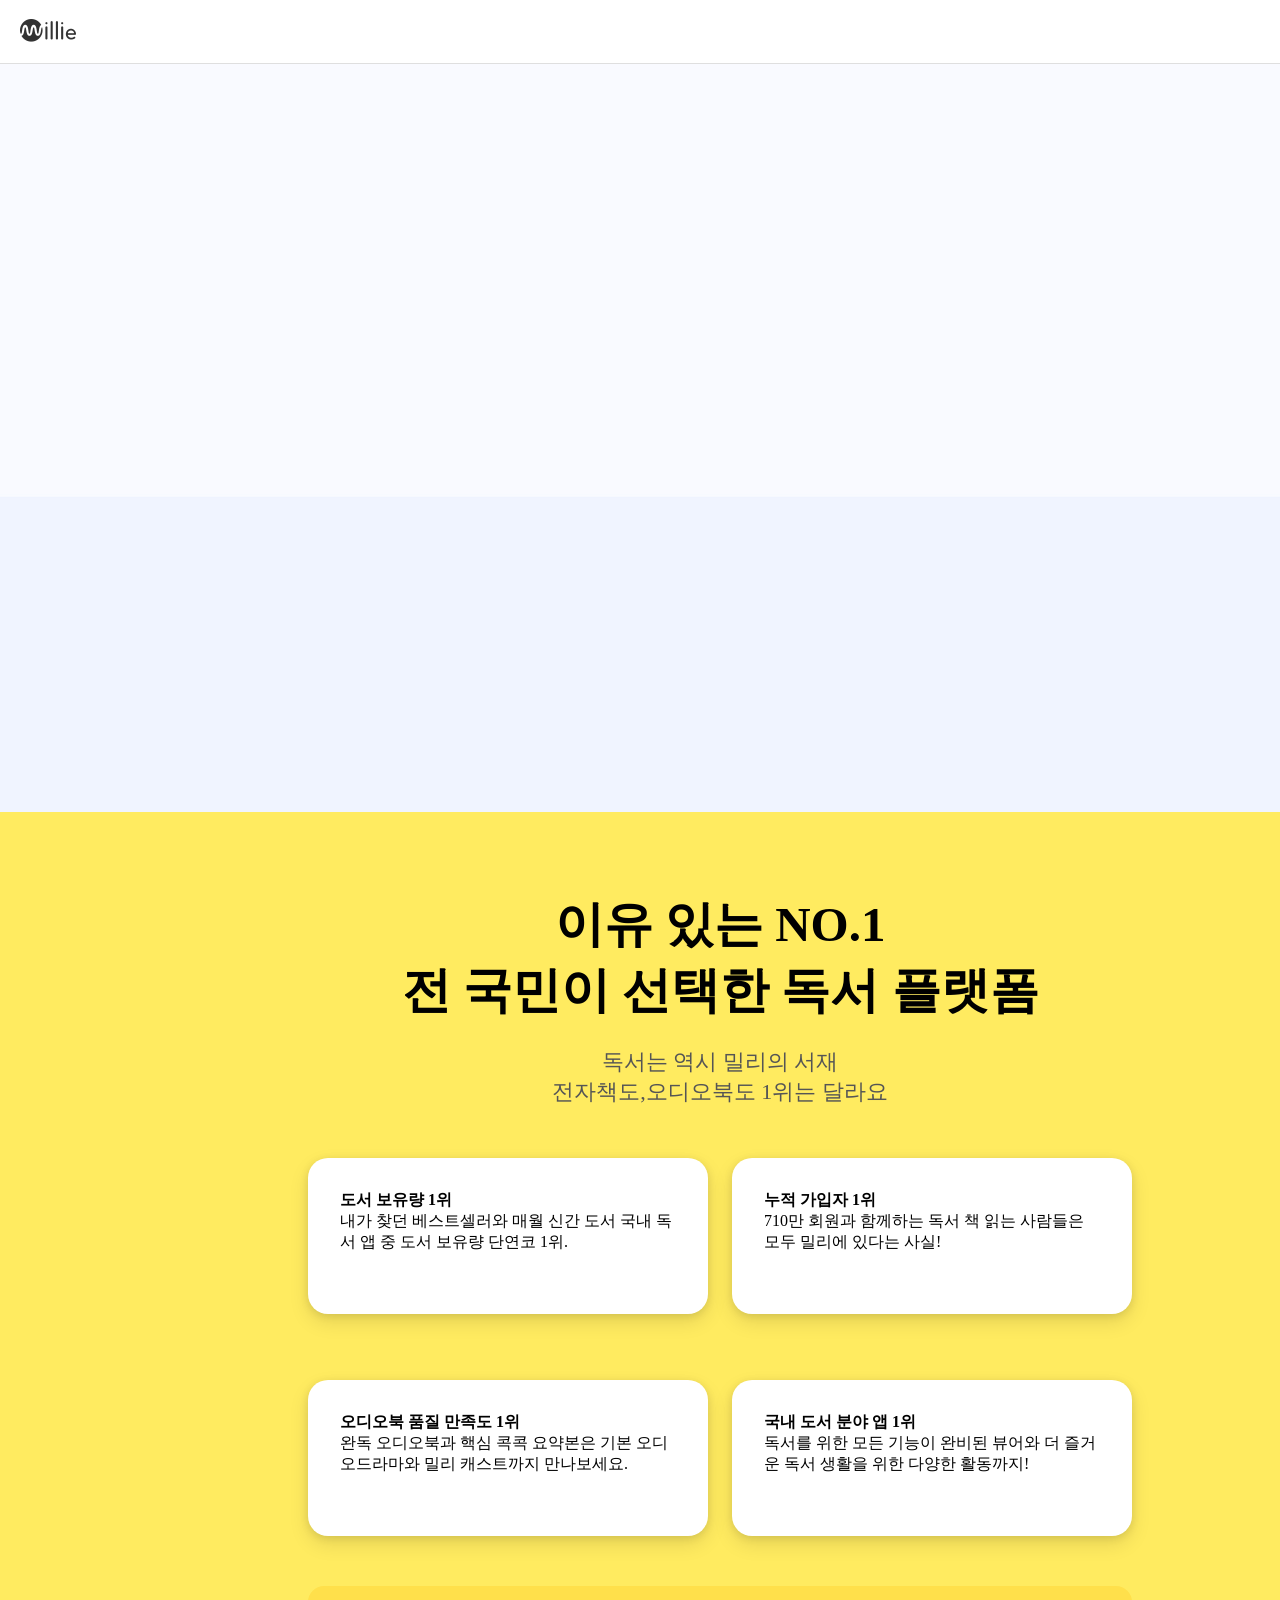
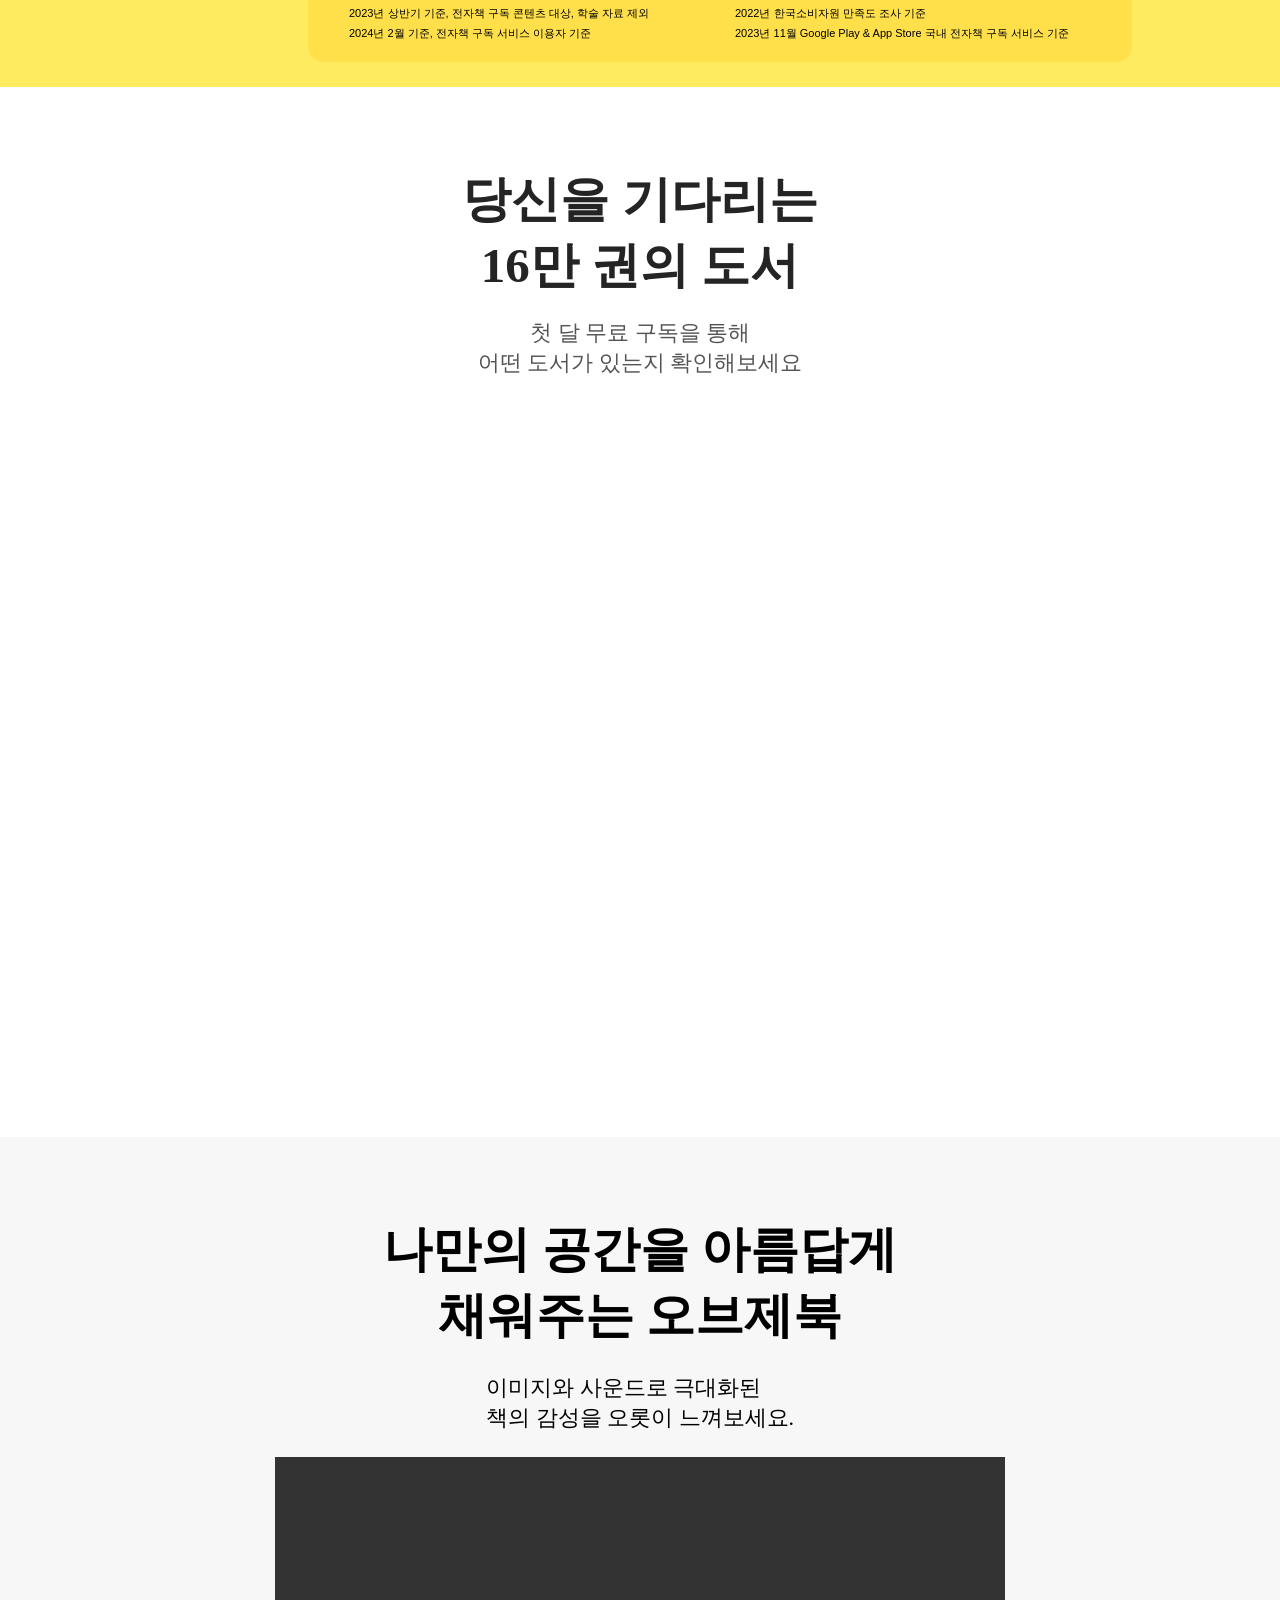
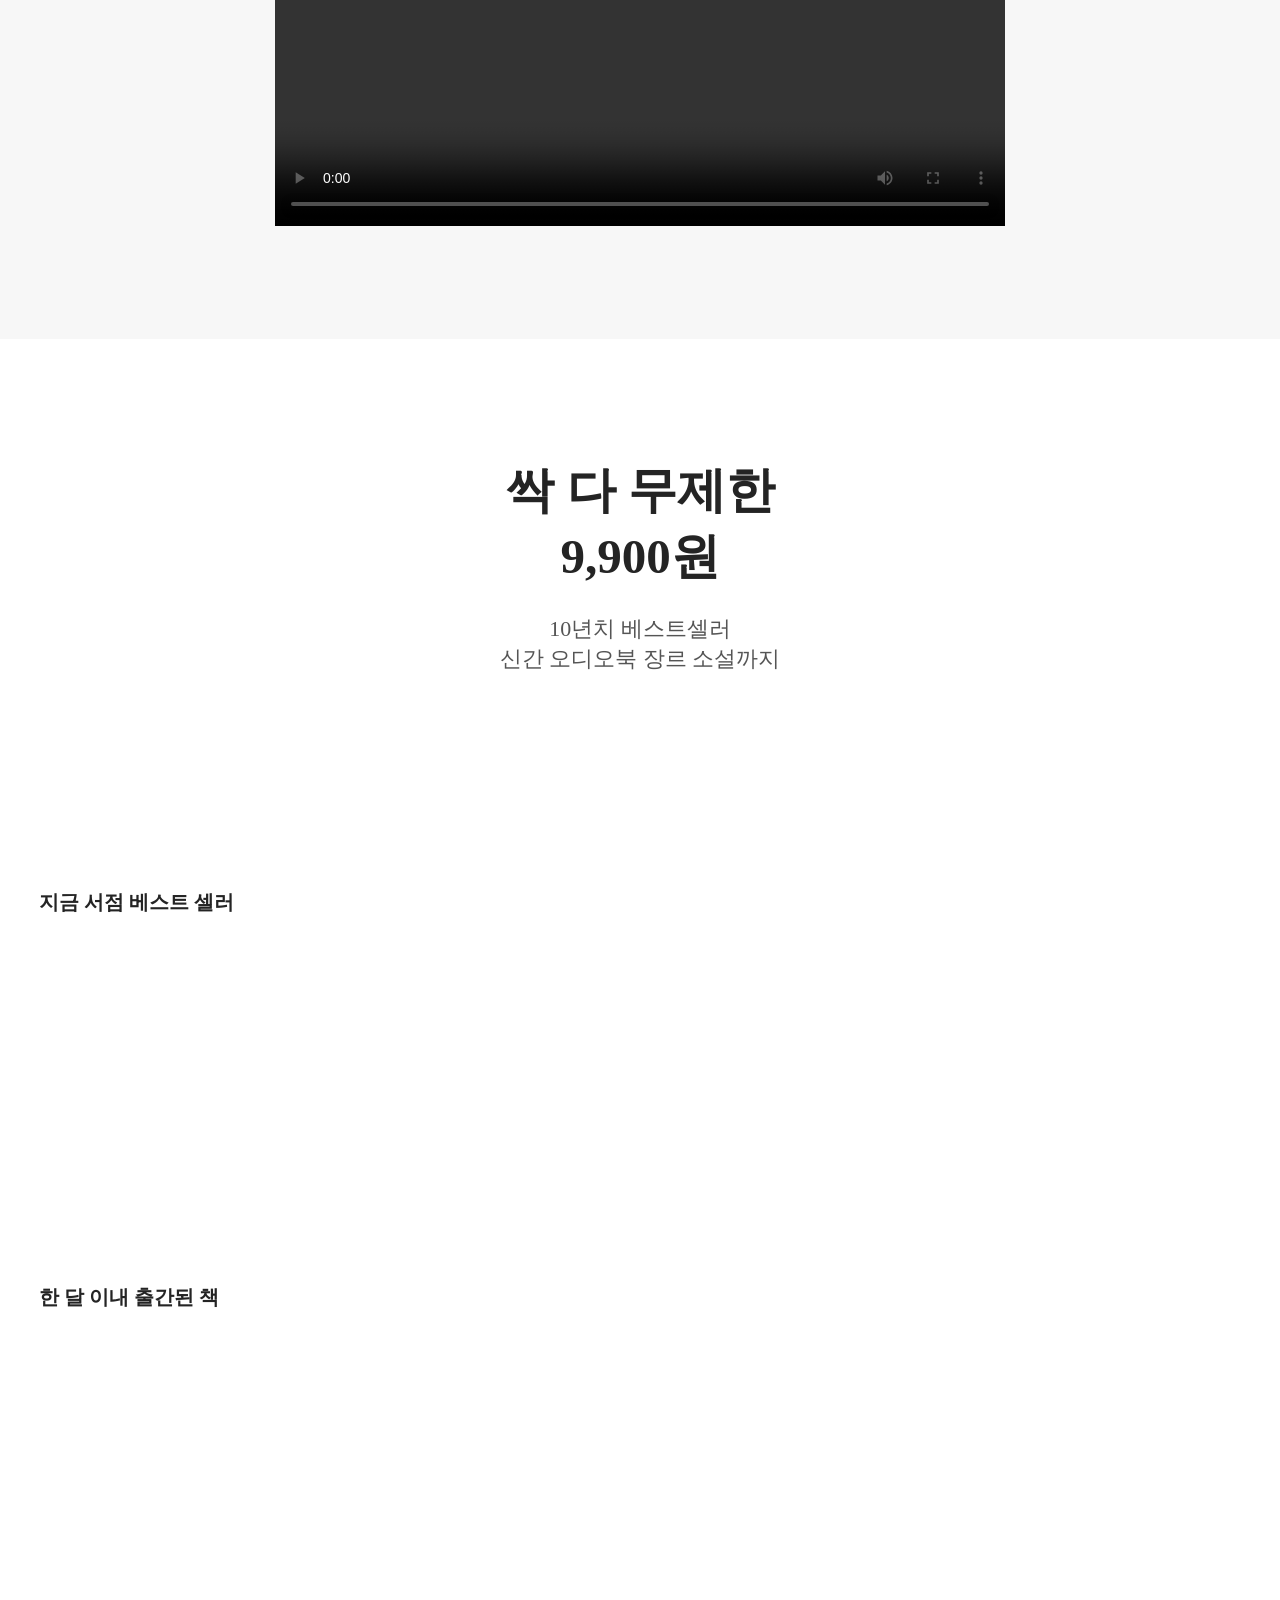
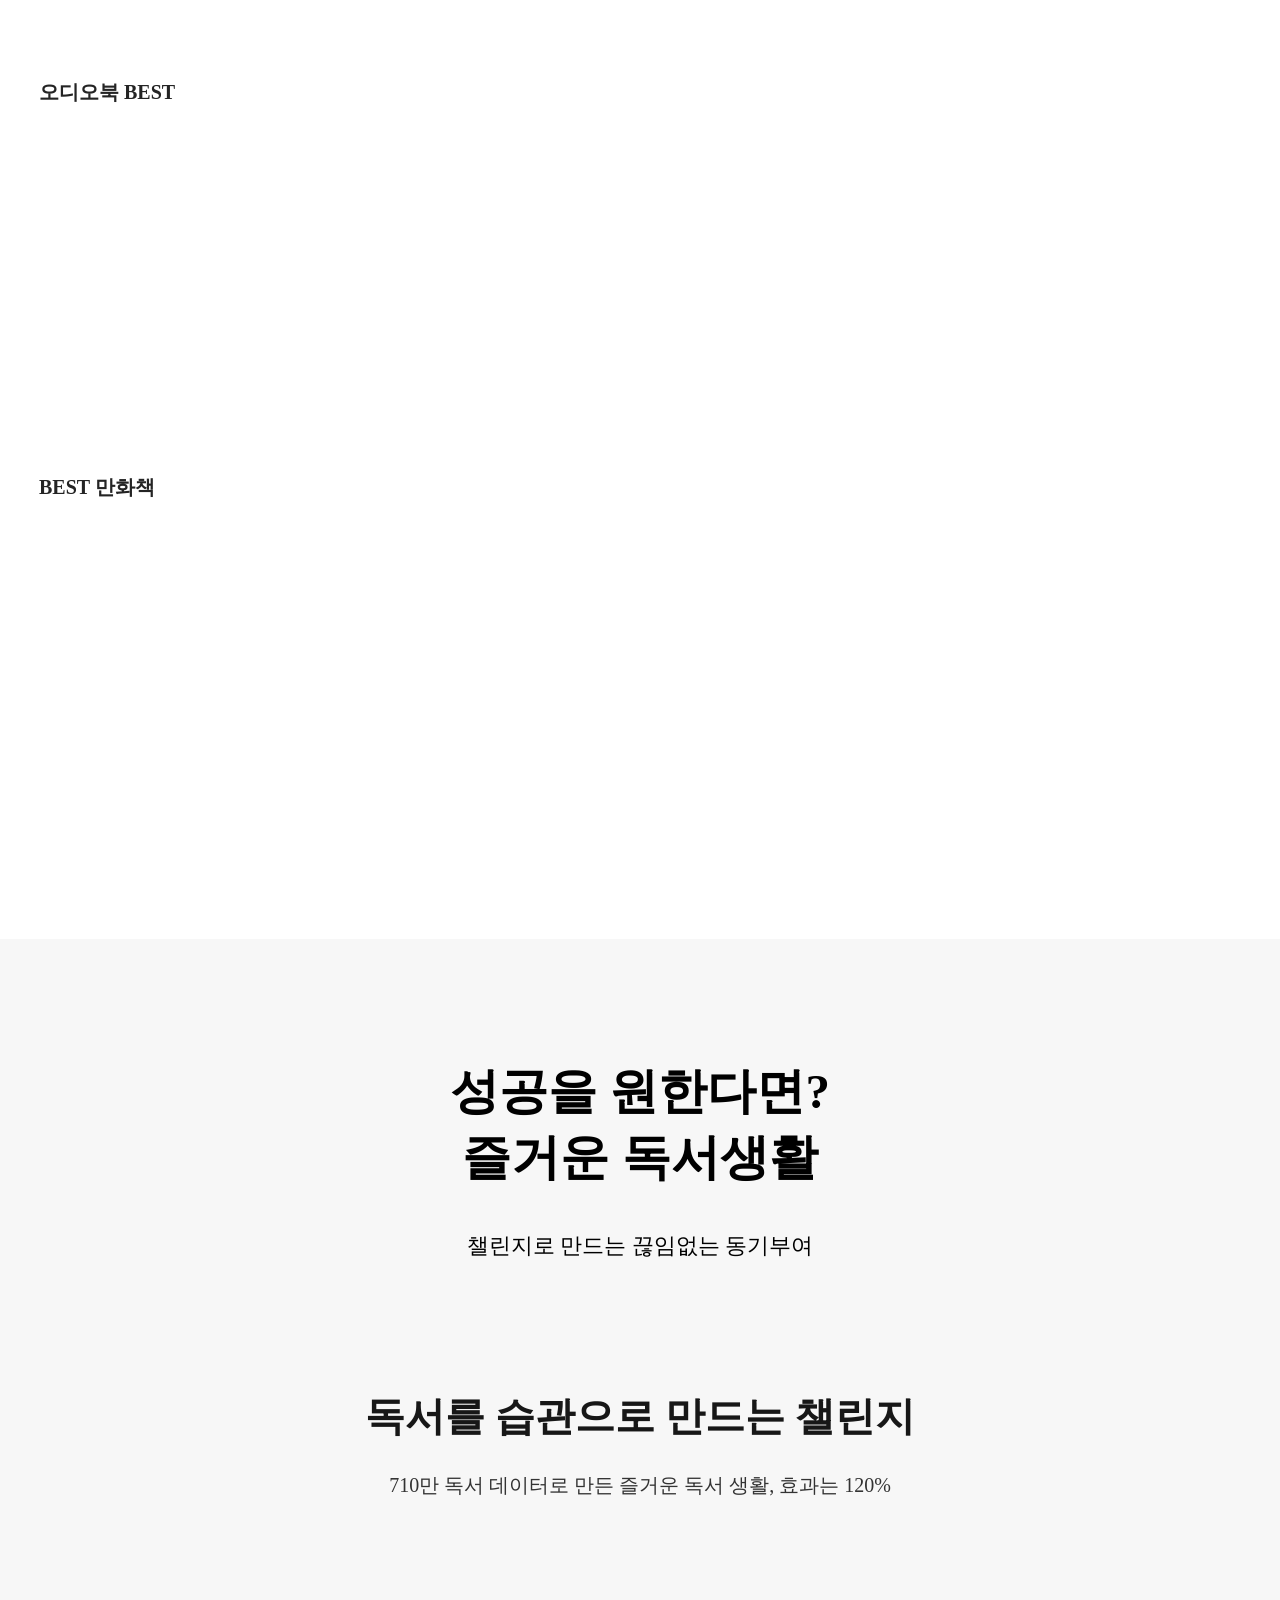
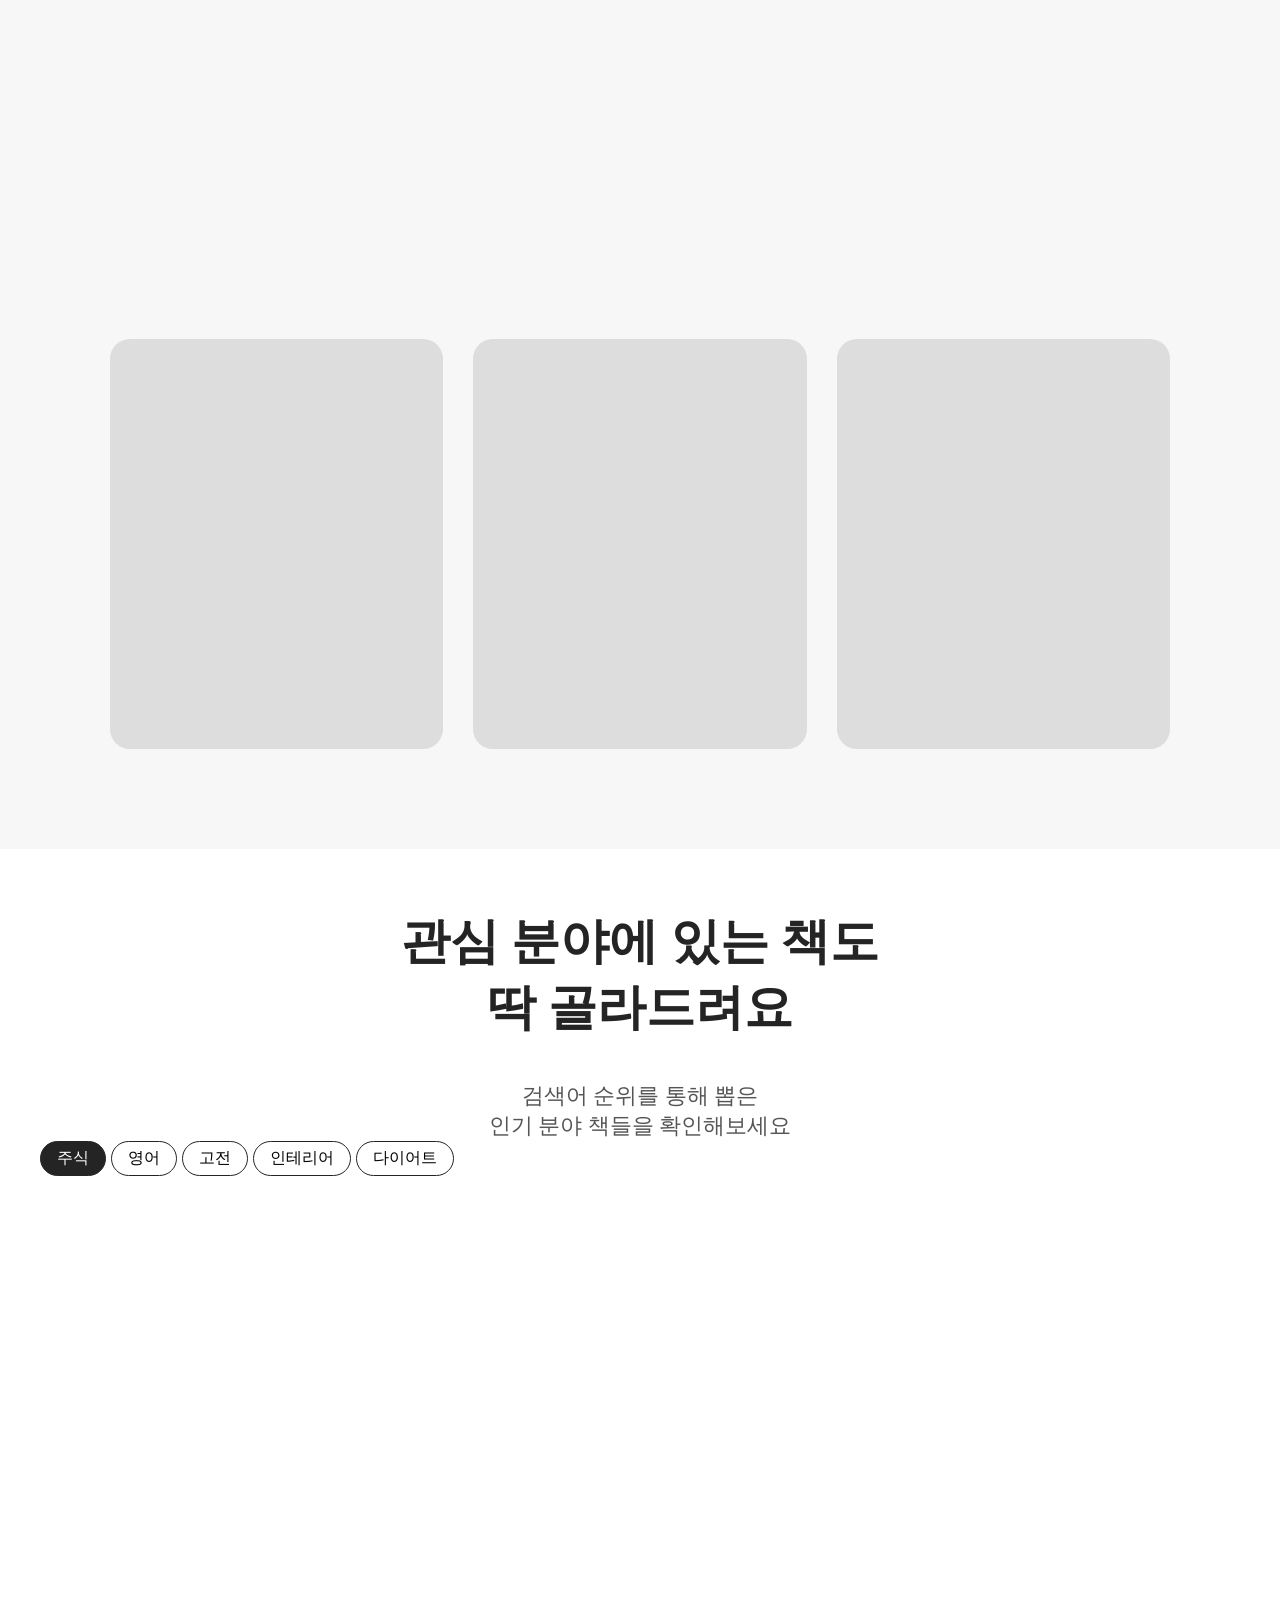
==== millie.html @ f3742460 "0322" ====
<!DOCTYPE html>
<html lang="ko">

<head>
    <meta charset="UTF-8">
    <meta name="viewport" content="width=device-width, initial-scale=1.0">
    <title>Milliebook</title>
</head>
<script src="https://ajax.googleapis.com/ajax/libs/jquery/3.7.1/jquery.min.js"> </script>
<script src="js/slide.js"></script>
<script src="js/api.js"></script>
<script src="js/click.js"></script>
<link rel="stylesheet" href="css/millie.css">

<body>
    <div class="wrap">
        <header>
            <div class="logo"><a href="millie.html"><img src="image/millie-logo.png" alt="밀리의서재로고"></a></div>
            <nav>
                <ul>
                    <li>기업문의</li>
                    <li>회사소개</li>
                    <li>계정관리</li>
                </ul>
            </nav>
            <button class="login">로그인</button>
        </header>
        <section class="section1"
            style="background-image:url(image/main-wrapcolor.jpg);background-position: left bottom;">

            <div class="section1-wrap">
                <div class="text-wrap">
                    <div class="image-wrap"></div>
                </div>
            </div>
        </section>
        <section class="section2">
            <div class="section2-wrap">
                <div class="text-wrap">
                    <h2>이유 있는 NO.1<br>
                        전 국민이 선택한
                        독서 플랫폼</h2>
                    <p class="section2-p">
                        독서는 역시 밀리의 서재<br>
                        전자책도,오디오북도 1위는 달라요
                    </p>
                </div>
                <div class="list-wrap">
                    <ul class="card-list">
                        <li><strong>도서 보유량 1위</strong>
                            <p>내가 찾던 베스트셀러와 매월 신간 도서
                                국내 독서 앱 중 <span>도서 보유량 단연코 1위.</span></p>
                        </li>

                        <li><strong>누적 가입자 1위</strong>
                            <p><span>710만 회원</span>과 함께하는 독서
                                책 읽는 사람들은 모두 밀리에 있다는 사실!</p>
                        </li>

                        <li><strong>오디오북 품질 만족도 1위</strong>
                            <p>완독 오디오북과 핵심 콕콕 요약본은 기본
                                <span>오디오드라마와 밀리 캐스트까지 만나보세요.</span>
                            </p>
                        </li>

                        <li><strong>국내 도서 분야 앱 1위</strong>
                            <p><span>독서를 위한 모든 기능이 완비된 뷰어</span>와
                                더 즐거운 독서 생활을 위한 다양한 활동까지!</p>
                        </li>
                    </ul>
                </div>
                <ul class="quote-list">
                    <li>2023년 상반기 기준, 전자책 구독 콘텐츠 대상, 학술 자료 제외</li>
                    <li>2022년 한국소비자원 만족도 조사 기준</li>
                    <li>2024년 2월 기준, 전자책 구독 서비스 이용자 기준</li>
                    <li>2023년 11월 Google Play & App Store 국내 전자책 구독 서비스 기준</li>
                </ul>
            </div>
        </section>

        <section id="section3">
            <div id="title-box">
                <h2>당신을 기다리는<br>
                    16만 권의 도서</h2>
                <p>첫 달 무료 구독을 통해<br>
                    어떤 도서가 있는지 확인해보세요</p>
            </div>
            <div id="bookimages">
                <div class="book1"></div>
                <div class="book2"></div>
                <div class="book3"></div>
            </div>

        </section>

        <!--책 영상-->
        <div id="bookmovie">
            <h2>나만의 공간을 아름답게<br>
                채워주는 오브제북</h2>
            <p>이미지와 사운드로 극대화된<br>
                책의 감성을 오롯이 느껴보세요.</p>
            <div id="video-box">
                <video src="video/objectbook.mp4" controls></video>
            </div>
        </div>

        <!--베스트 책 페이지-->

        <section id="best_seller">

            <div id="text_box">
                <h2>싹 다 무제한<br>9,900원</h2>
                <p>10년치 베스트셀러<br>신간 오디오북 장르 소설까지</p>
            </div>
            <div id="sellerlist">
                <p class="bestbooks_texts">
                    <strong>지금 서점 베스트 셀러</strong>
                </p>
                <div class="bestbooks_box">
                    <ul>
                        <li></li>
                        <li></li>
                        <li></li>
                        <li></li>
                        <li></li>
                        <li></li>
                        <li></li>
                    </ul>
                </div>
                <p class="bestbooks_texts">
                    <strong>한 달 이내 출간된 책</strong>
                </p>
                <div class="bestbooks_box">
                    <ul>
                        <li></li>
                        <li></li>
                        <li></li>
                        <li></li>
                        <li></li>
                        <li></li>
                        <li></li>
                    </ul>
                </div>
                <p class="bestbooks_texts">
                    <strong>오디오북 BEST</strong>
                </p>
                <div class="bestbooks_box">
                    <ul>
                        <li></li>
                        <li></li>
                        <li></li>
                        <li></li>
                        <li></li>
                        <li></li>
                        <li></li>
                    </ul>
                </div>
                <p class="bestbooks_texts">
                    <strong>BEST 만화책</strong>
                </p>
                <div class="bestbooks_box">
                    <ul>
                        <li></li>
                        <li></li>
                        <li></li>
                        <li></li>
                        <li></li>
                        <li></li>
                        <li></li>
                    </ul>
                </div>
            </div>
        </section>
        <section id="challenge_page">
            <div id="text_box">
                <h2>성공을 원한다면?<br>즐거운 독서생활</h2>
                <p>챌린지로 만드는 끊임없는 동기부여</p>
            </div>
            <div id="img_box">
                <h2>독서를 습관으로 만드는 챌린지</h2>
                <p>710만 독서 데이터로 만든 즐거운 독서 생활, 효과는 120%</p>
            </div>
            <div id="lifestory">
                <ul>
                    <li class="life"></li>
                    <li class="life"></li>
                    <li class="life"></li>
                </ul>
            </div>
        </section>
        <section id="book_check_list">
            <h2>관심 분야에 있는 책도<br>
                딱 골라드려요</h2>
            <p>검색어 순위를 통해 뽑은<br>
                인기 분야 책들을 확인해보세요</p>
            <div class="bestSellerList-wrap">
                <ul class="book-wrapper">
                    <li class="book-item active">주식</li>
                    <li class="book-item">영어</li>
                    <li class="book-item">고전</li>
                    <li class="book-item">인테리어</li>
                    <li class="book-item">다이어트</li>
                </ul>
                <!--주식-->
                <div class="booklist">
                    <ul>
                        <li></li>
                        <li></li>
                        <li></li>
                        <li></li>
                        <li></li>
                        <li></li>
                        <li></li>
                    </ul>
                    <ul>
                        <li></li>
                        <li></li>
                        <li></li>
                        <li></li>
                        <li></li>
                        <li></li>
                        <li></li>
                    </ul>
                    <ul>
                        <li></li>
                        <li></li>
                        <li></li>
                        <li></li>
                        <li></li>
                        <li></li>
                        <li></li>
                    </ul>
                    <ul>
                        <li></li>
                        <li></li>
                        <li></li>
                        <li></li>
                        <li></li>
                        <li></li>
                        <li></li>
                    </ul>
                    <ul>
                        <li></li>
                        <li></li>
                        <li></li>
                        <li></li>
                        <li></li>
                        <li></li>
                        <li></li>
                    </ul>
                </div>

           

            </div>
        </section>

    </div>

</body>

</html>
---- css/millie.css ----
@charset "UTF-8";
/*font*/
/*margin*/
/*padding*/
/*w,h값 */
* {
  margin: 0;
  padding: 0;
  box-sizing: border-box;
}

a {
  color: #333;
  text-decoration: none;
}

ul, ol, li {
  list-style: none;
}

#section3 {
  width: 100%;
  height: 1050px;
  background-color: #fff;
  padding: 80px 0px;
  display: flex;
  flex-direction: column;
  align-items: center;
}
#section3 h2 {
  font-size: 49px;
  color: #242424;
  text-align: center;
}
#section3 p {
  font-size: 22px;
  color: #555;
  text-align: center;
}
#section3 #title-box {
  width: 100%;
  height: 240px;
  display: flex;
  flex-direction: column;
  justify-content: space-between;
  margin-bottom: 60px;
}
#section3 #bookimages {
  width: 100%;
  overflow: hidden;
  height: 700px;
  padding: 40px 0 0 0;
}
#section3 #bookimages .book1 {
  background-image: url(https://d3udu241ivsax2.cloudfront.net/v3/images/brand/slide01.a7cc998bd9e966d0d94956bef997e0c8.png);
  background-size: 3000px;
  width: 100%;
  height: 200px;
  background-repeat: repeat-x;
}
#section3 #bookimages .book2 {
  background-image: url(https://d3udu241ivsax2.cloudfront.net/v3/images/brand/slide02.49dff390b1caebf4be084582e573d26f.png);
  background-size: 3000px;
  width: 100%;
  height: 200px;
  background-repeat: repeat-x;
}
#section3 #bookimages .book3 {
  background-image: url(https://d3udu241ivsax2.cloudfront.net/v3/images/brand/slide03.2246c95c20916dc665da8a84af1cd2ad.png);
  background-size: 3000px;
  width: 100%;
  height: 200px;
  background-repeat: repeat-x;
}

#bookmovie {
  width: 100%;
  height: 802px;
  padding: 80px 0px 120px 0px;
  background-color: #f7f7f7;
  display: flex;
  flex-direction: column;
  justify-content: space-between;
  align-items: center;
}
#bookmovie h2 {
  font-size: 49px;
  margin: 0 0 24px 0;
  text-align: center;
}
#bookmovie p {
  font-size: 22px;
  margin: 0 0 24px 0;
}

#video-box {
  width: 730px;
  height: 410px;
}
#video-box video {
  width: 100%;
  height: 100%;
}

#best_seller {
  width: 100%;
  height: 2200px;
  background-color: #fff;
  display: flex;
  flex-direction: column;
  align-items: center;
  justify-content: space-around;
  text-align: center;
}
#best_seller #text_box h2 {
  font-size: 49px;
  color: #242424;
  margin: 24px;
}
#best_seller #text_box p {
  font-size: 22px;
  color: #555555;
}
#best_seller #sellerlist {
  width: 100%;
  margin: 0 auto;
}
#best_seller .bestbooks_texts {
  margin: 16px 0 0 0;
  padding: 24px 0 0 0;
}
#best_seller .bestbooks_box {
  width: 1250px;
  margin: 0 auto;
}
#best_seller .bestbooks_box ul {
  width: 100%;
  height: 327px;
  display: flex;
  justify-content: space-between;
}
#best_seller .bestbooks_box ul li {
  width: 13.2%;
  padding: 16px 10px 0px 7px;
}
#best_seller .bestbooks_box ul li h6 {
  font-size: 14px;
  color: #6f6f6f;
  margin-top: 3px;
}
#best_seller .bestbooks_box ul li h3 {
  font-size: 16px;
  color: #000000;
  margin-top: 3px;
}
#best_seller .bestbooks_texts {
  width: 1250px;
  margin: 0 auto;
}
#best_seller .bestbooks_texts strong {
  text-align: left;
  display: block;
  font-weight: 700;
  font-size: 20px;
  line-height: 28px;
  color: #242424;
  margin-bottom: 16px;
  padding: 0 24px;
}

#challenge_page {
  width: 100%;
  height: 1510px;
  background-color: #f7f7f7;
  padding: 80px 0 0 0;
}
#challenge_page #text_box {
  text-align: center;
}
#challenge_page #text_box h2 {
  font-size: 49px;
  margin: 40px 0 0 0;
}
#challenge_page #text_box p {
  font-size: 22px;
  margin: 40px 0 0 0;
}
#challenge_page #img_box {
  width: 1060px;
  height: 568px;
  margin: 80px auto 0;
  position: relative;
  background-image: url(https://d3udu241ivsax2.cloudfront.net/v3/images/brand/happy-challenge-pc.34738f2944d2b2cd84858fce215266a8.png);
  background-size: cover;
  background-position: center;
}
#challenge_page #img_box h2 {
  font-size: 40px;
  color: #171717;
  text-align: center;
  padding: 48px 0 0;
}
#challenge_page #img_box p {
  font-size: 20px;
  color: #333;
  text-align: center;
  padding: 28px 0 0;
}
#challenge_page #lifestory {
  width: 1090px;
  height: 450px;
  margin: 30px auto;
}
#challenge_page #lifestory ul {
  display: flex;
}
#challenge_page #lifestory li:nth-of-type(1) {
  background-image: url(https://d3udu241ivsax2.cloudfront.net/v3/images/brand/happy-card-01.75ec0e4644c3c35f9af57652e06b9880.png);
}
#challenge_page #lifestory li:nth-of-type(2) {
  background-image: url(https://d3udu241ivsax2.cloudfront.net/v3/images/brand/happy-card-02.d47788bc6872d17192cb2314ec4a8bc7.png);
}
#challenge_page #lifestory li:nth-of-type(3) {
  background-image: url(https://d3udu241ivsax2.cloudfront.net/v3/images/brand/happy-card-03.112f8e5fa530d0cb59373fac76020a8d.png);
}
#challenge_page #lifestory li {
  width: 33%;
  height: 410px;
  border-radius: 20px;
  margin: 0 15px;
  background-color: #ddd;
  background-position: center;
  background-size: cover;
}

#book_check_list {
  width: 100%;
  height: 710px;
  background-color: #fff;
}
#book_check_list h2 {
  font-size: 49px;
  color: #242424;
  text-align: center;
  margin: 60px 0 0 0;
}
#book_check_list p {
  font-size: 22px;
  color: #555555;
  text-align: center;
  margin: 40px 0 0 0;
}
#book_check_list .bestSellerList-wrap {
  width: 1200px;
  height: 327px;
  margin: 0 auto;
  position: relative;
}
#book_check_list .bestSellerList-wrap .book-wrapper {
  display: inline-flex;
  flex-wrap: nowrap;
  padding-right: 24px;
  margin-bottom: 4px;
  justify-content: space-between;
}
#book_check_list .bestSellerList-wrap .book-wrapper li {
  cursor: pointer;
  padding: 6px 16px;
  display: block;
  border: 1px solid #242424;
  border-radius: 100px;
  margin-right: 5px;
}
#book_check_list .bestSellerList-wrap .book-wrapper li.active {
  background-color: #242424;
  color: white;
}
#book_check_list .booklist {
  width: 1200px;
  margin: 0 auto;
  position: relative;
  height: calc(100% - 50px);
}
#book_check_list .booklist ul {
  width: 100%;
  height: 100%;
  display: flex;
  justify-content: space-between;
  position: absolute;
  left: 0;
  bottom: 0;
}
#book_check_list .booklist ul li {
  width: 13.2%;
  padding: 16px 10px 0px 7px;
}
#book_check_list .booklist ul li h6 {
  font-size: 14px;
  color: #6f6f6f;
  margin-top: 3px;
}
#book_check_list .booklist ul li h3 {
  font-size: 16px;
  color: #000000;
  margin-top: 3px;
}
#book_check_list .booklist ul:not(:first-of-type) {
  display: none;
}

header {
  width: 1903px;
  height: 64px;
  display: flex;
  justify-content: space-between;
  align-items: center;
  border-bottom: 0.5px solid #dfdfdf;
  padding: 0 20px 0 0;
}
header nav {
  display: flex;
  width: 100%;
  justify-content: flex-end;
  margin: 0 50px 0 0;
}
header ul {
  display: flex;
  justify-items: space-evenly;
  width: 338px;
  height: 25px;
  justify-content: space-evenly;
  padding: 0px 24px;
}
header ul li {
  font-style: normal;
  font-weight: normal;
  font-size: 18px;
  font-family: sans-serif;
  color: #333;
}
header button {
  cursor: pointer;
  background: #333;
  border-radius: 100px;
  padding: 5px 15px;
  font-size: 12px;
  line-height: 18px;
  letter-spacing: -0.6px;
  color: #fff;
  text-align: center;
  width: 93px;
  height: 31px;
  font-style: normal;
  font-weight: normal;
  font-size: 12px;
  font-family: sans-serif;
}

.section1 {
  width: 1903px;
  height: 748px;
  padding: 64px 0 0 0;
}
.section1 .section1-wrap {
  z-index: 100;
  margin: 0 auto;
  width: 1200px;
  height: 750px;
  background: transparent;
  background-size: 765px;
  background-repeat: no-repeat;
  background-position: 96% -30%;
  position: relative;
  background-image: url(https://d3udu241ivsax2.cloudfront.net/v3/images/brand/main-bg.0c2e95bfd550759a46367d3abb3d05df.png);
  display: block;
}
.section1 .section1-wrap .text-wrap {
  margin: 80px 0 0 0;
  background: transparent;
  background-size: 346px;
  background-repeat: no-repeat;
  width: 1104px;
  height: 223px;
  background-image: url(https://d3udu241ivsax2.cloudfront.net/v3/images/brand/slogan.4c47e7658eb4f468e43253b57f8466b5.png);
}
.section1 .section1-wrap .image-wrap {
  position: absolute;
  bottom: 215px;
  background: transparent;
  background-size: 178px;
  background-repeat: no-repeat;
  width: 1104px;
  height: 47px;
  background-image: url(https://d3udu241ivsax2.cloudfront.net/v3/images/brand/millielibrary.e908db2a7501cfb173f997fcc3314c2a.png);
}

.logo {
  padding: 0 0 0 20px;
}
.logo img {
  width: 56px;
  height: 24px;
}

.section2 {
  width: 100%;
  height: 875px;
  background-color: #FFEB60;
}
.section2 .section2-wrap {
  margin: 0 auto;
  width: 1440px;
  height: 920px;
  display: flex;
  flex-direction: column;
  justify-content: space-between;
  align-items: center;
  padding: 80px 0 70px;
}
.section2 .text-wrap {
  width: 1440px;
  height: auto;
}
.section2 .text-wrap h2 {
  text-align: center;
  font-size: 49px;
}
.section2 .text-wrap .section2-p {
  padding-top: 23px;
  width: 100%;
  height: auto;
  color: #242424;
  text-align: center;
  font-size: 22px;
  color: #555555;
}
.section2 .list-wrap {
  width: 824px;
  height: 444px;
  display: flex;
}
.section2 .list-wrap .card-list {
  display: flex;
  flex-wrap: wrap;
  justify-content: space-between;
  align-items: center;
}
.section2 .list-wrap .card-list li {
  width: 400px;
  height: 156px;
  border-radius: 20px;
  background-color: white;
  padding: 32px;
  box-shadow: 0 2px 8px 0 rgba(0, 0, 0, 0.1), 0 8px 20px 0 rgba(0, 0, 0, 0.1);
}
.section2 .quote-list {
  display: flex;
  font-style: normal;
  font-weight: normal;
  font-size: 11px;
  font-family: sans-serif;
  flex-wrap: wrap;
  padding: 20px 26px 16px;
  width: 824px;
  height: 76px;
  border-radius: 16px;
  background-color: #ffe04b;
}
.section2 .quote-list li {
  padding-left: 15px;
  width: 50%;
}
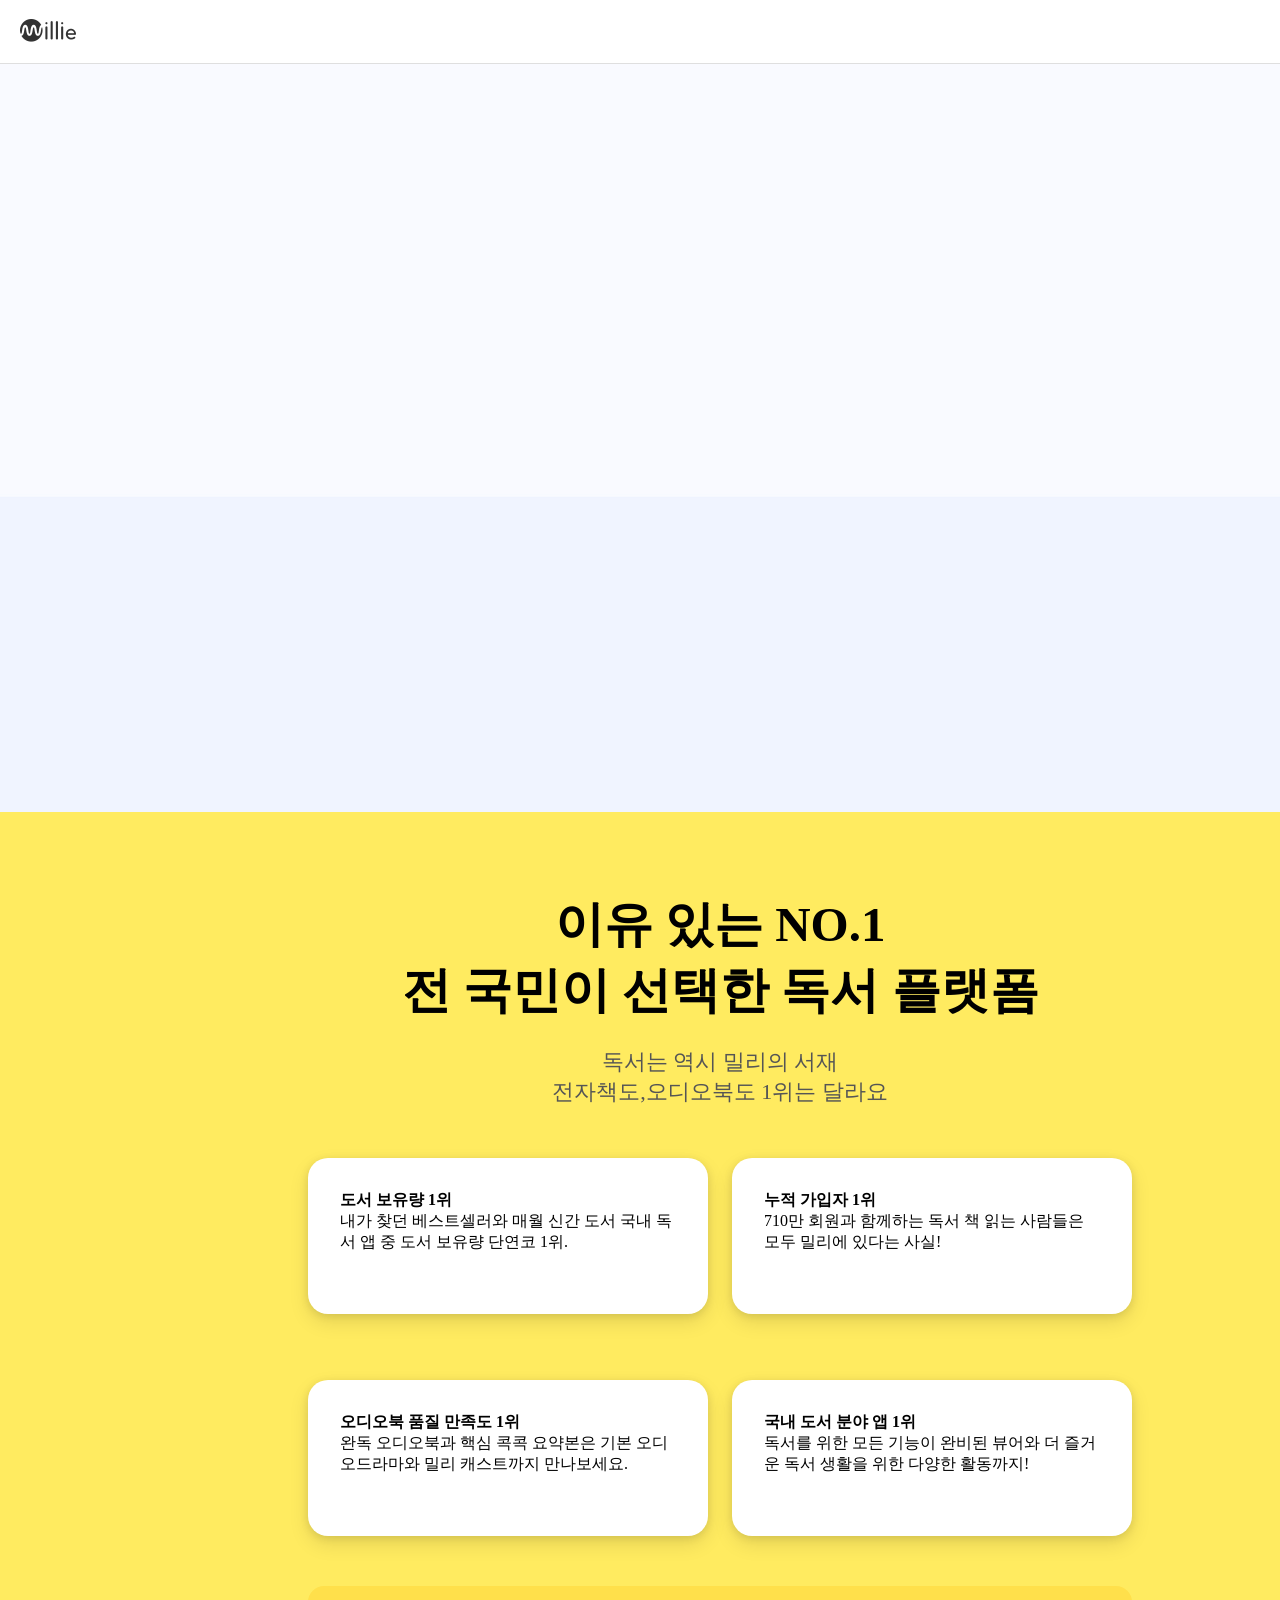
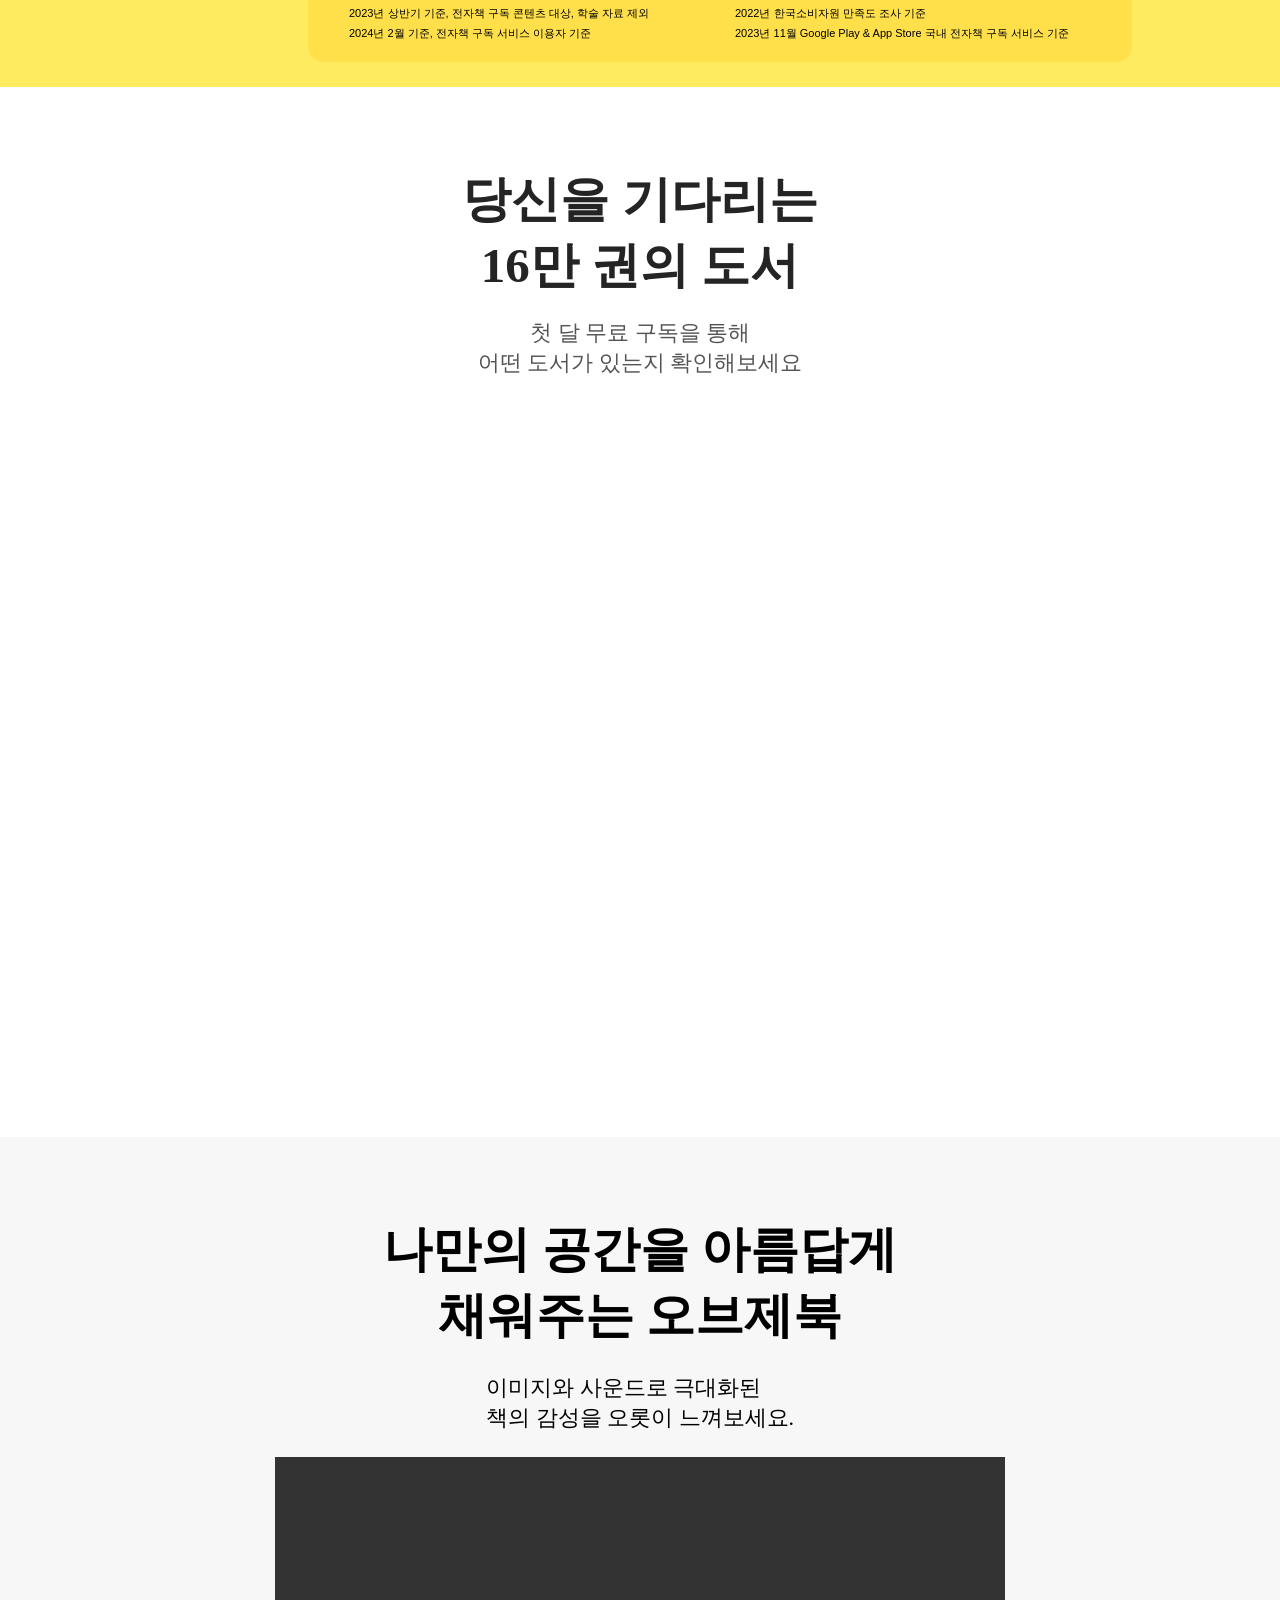
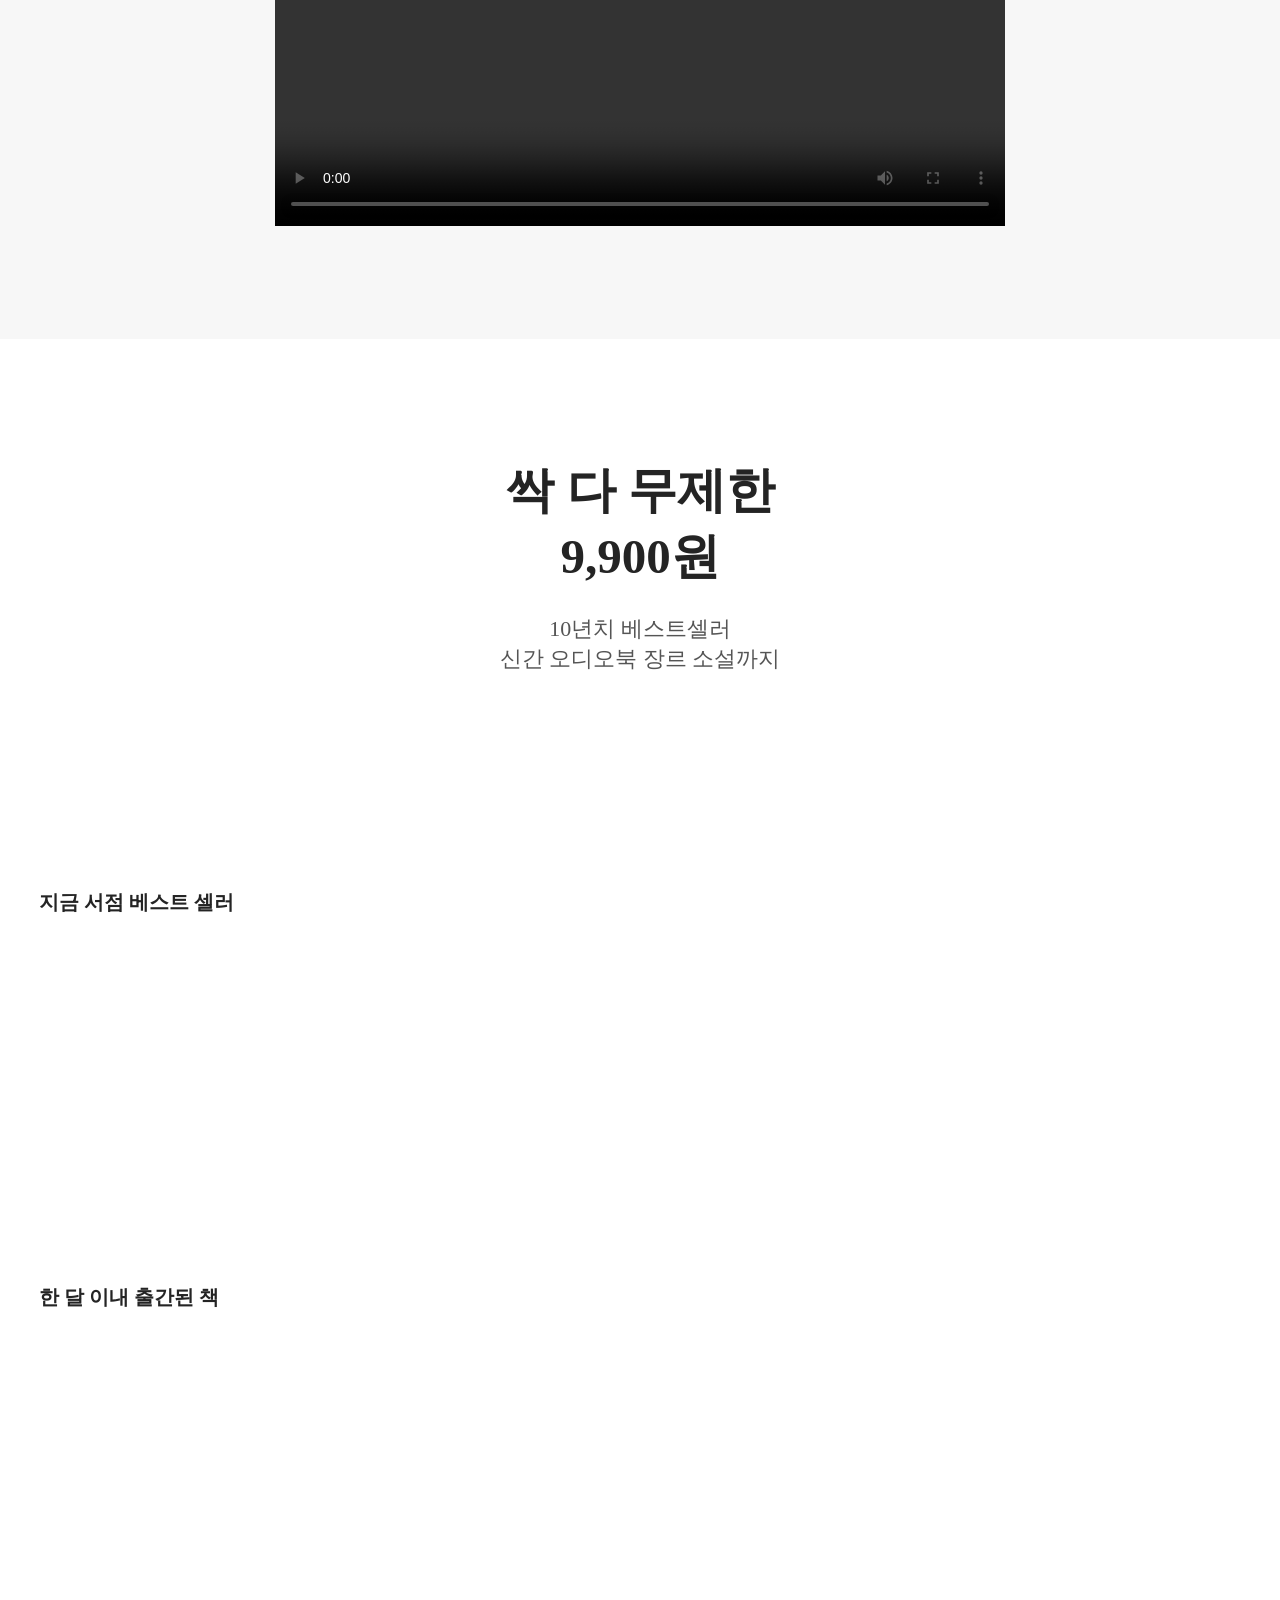
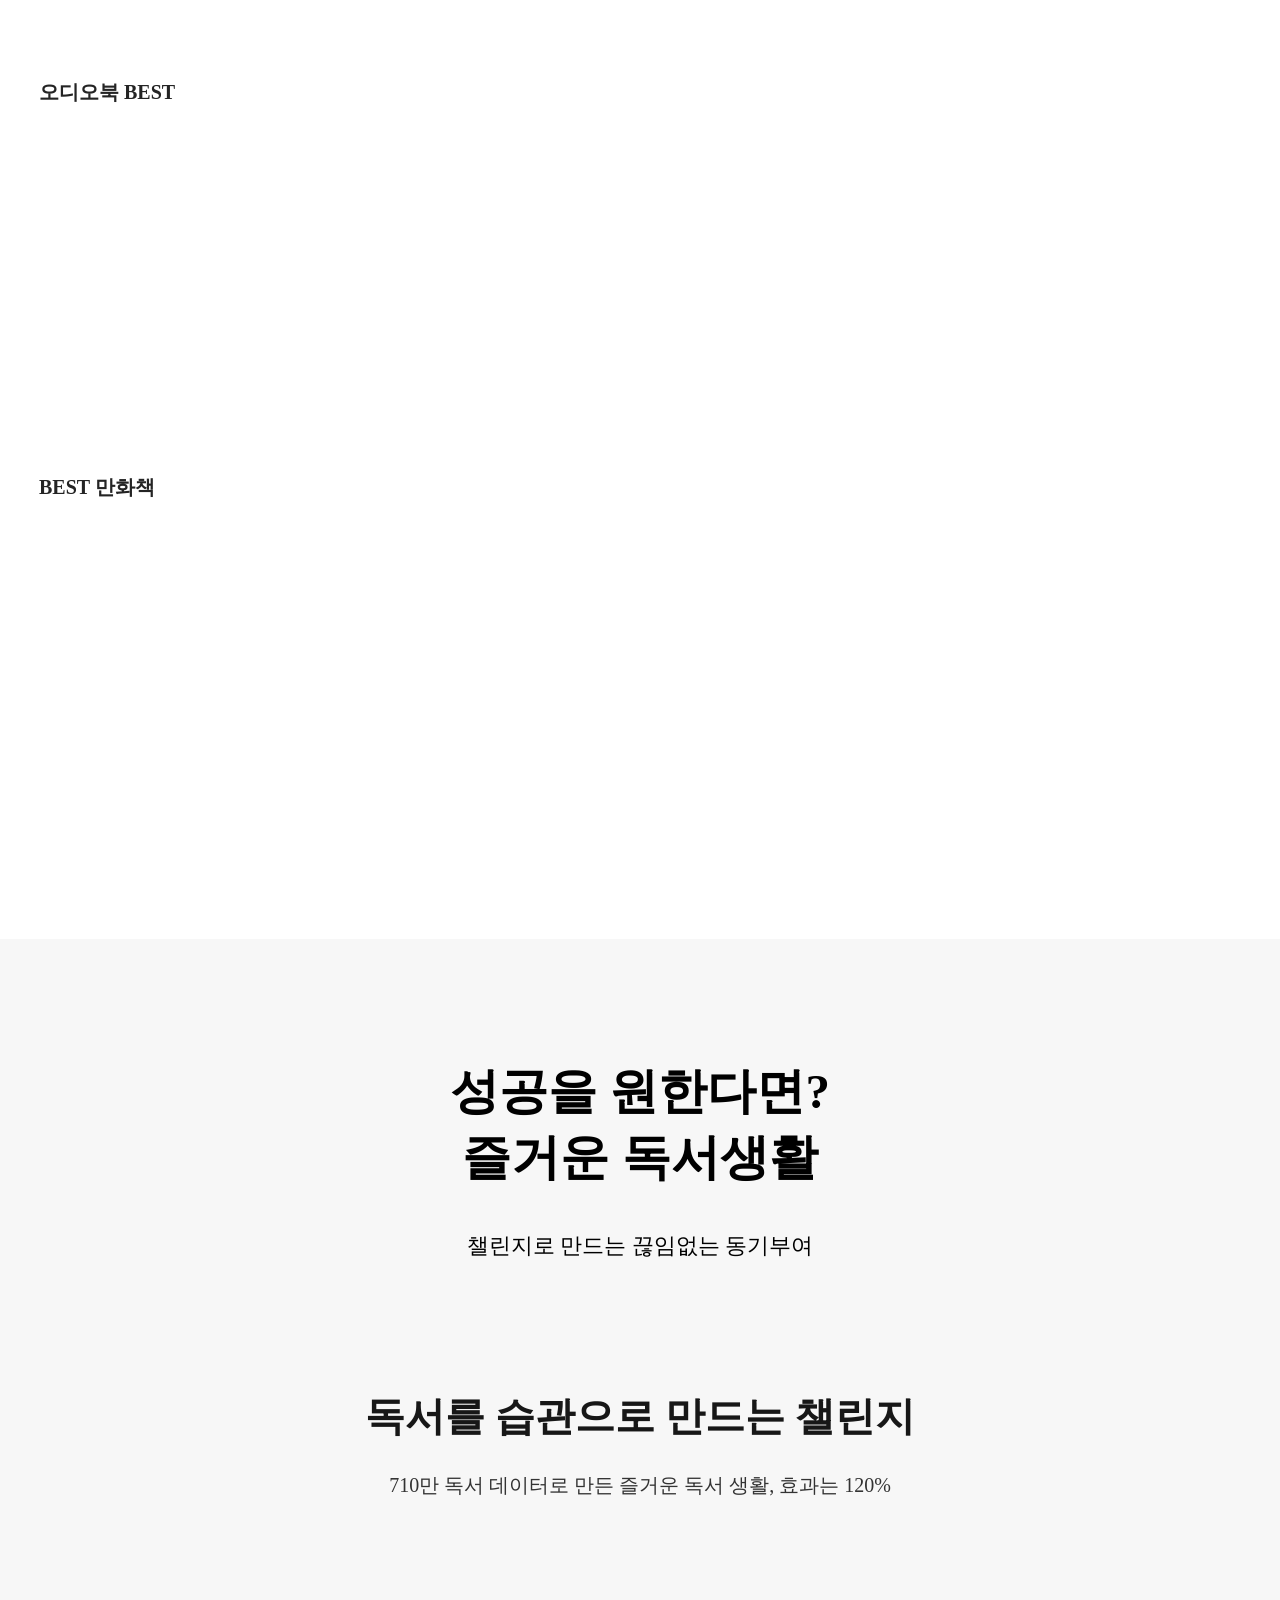
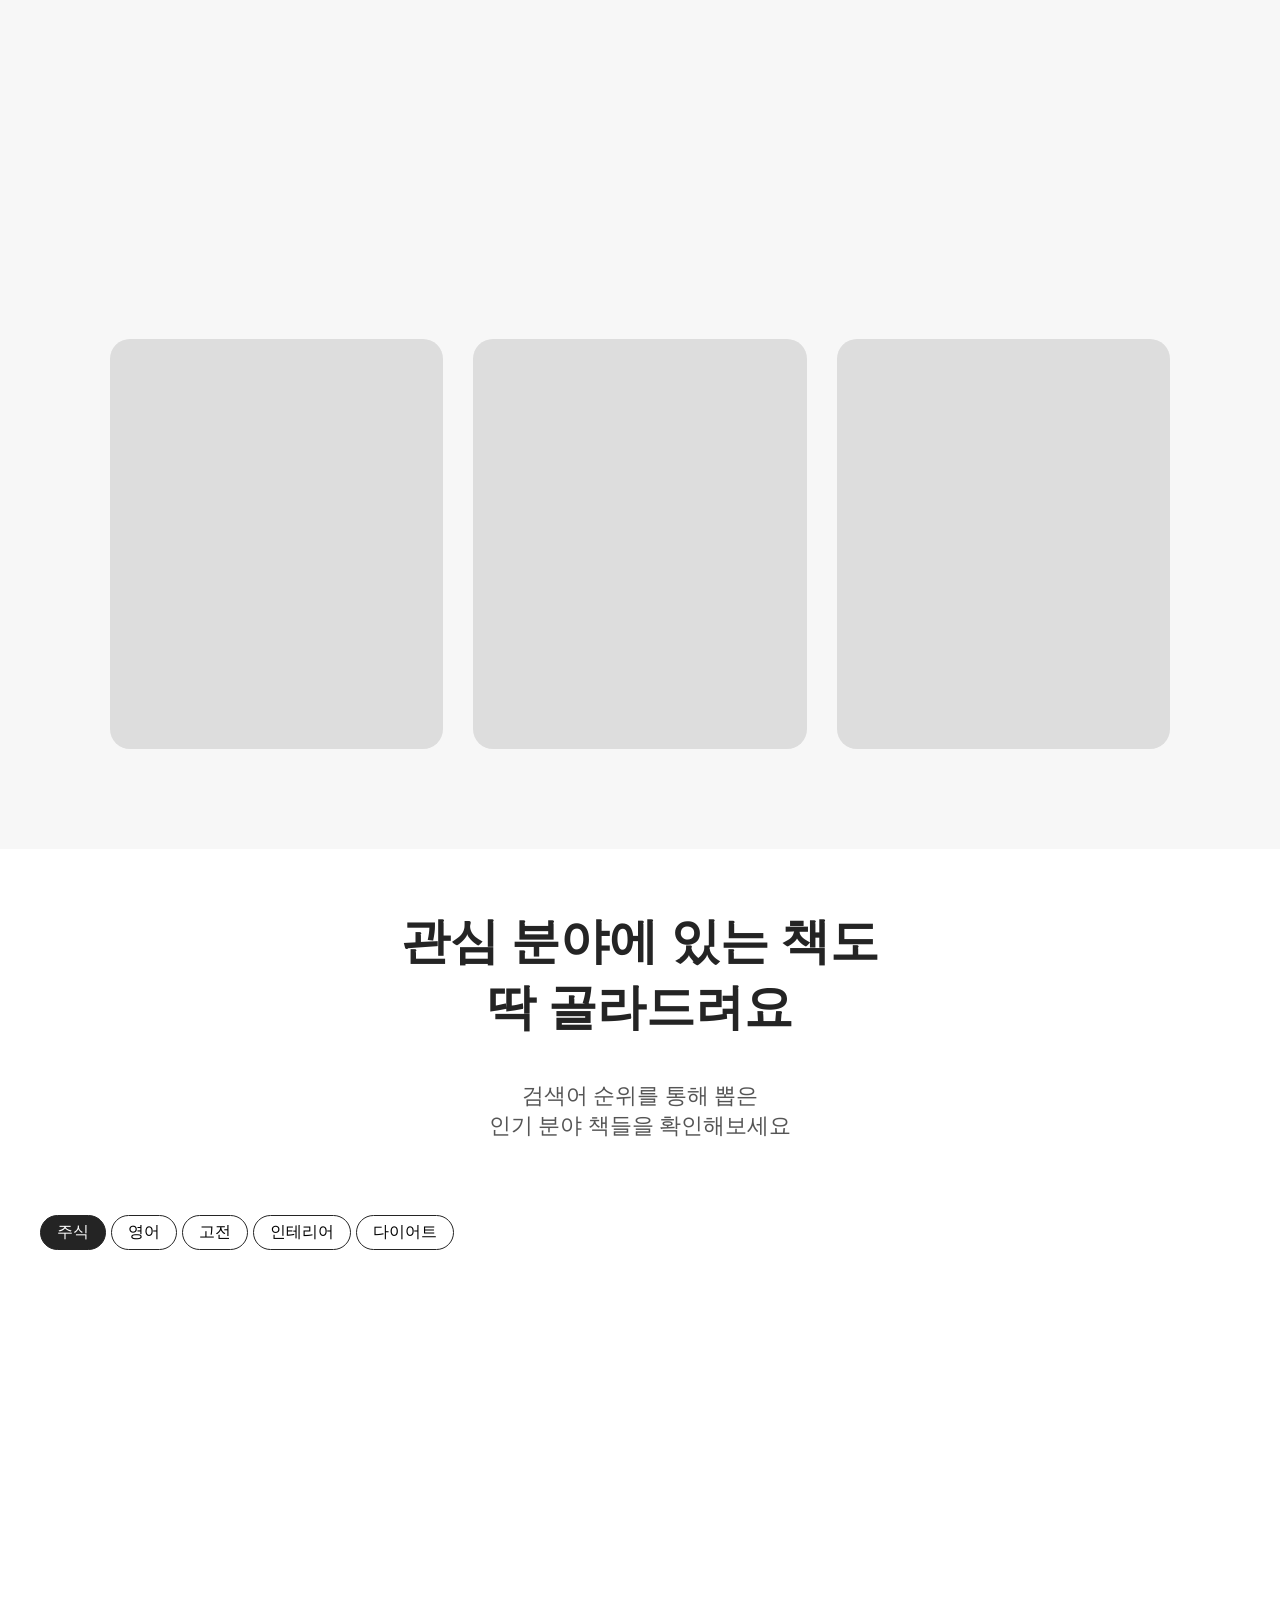
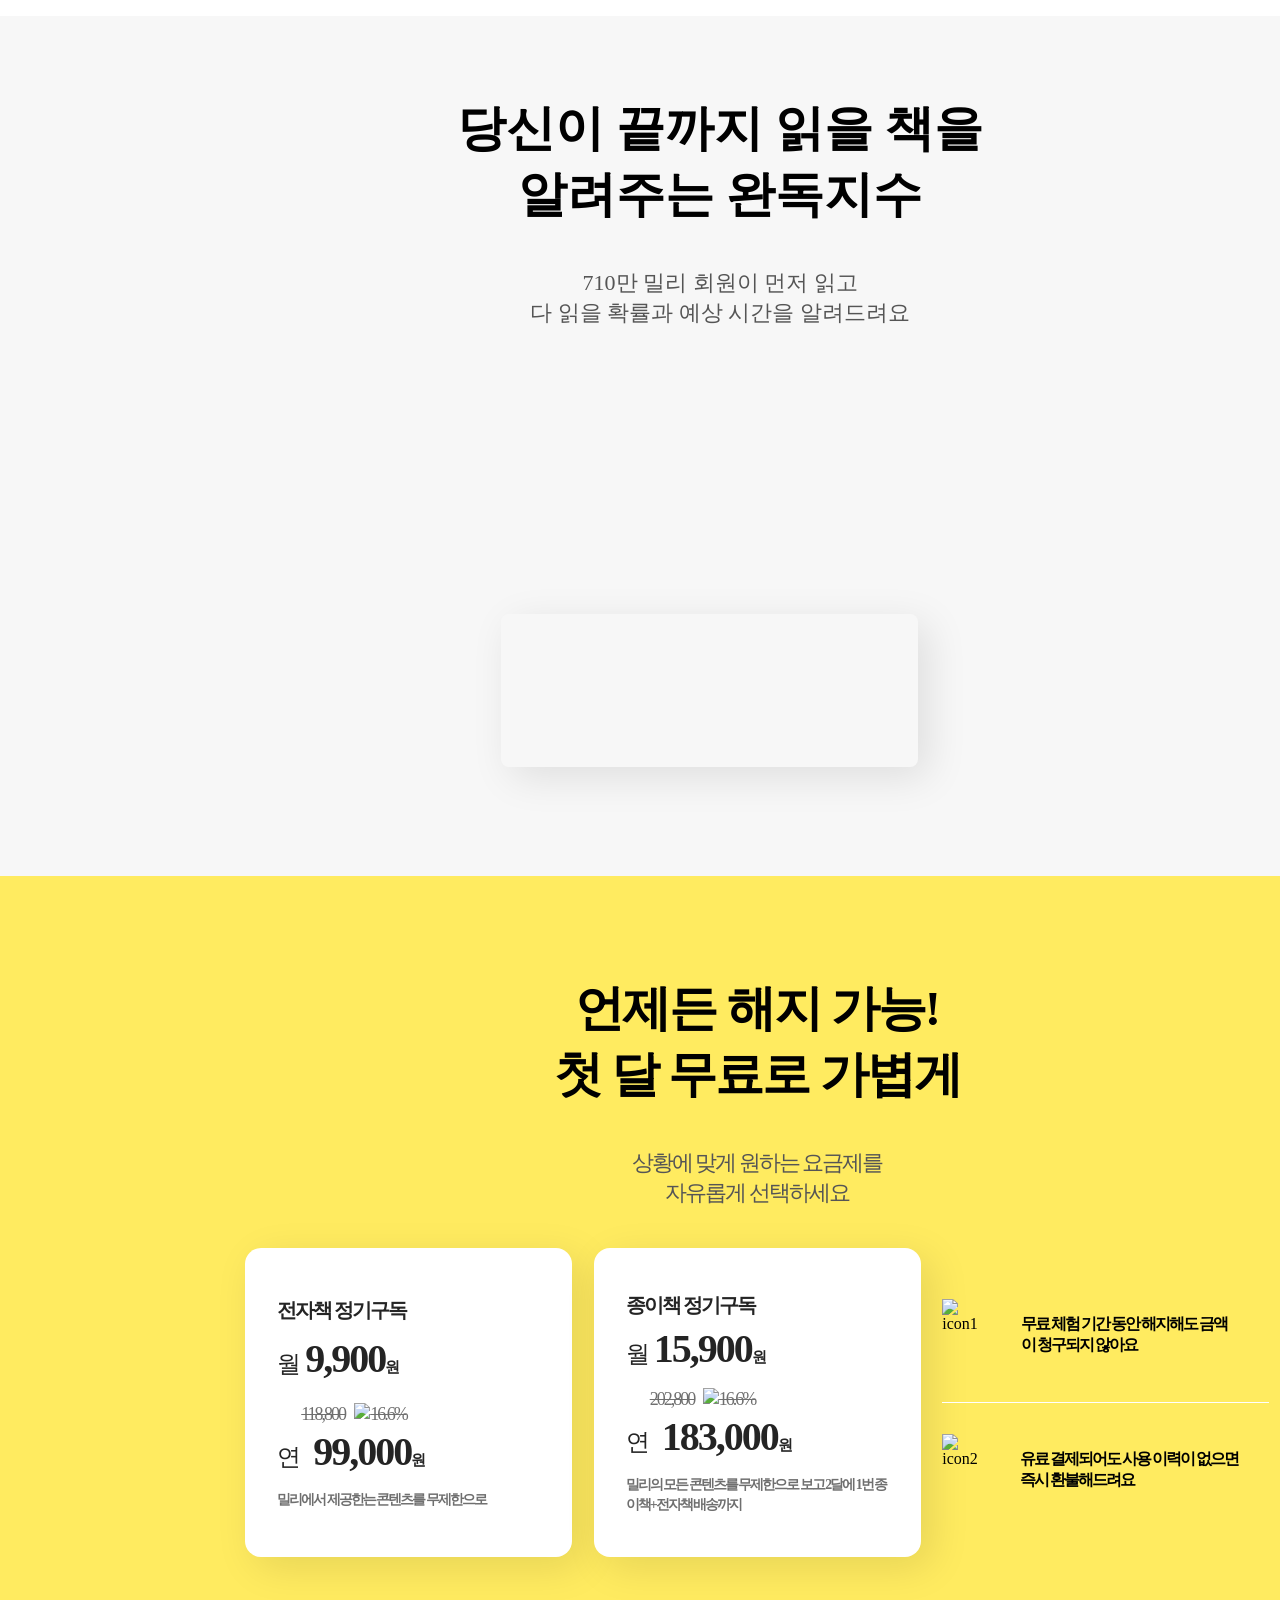
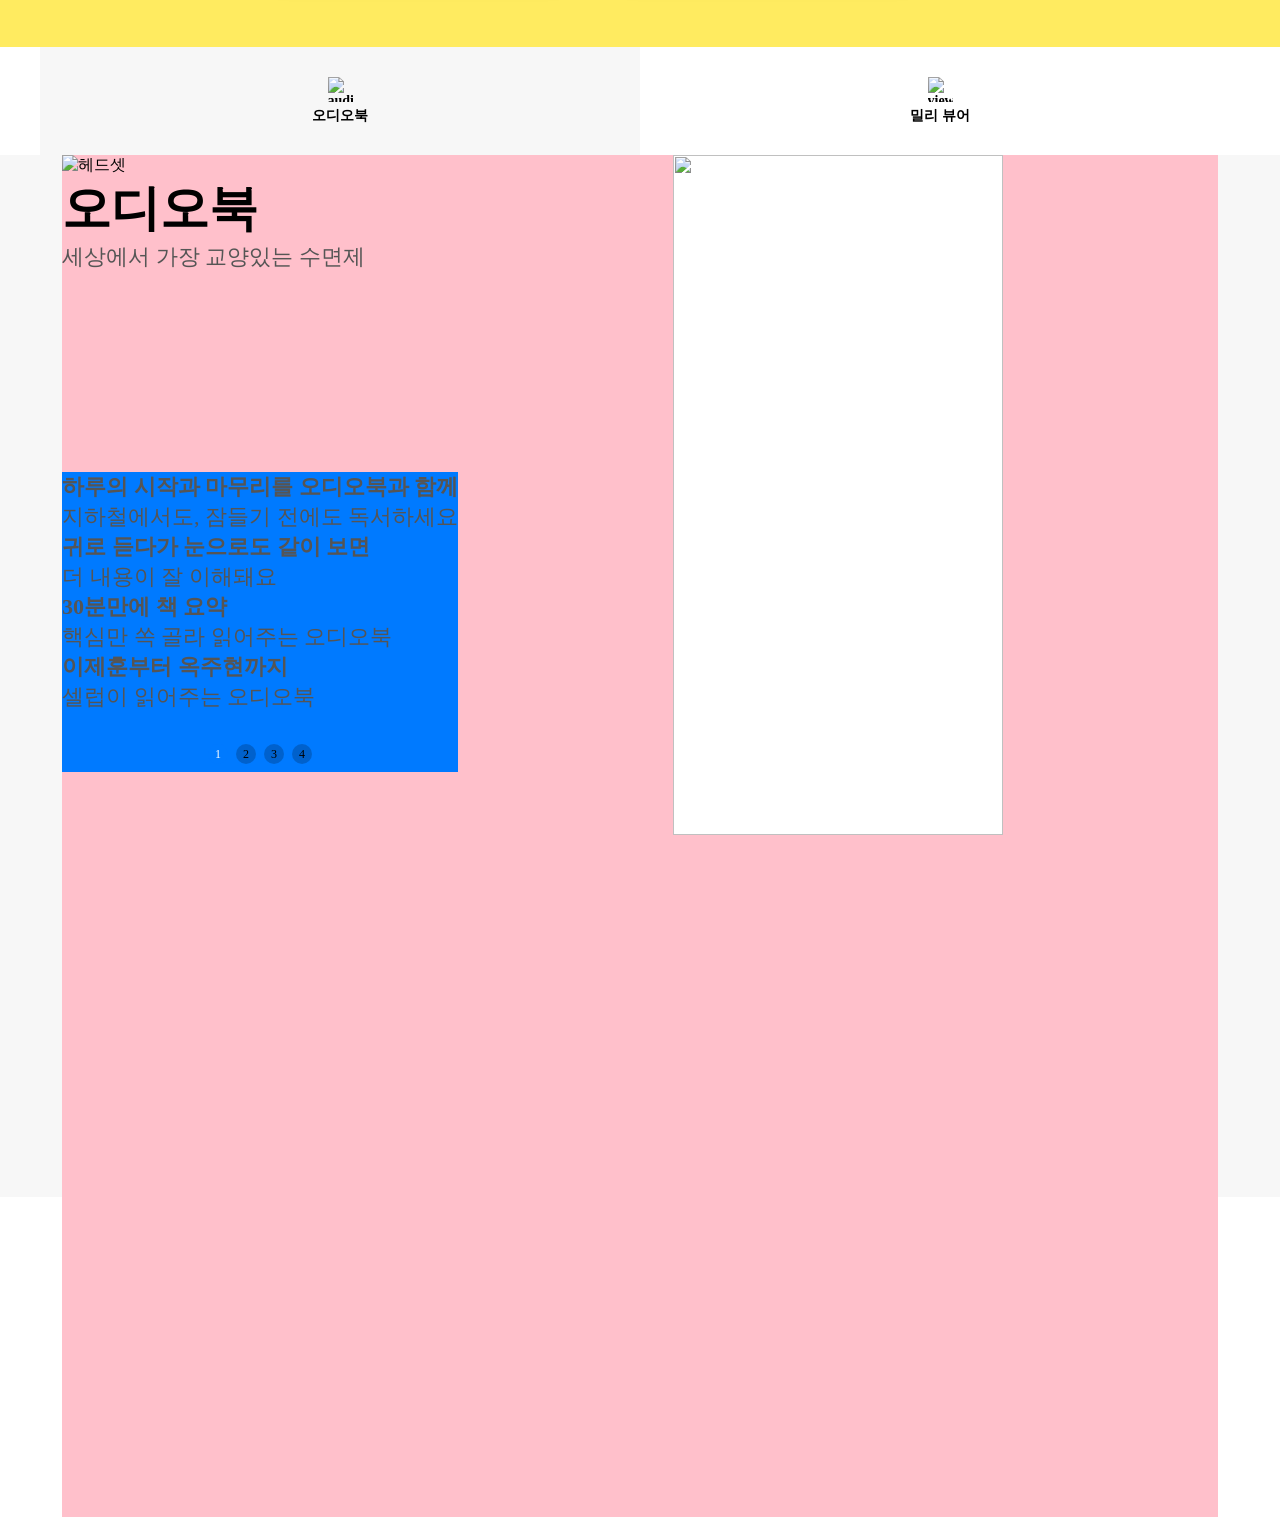
==== commit f0cfcde6: "0322" ====
--- a/millie.html
+++ b/millie.html
@@ -7,9 +7,13 @@
     <title>Milliebook</title>
 </head>
 <script src="https://ajax.googleapis.com/ajax/libs/jquery/3.7.1/jquery.min.js"> </script>
+<script src="https://cdn.jsdelivr.net/npm/swiper@11/swiper-bundle.min.js"></script>
+<script src="js/swiper.js"></script>
 <script src="js/slide.js"></script>
 <script src="js/api.js"></script>
 <script src="js/click.js"></script>
+
+<link rel="stylesheet" href="https://cdn.jsdelivr.net/npm/swiper@11/swiper-bundle.min.css" />
 <link rel="stylesheet" href="css/millie.css">
 
 <body>
@@ -250,9 +254,180 @@
                     </ul>
                 </div>
 
-           
-
-            </div>
+
+
+            </div>
+        </section>
+        <section id="reading" class="reading-animation">
+            <div class="section-wrap">
+                <div class="textwrap">
+                    <h2>당신이 끝까지 읽을 책을<br>
+                        알려주는 완독지수</h2>
+                    <p>710만 밀리 회원이 먼저 읽고<br>
+                        다 읽을 확률과 예상 시간을 알려드려요</p>
+                </div>
+                <div class="reading-wrap">
+                    <div class="content-wrap">
+                        <div class="background-wrap">
+                            <div class="mock"></div>
+                            <div class="toolip"></div>
+
+
+                        </div>
+
+                        <div class="card-wrap">
+                            <div class="card card1"></div>
+                            <div class="card card2"></div>
+                            <div class="card card3"></div>
+                            <div class="card card4"></div>
+
+                        </div>
+                    </div>
+
+                </div>
+
+            </div>
+        </section>
+
+        <section id="price">
+            <div id="price-wrap">
+                <div class="textbox">
+                    <h2>언제든 해지 가능!<br>
+                        첫 달 무료로 가볍게</h2>
+                    <p>상황에 맞게 원하는 요금제를<br>
+                        자유롭게 선택하세요</p>
+                </div>
+               <div id="price-textbox">
+                <!--전자책 정기구독-->
+                <ul class="price_list">
+                    <li>
+                        <span class="maintext">전자책 정기구독</span>
+
+                        <div class="month">
+                            
+                            <p><span>월</span>9,900<b>원</b></p>
+                        </div>
+
+                        <div class="year">
+                            <p class="line-th">118,800
+                            <img src="https://d3udu241ivsax2.cloudfront.net/v3/images/brand/discount.8f423f8b2d39ebc92448a033200683ab.png"
+                                alt="16.6%" width="57px" ; height="29px"></p>
+                           <p><span>연</span>
+                            99,000<b>원</b></p>
+                            <p class="sub-info">밀리에서 제공한는 콘텐츠를 무제한으로</p>
+                        </div>
+
+
+                    </li>
+                </ul>
+                <ul class="price_list1">
+                 <!--종이책 정기구독-->
+                    <li>
+                        <span class="maintext">종이책 정기구독</span>
+
+                        <div class="month">
+                            <p><span>월</span>15,900<b>원</b></p>
+                            
+                        </div>
+
+                        <div class="year">
+                            <p class="line-th">202,800
+                            <img src="https://d3udu241ivsax2.cloudfront.net/v3/images/brand/discount.8f423f8b2d39ebc92448a033200683ab.png"
+                                alt="16.6%" width="57px" ; height="29px"></p>
+                            <p><span>연</span>
+                            183,000<b>원</b></p>
+                            <p class="sub-info">밀리의 모든 콘텐츠를 무제한으로 보고
+                                2달에 1번 종이책+전자책 배송까지</p>
+                        </div>
+
+                    </li>
+                </ul>
+
+
+
+                 
+                
+                <!--세번째 아이콘 두개-->
+                <div id="refund-list">
+                    <div class="bottom"><img src="https://d3udu241ivsax2.cloudfront.net/v3/images/brand/price01.d638e23876085f686632b1e9410616c3.png"
+                            alt="icon1" width="72px" ; height="72px">
+                        <p>무료 체험 기간 동안 해지해도
+                            금액이 청구되지 않아요</p></div>
+                <div class="class">
+                  <img src="https://d3udu241ivsax2.cloudfront.net/v3/images/brand/price02.94d35cb1e54610f94749dc24cb1b0e70.png"
+                            alt="icon2" width="72px" ; height="72px";>
+                        <p>유료 결제되어도 사용 이력이
+                            없으면 즉시 환불해드려요</p></div>
+                    </div>
+                </ul></div>
+            </div>
+        </section>
+
+        <section id="audioview">
+
+            <div id="top_tab">
+                <ul>
+                    <li class="active"><img src="https://d3udu241ivsax2.cloudfront.net/v3/images/brand/audiobook-border.40db36887379dbd5eee2bc4f75aa875f.png" alt="audio">오디오북</li>
+                    <li><img src="https://d3udu241ivsax2.cloudfront.net/v3/images/brand/viewer-border.dcd3ac6fb82f44757ef93aa7253bf115.png" alt="viewer">밀리 뷰어</li>
+
+                </ul>
+                <!--스와이퍼1-->
+                <div class="audio_wrap">
+                    <div class="introduce">
+                        <div class="audio-textbox">
+                            <img src="https://d3udu241ivsax2.cloudfront.net/v3/images/brand/audiobook-icon.ecfb1fa3014a2e0be79342716dc8a86f.png"
+                                alt="헤드셋">
+                            <h2>오디오북</h2>
+                            <p>세상에서 가장
+                                교양있는 수면제</p>
+                    
+                            <div id="slidewrap">
+                    
+                                <div class="slidetext">
+                                    <p>
+                                        <strong>하루의 시작과 마무리를 오디오북과 함께</strong><br>
+                                        지하철에서도, 잠들기 전에도 독서하세요
+                                    </p>
+                                </div>
+                                <div class="slidetext">
+                                    <p>
+                                        <strong>귀로 듣다가 눈으로도 같이 보면</strong><br>
+                                        더 내용이 잘 이해돼요
+                                    </p>
+                                </div>
+                                <div class="slidetext">
+                                    <p>
+                                        <strong>30분만에 책 요약</strong><br>
+                                        핵심만 쏙 골라 읽어주는 오디오북
+                                    </p>
+                                </div>
+                                <div class="slidetext">
+                                    <p>
+                                        <strong>이제훈부터 옥주현까지</strong><br>
+                                        셀럽이 읽어주는 오디오북
+                                    </p>
+                                </div>
+
+                                <div class="swiper-pagination"></div>
+                            </div>
+                        </div>
+                        <div class="swiper mySwiper1">
+                            <div class="swiper-wrapper">
+                                <div class="swiper-slide"><img src="https://d3udu241ivsax2.cloudfront.net/common/video/brand/audiobook-content04-230728.png?v4" alt=""></div>
+                                <div class="swiper-slide"><video src="video/audiobook2.mp4" controls></video></div>
+                                <div class="swiper-slide"><img src="https://d3udu241ivsax2.cloudfront.net/common/video/brand/audiobook-content01.png?v1" alt="" ></div>
+                                <div class="swiper-slide"><img src="https://d3udu241ivsax2.cloudfront.net/common/video/brand/audiobook-content02.png?v1" alt=""></div>
+                              </div>
+                        </div>
+                    
+                    </div>
+                </div>
+                 <!--스와이퍼2-->
+                 <div class="audio_wrap"></div>
+                 <div class="introduce"></div>
+
+            </div>
+
         </section>
 
     </div>
--- a/css/millie.css
+++ b/css/millie.css
@@ -235,7 +235,7 @@
 
 #book_check_list {
   width: 100%;
-  height: 710px;
+  height: auto;
   background-color: #fff;
 }
 #book_check_list h2 {
@@ -253,7 +253,7 @@
 #book_check_list .bestSellerList-wrap {
   width: 1200px;
   height: 327px;
-  margin: 0 auto;
+  margin: 74px auto;
   position: relative;
 }
 #book_check_list .bestSellerList-wrap .book-wrapper {
@@ -306,6 +306,331 @@
 }
 #book_check_list .booklist ul:not(:first-of-type) {
   display: none;
+}
+
+#reading {
+  background-color: #f7f7f7;
+  padding: 80px 0 0;
+  width: 100%;
+  height: 860px;
+}
+#reading .section-wrap {
+  width: 1440px;
+  height: 764px;
+  margin: 0 auto;
+}
+#reading .section-wrap .reading-wrap {
+  width: 1440px;
+  height: 542px;
+  padding: 40px 24px 0;
+  margin: 0 auto;
+}
+#reading .section-wrap .reading-wrap .content-wrap {
+  position: relative;
+  width: 834px;
+  height: 504px;
+  margin: 0 auto;
+}
+#reading .section-wrap .reading-wrap .content-wrap .background-wrap {
+  width: 410px;
+  height: 502px;
+  position: absolute;
+  transform: translate(-50%);
+  left: 50%;
+  background-image: url(https://d3udu241ivsax2.cloudfront.net/v3/images/brand/reading-mock-230726@2x.ddb9ae2d5c7790c0cf1b5fb84bd1e3e0.png);
+  background-size: cover;
+  background-position: center;
+}
+#reading .section-wrap .reading-wrap .content-wrap .background-wrap .toolip {
+  box-shadow: 10px 10px 40px rgba(0, 0, 0, 0.1);
+  border-radius: 8px;
+  position: absolute;
+  top: 49%;
+  left: -3.3%;
+  width: 417px;
+  height: 153px;
+  background-image: url(https://d3udu241ivsax2.cloudfront.net/v3/images/brand/reading-tooltip.af41ece6e348d4b800680256f27a9892.png);
+  background-size: cover;
+  background-position: center;
+}
+#reading .section-wrap .reading-wrap .content-wrap .card-wrap {
+  height: 100%;
+}
+#reading .section-wrap .reading-wrap .content-wrap .card-wrap .card {
+  width: 172px;
+  height: 172px;
+}
+#reading .section-wrap .reading-wrap .content-wrap .card-wrap .card.card1 {
+  position: absolute;
+  top: 50%;
+  left: -10%;
+  background-image: url(https://d3udu241ivsax2.cloudfront.net/v3/images/brand/reading-card01.a091cde3f19afee102558704e82eefe6.png);
+  background-size: cover;
+  background-position: center;
+}
+#reading .section-wrap .reading-wrap .content-wrap .card-wrap .card.card2 {
+  position: absolute;
+  top: 10%;
+  left: 0%;
+  background-image: url(https://d3udu241ivsax2.cloudfront.net/v3/images/brand/reading-card02.f1d517fe9b18dc4a7fcdd58f7f57afbe.png);
+  background-size: cover;
+  background-position: center;
+}
+#reading .section-wrap .reading-wrap .content-wrap .card-wrap .card.card3 {
+  position: absolute;
+  top: 12%;
+  right: 0%;
+  background-image: url(https://d3udu241ivsax2.cloudfront.net/v3/images/brand/reading-card03.099696781998fdcfbc88f69f81ddd990.png);
+  background-size: cover;
+  background-position: center;
+}
+#reading .section-wrap .reading-wrap .content-wrap .card-wrap .card.card4 {
+  position: absolute;
+  top: 50%;
+  right: -10%;
+  background-image: url(https://d3udu241ivsax2.cloudfront.net/v3/images/brand/reading-card04.178fde7cba62b12c0e4c5ef28fa01528.png);
+  background-size: cover;
+  background-position: center;
+}
+#reading .section-wrap .textwrap h2 {
+  font-size: 49px;
+  text-align: center;
+}
+#reading .section-wrap .textwrap p {
+  font-size: 22px;
+  text-align: center;
+  margin-top: 40px;
+  color: #555555;
+}
+
+#price {
+  width: 100%;
+  height: 771px;
+  background-color: #ffeb60;
+}
+#price h2, #price p, #price span, #price b {
+  letter-spacing: -2px;
+}
+#price #price-wrap {
+  width: 1440px;
+  height: 770px;
+  margin: 0 auto;
+  padding: 60px 2% 0 100px;
+}
+#price #price-wrap .textbox {
+  text-align: center;
+  padding-top: 40px;
+}
+#price #price-wrap .textbox h2 {
+  font-size: 49px;
+}
+#price #price-wrap .textbox p {
+  font-size: 22px;
+  margin-top: 40px;
+  color: #555555;
+  margin-bottom: 40px;
+}
+#price #price-textbox {
+  width: 1024px;
+  height: 309px;
+  display: flex;
+  justify-content: space-between;
+  margin: 0 auto;
+}
+#price #price-textbox .price_list li .maintext, #price #price-textbox .price_list1 li .maintext {
+  font-weight: 700;
+  font-size: 20px;
+  line-height: 28px;
+  color: #242424;
+}
+#price #price-textbox .price_list li .month span, #price #price-textbox .price_list1 li .month span {
+  font-weight: 300;
+  font-size: 24px;
+  line-height: 130%;
+  color: #242424;
+  margin-right: 6px;
+}
+#price #price-textbox .price_list li .month p, #price #price-textbox .price_list1 li .month p {
+  font-weight: 900;
+  font-size: 40px;
+  line-height: 100%;
+  color: #242424;
+  margin-right: 2px;
+}
+#price #price-textbox .price_list li .month p b, #price #price-textbox .price_list1 li .month p b {
+  font-size: 15px;
+}
+#price #price-textbox .price_list li .year span, #price #price-textbox .price_list1 li .year span {
+  font-weight: 300;
+  font-size: 24px;
+  line-height: 130%;
+  color: #242424;
+  margin-right: 6px;
+}
+#price #price-textbox .price_list li .year p, #price #price-textbox .price_list1 li .year p {
+  font-weight: 900;
+  font-size: 40px;
+  line-height: 100%;
+  color: #242424;
+  margin-right: 2px;
+}
+#price #price-textbox .price_list li .year p b, #price #price-textbox .price_list1 li .year p b {
+  font-size: 15px;
+}
+#price #price-textbox .price_list li .year .line-th, #price #price-textbox .price_list1 li .year .line-th {
+  display: flex;
+  width: 110px;
+  justify-content: space-between;
+  font-weight: 300;
+  font-size: 18px;
+  line-height: 22px;
+  color: #6f6f6f;
+  text-decoration: line-through;
+  margin: 0 8px 0 24px;
+}
+#price #price-textbox .price_list li .year .sub-info, #price #price-textbox .price_list1 li .year .sub-info {
+  margin-top: 10px;
+  font-size: 14px;
+  line-height: 20px;
+  color: #6f6f6f;
+}
+#price #price-textbox #refund-list p {
+  font-weight: 700;
+  padding: 30px;
+}
+#price #price-textbox ul {
+  display: flex;
+}
+#price #price-textbox ul li {
+  width: 327px;
+  display: flex;
+  flex-direction: column;
+  justify-content: space-evenly;
+  background-color: #fff;
+  box-shadow: 10px 10px 40px rgba(0, 0, 0, 0.1);
+  border-radius: 16px;
+  padding: 32px;
+}
+#price #refund-list {
+  background-color: transparent;
+  width: 327px;
+  display: flex;
+  flex-direction: column;
+  justify-content: center;
+}
+#price #refund-list .bottom {
+  display: flex;
+  flex-direction: row;
+  align-items: center;
+  padding-bottom: 16px;
+  border-bottom: 1px solid #fff;
+}
+#price #refund-list .class {
+  display: flex;
+  flex-direction: row;
+  align-items: center;
+  padding-top: 16px;
+}
+
+#audioview {
+  width: 100%;
+  height: 1150px;
+  background-color: #f7f7f7;
+  position: relative;
+}
+#audioview #top_tab {
+  width: 100%;
+  height: 108px;
+  background-color: #fff;
+}
+#audioview #top_tab ul {
+  width: 1200px;
+  height: 100%;
+  display: flex;
+  align-items: center;
+  margin: 0 auto;
+}
+#audioview #top_tab ul .active {
+  background-color: #f7f7f7;
+}
+#audioview #top_tab ul li {
+  width: 50%;
+  height: 100%;
+  display: flex;
+  flex-direction: column;
+  align-items: center;
+  justify-content: center;
+  font-size: 14px;
+  cursor: pointer;
+  font-weight: 900;
+}
+#audioview #top_tab ul li img {
+  width: 25px;
+  height: 25px;
+  margin-bottom: 5px;
+}
+
+.audio_wrap {
+  width: 1156px;
+  height: 681px;
+  background-color: pink;
+  margin: 0 auto;
+}
+.audio_wrap .introduce {
+  display: flex;
+}
+.audio_wrap .introduce .audio-textbox h2 {
+  font-size: 49px;
+}
+.audio_wrap .introduce .audio-textbox p {
+  font-size: 22px;
+  color: #555555;
+}
+.audio_wrap .introduce .audio-textbox #slidewrap {
+  width: 100%;
+  height: 300px;
+  margin-top: 200px;
+  background-color: #007aff;
+  position: relative;
+}
+.audio_wrap .swiper-wrapper img {
+  width: 100%;
+}
+.audio_wrap video {
+  width: 100%;
+}
+.audio_wrap .swiper {
+  width: 330px;
+  height: 680px;
+}
+.audio_wrap .swiper-slide {
+  text-align: center;
+  font-size: 18px;
+  background: #fff;
+  display: flex;
+  justify-content: center;
+  align-items: center;
+}
+.audio_wrap .swiper-slide img {
+  display: block;
+  width: 100%;
+  height: 100%;
+  -o-object-fit: cover;
+     object-fit: cover;
+}
+.audio_wrap .swiper-pagination-bullet {
+  width: 20px;
+  height: 20px;
+  text-align: center;
+  line-height: 20px;
+  font-size: 12px;
+  color: #000;
+  opacity: 1;
+  background: rgba(0, 0, 0, 0.2);
+}
+.audio_wrap .swiper-pagination-bullet-active {
+  color: #fff;
+  background: #007aff;
 }
 
 header {
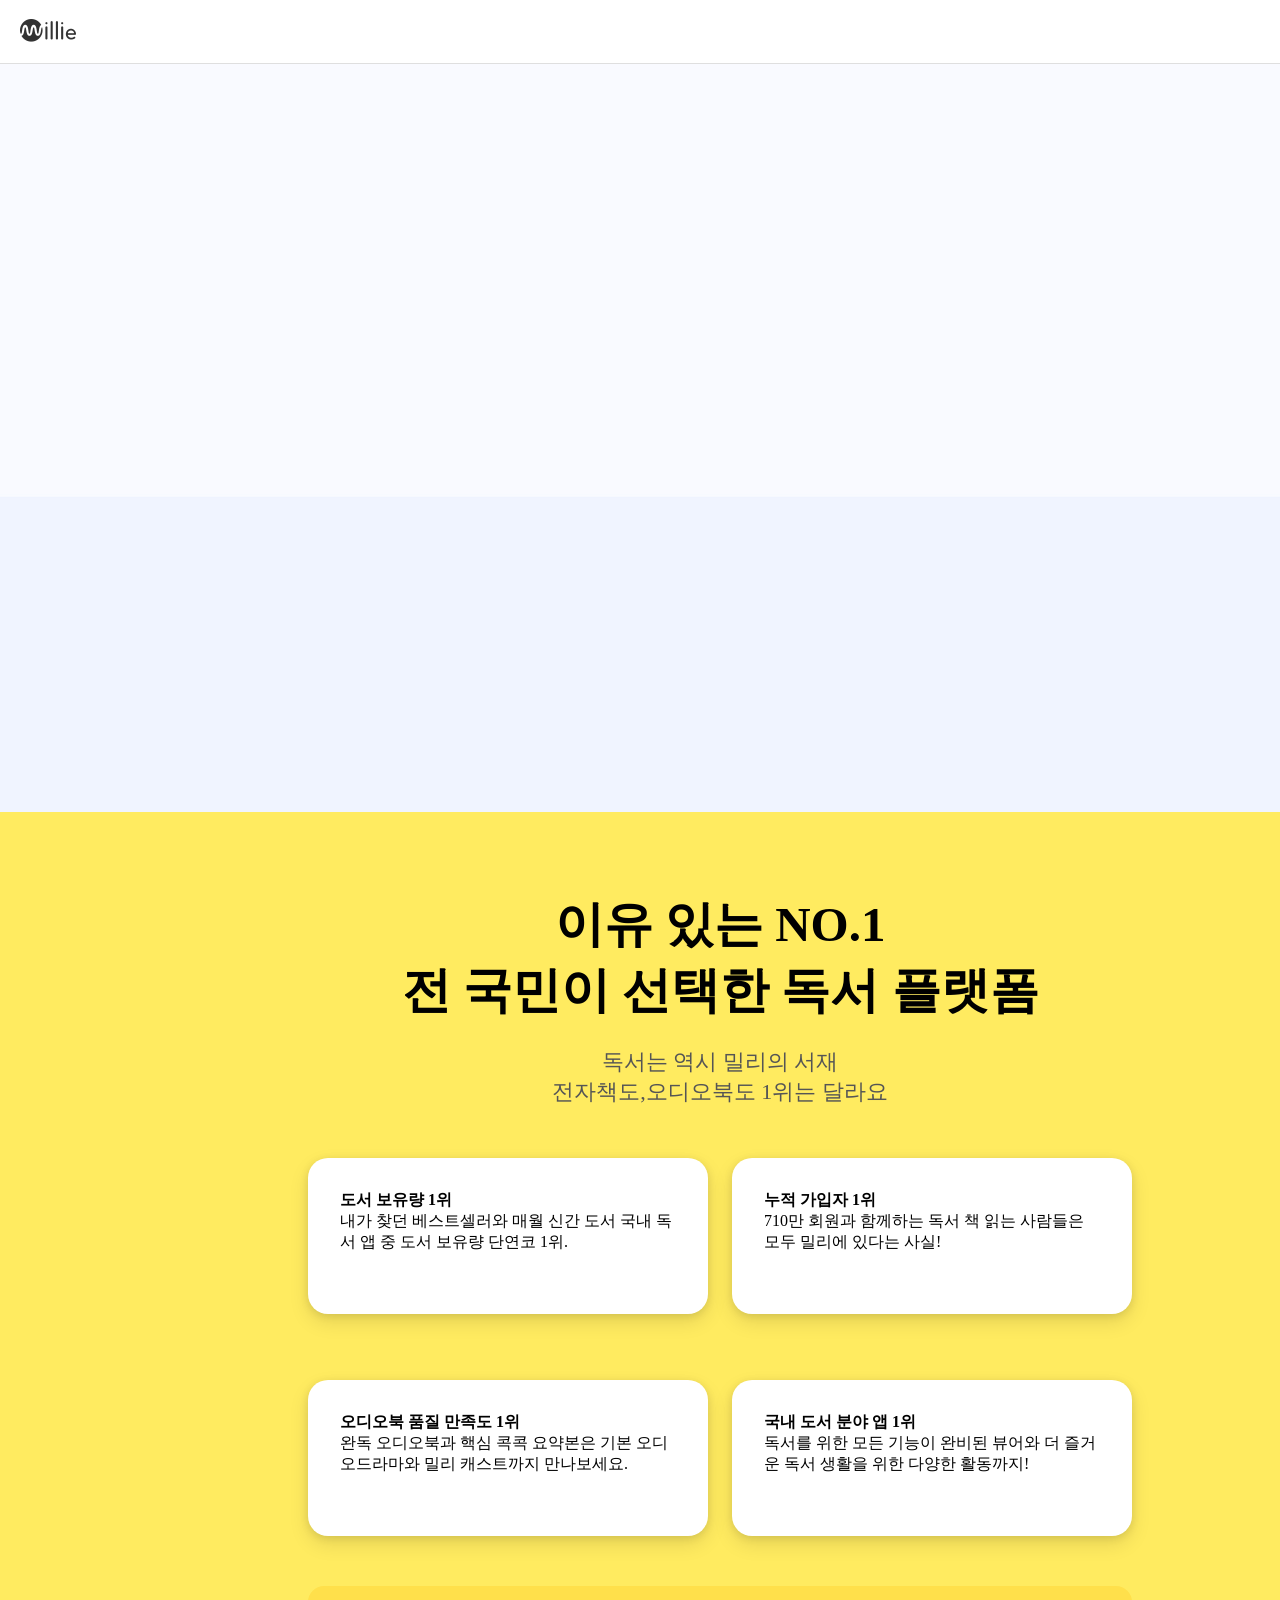
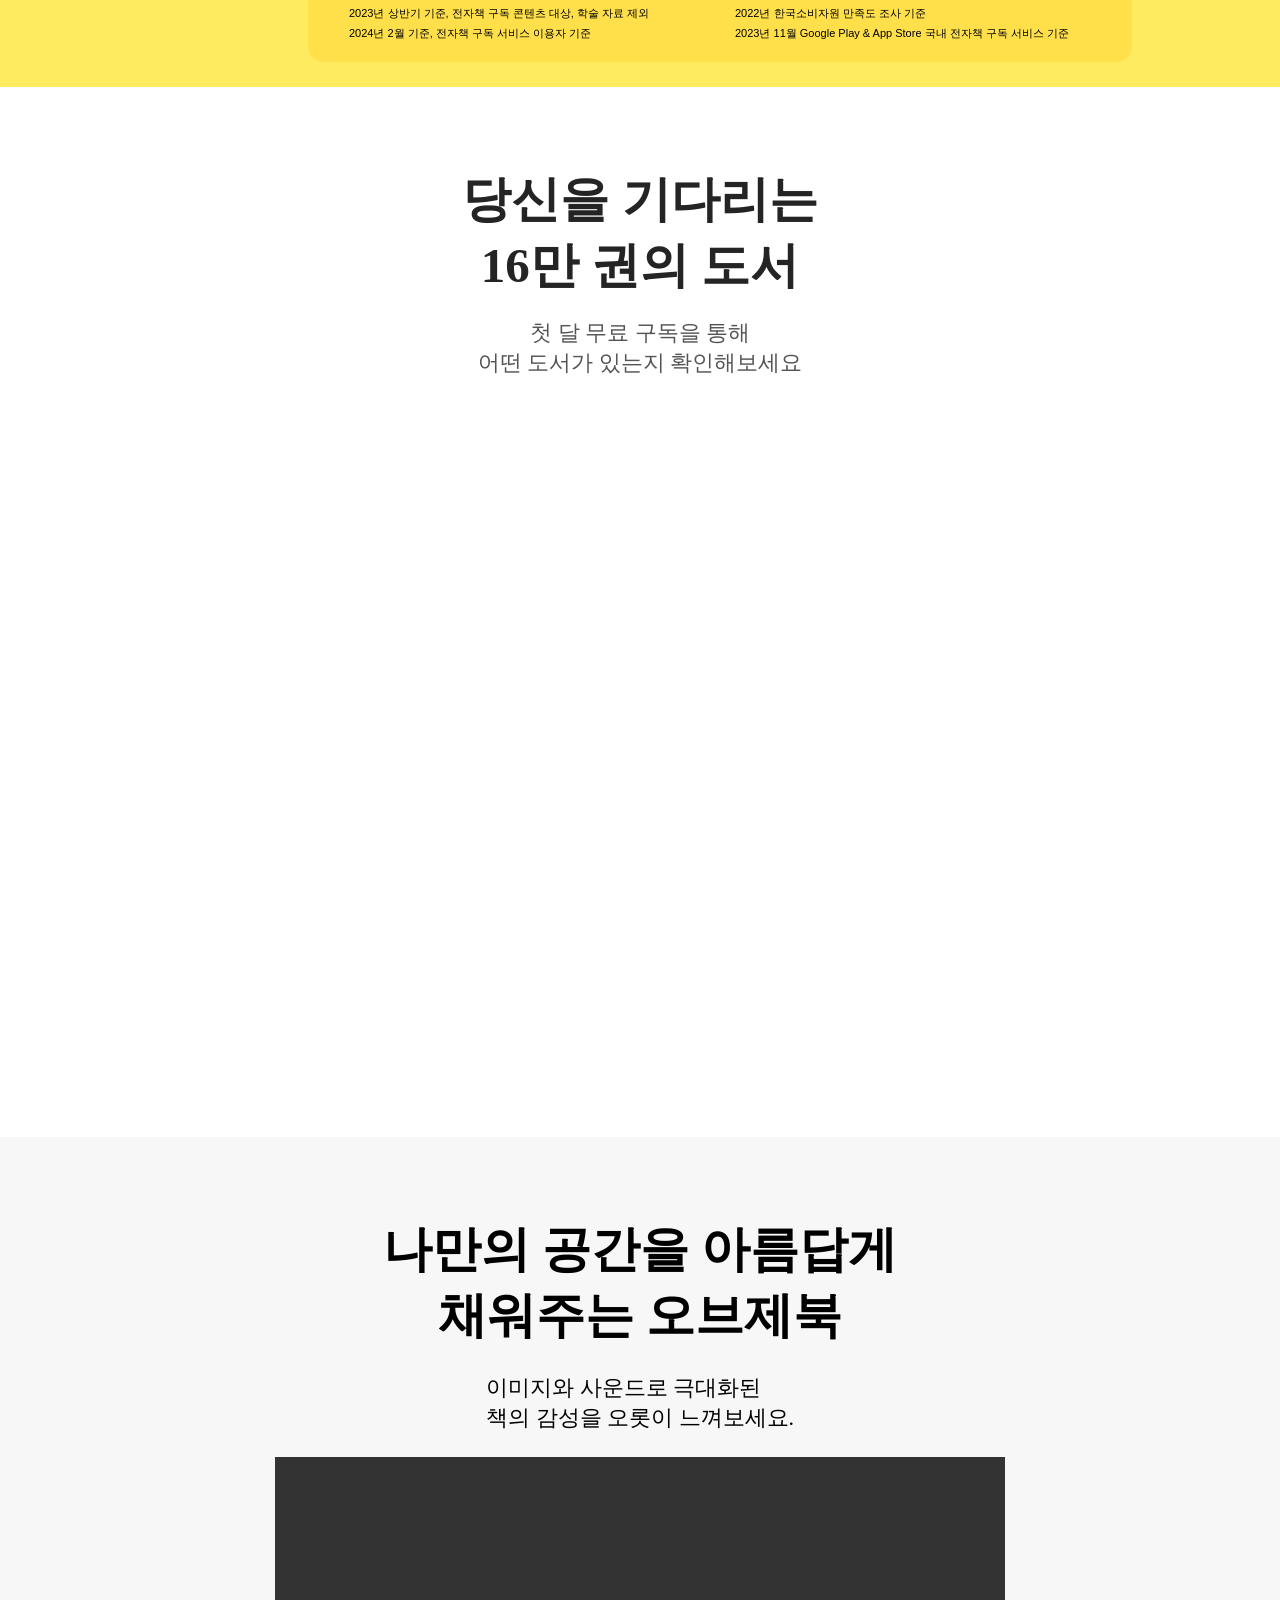
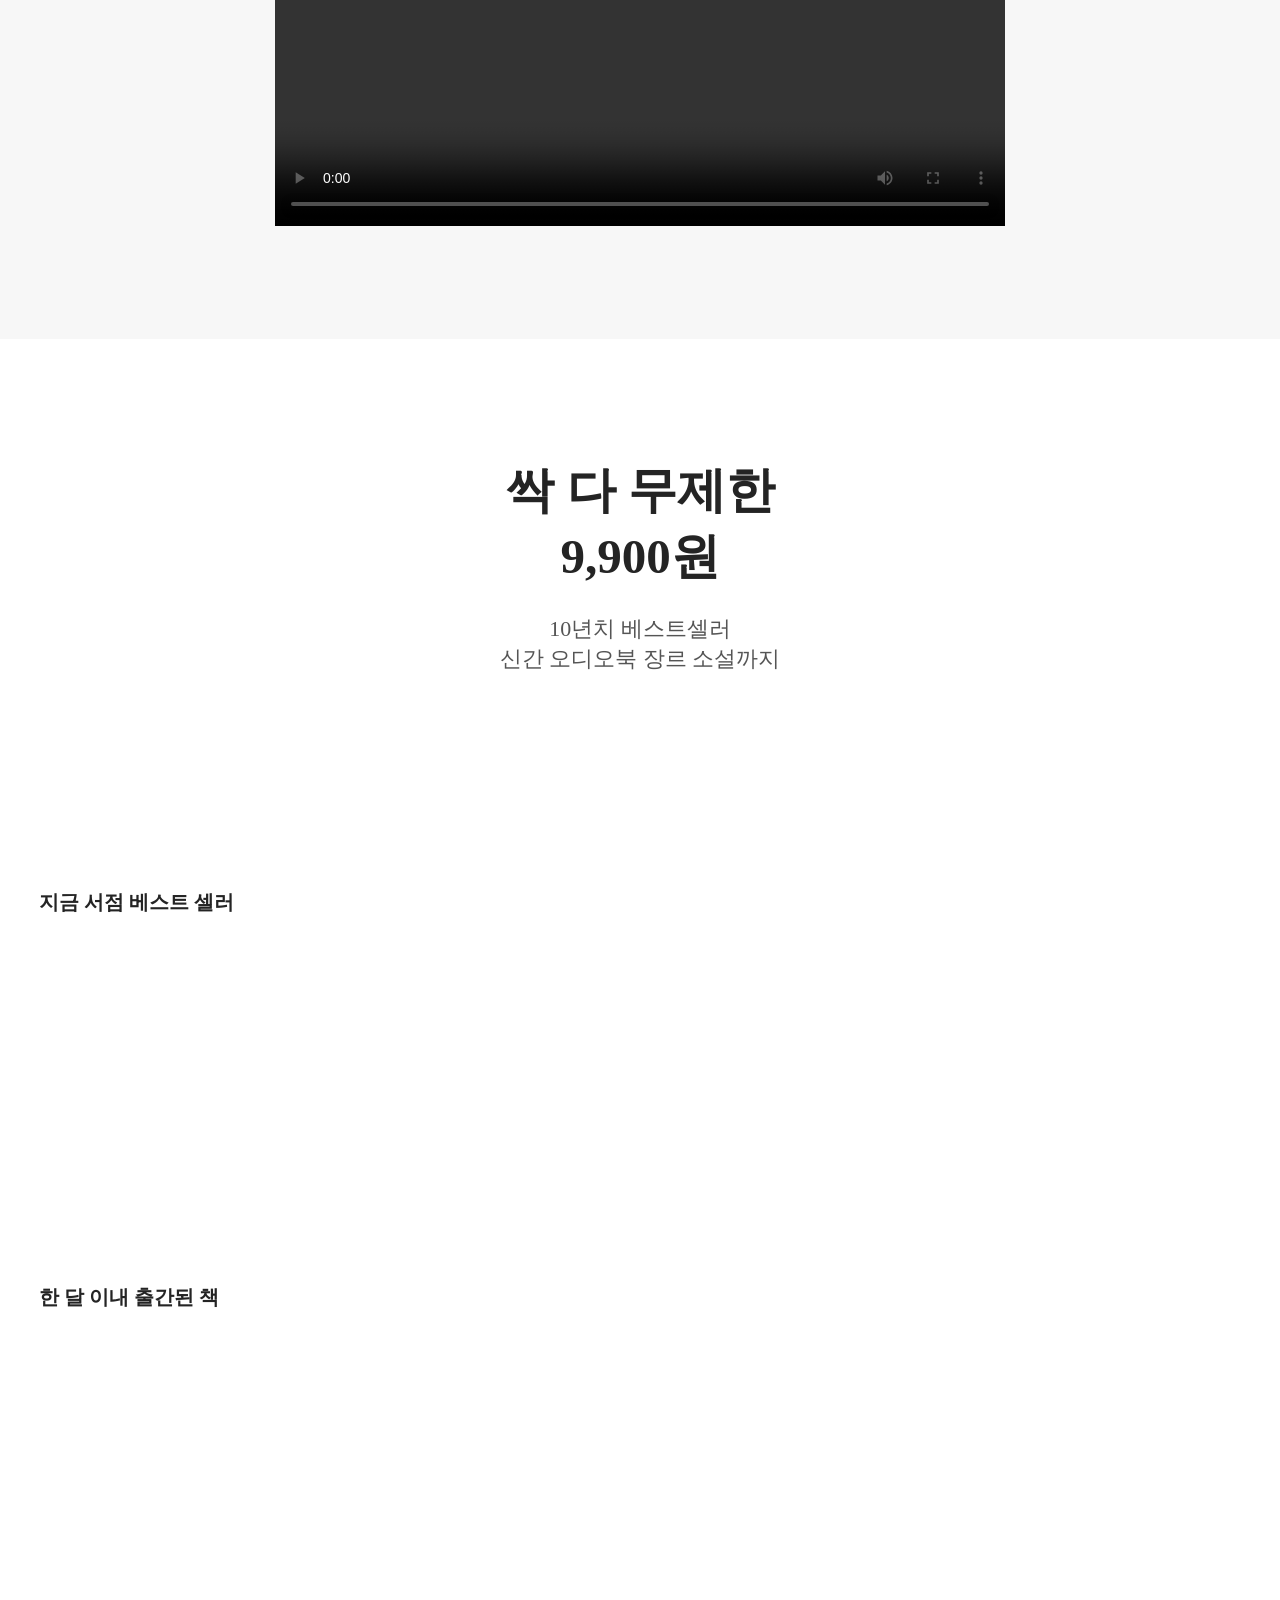
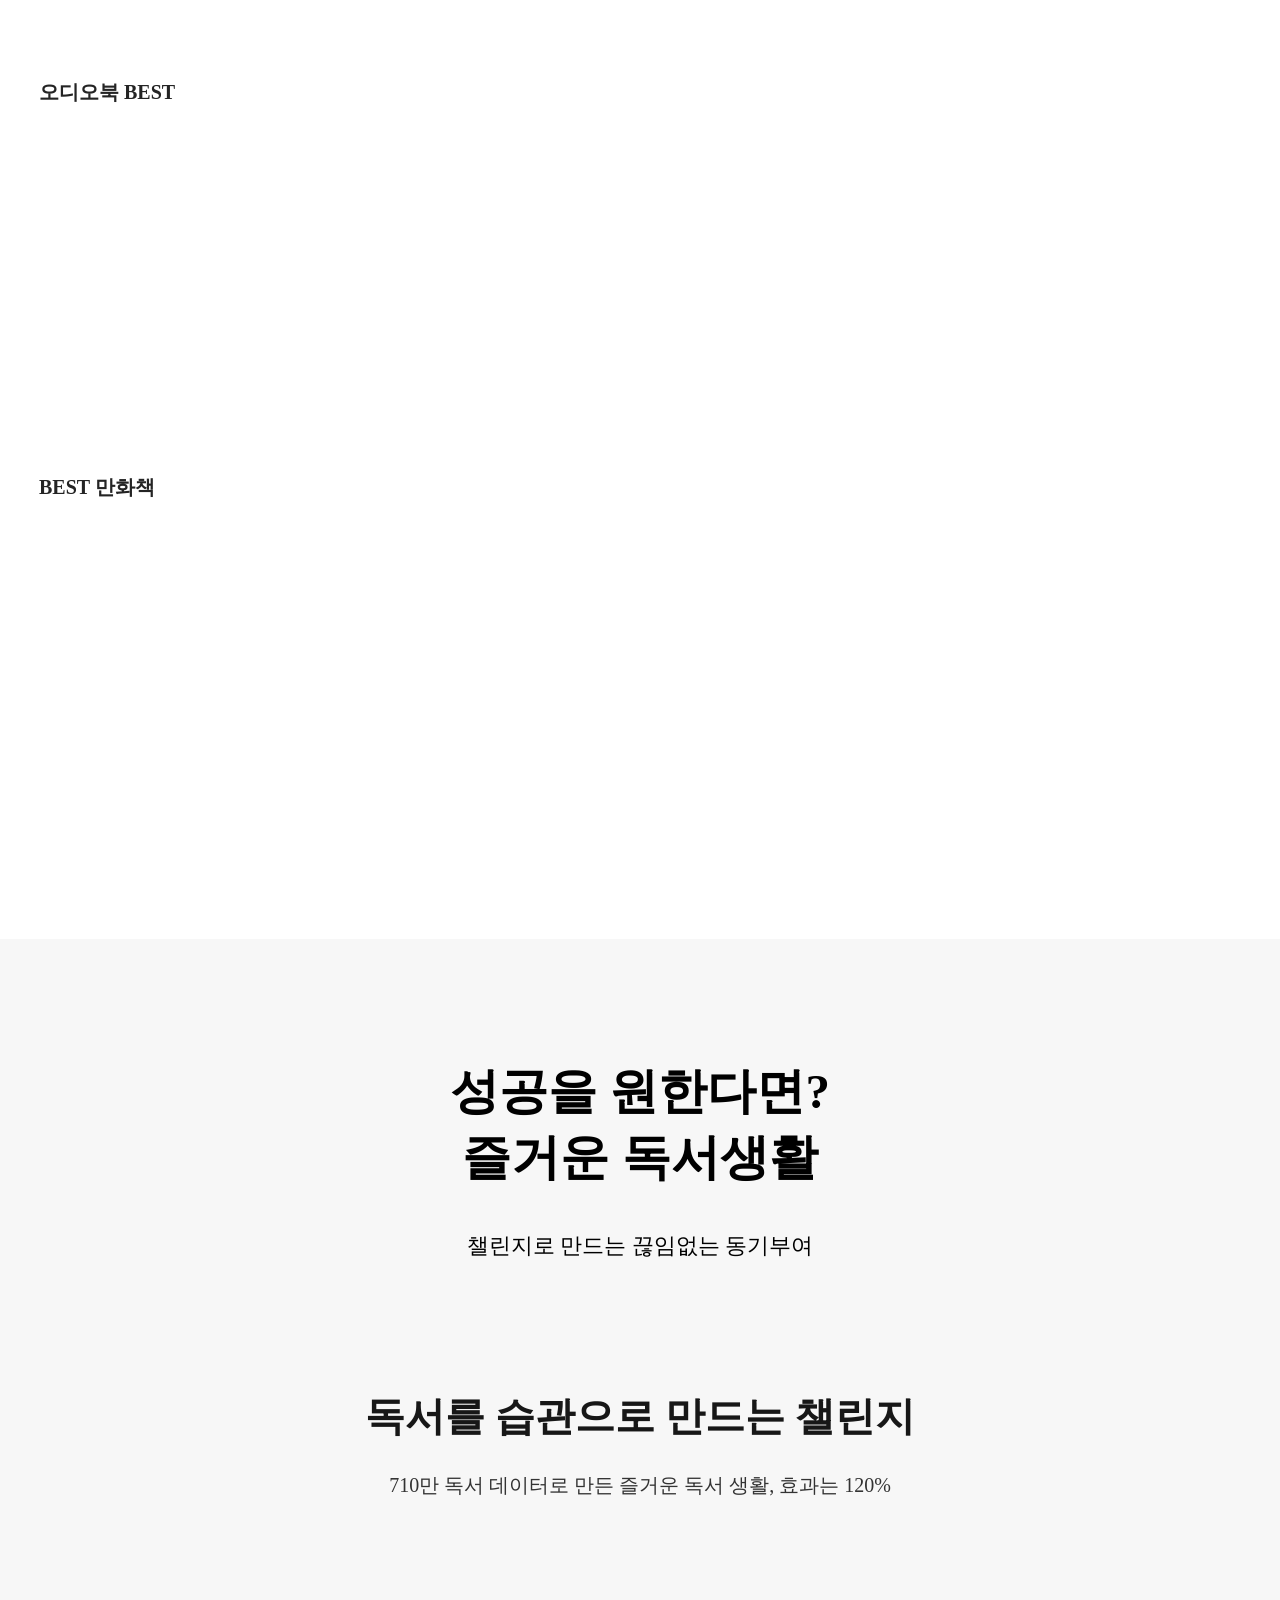
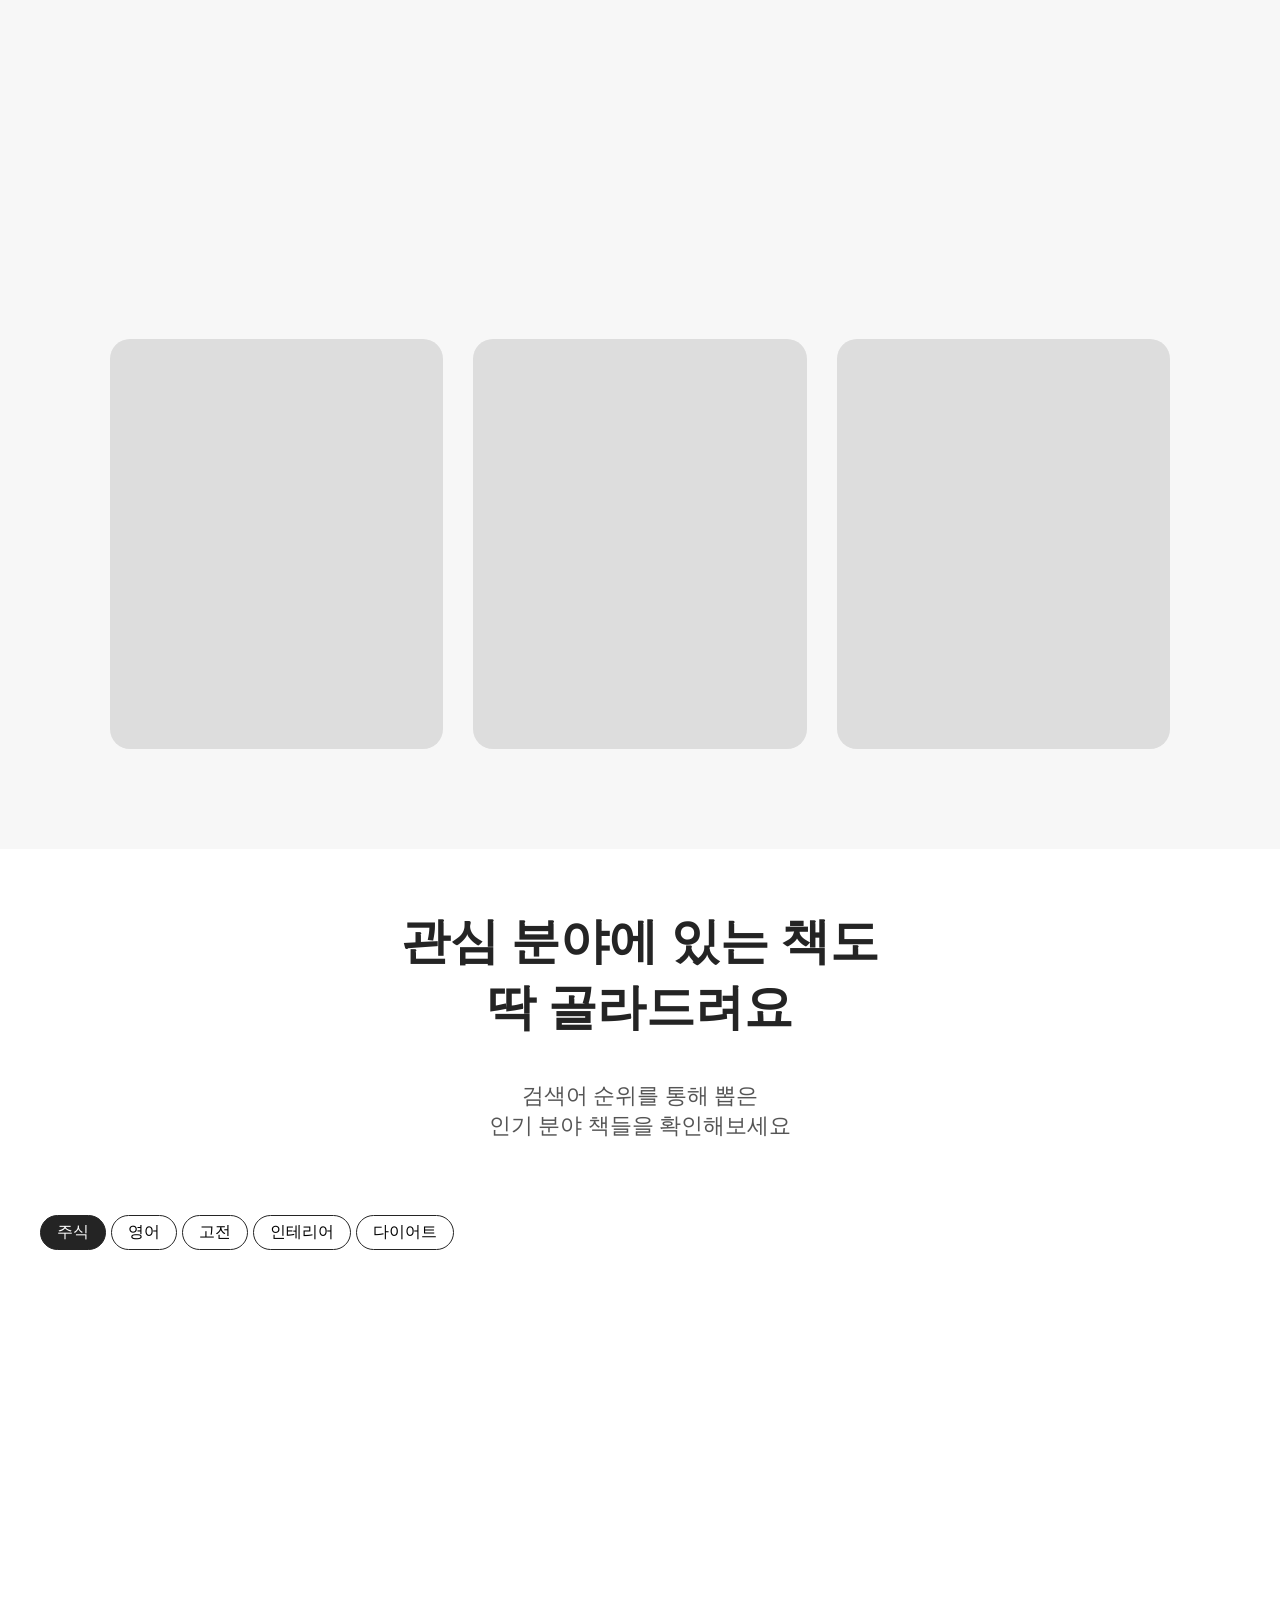
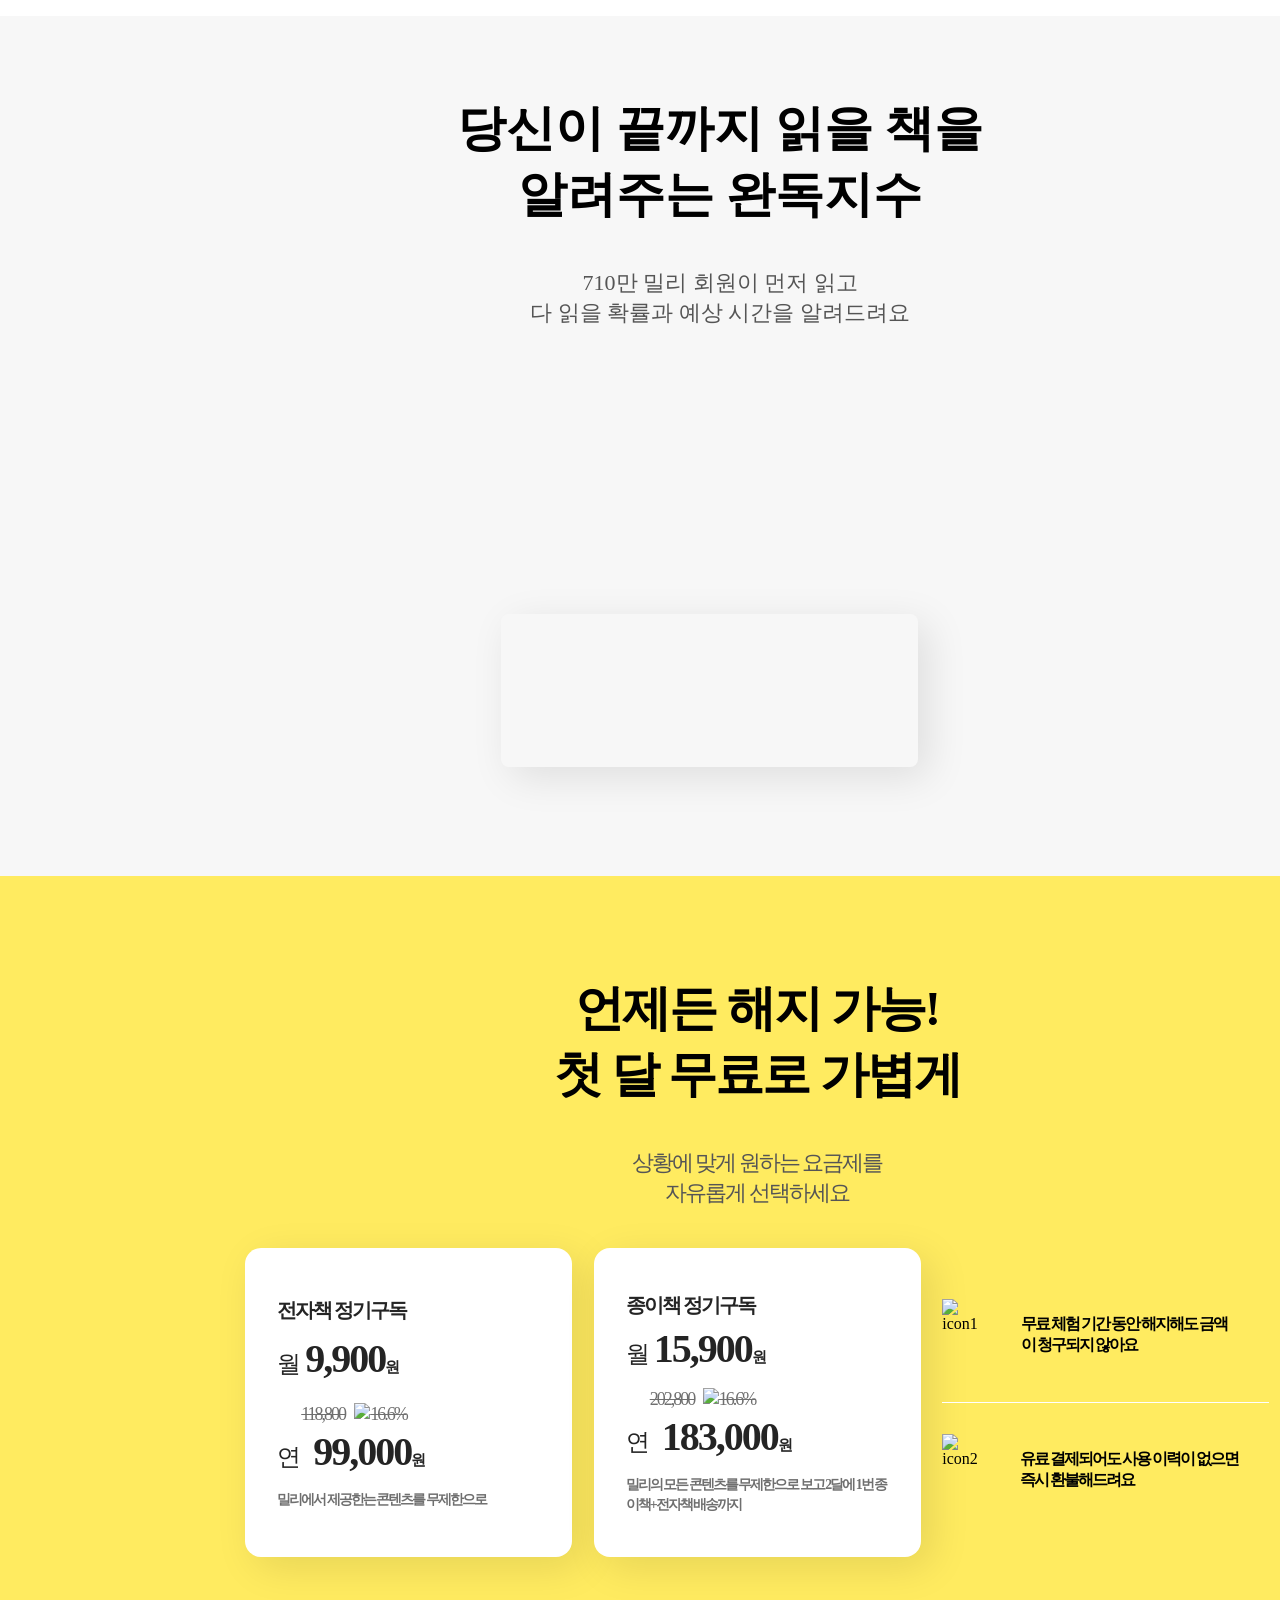
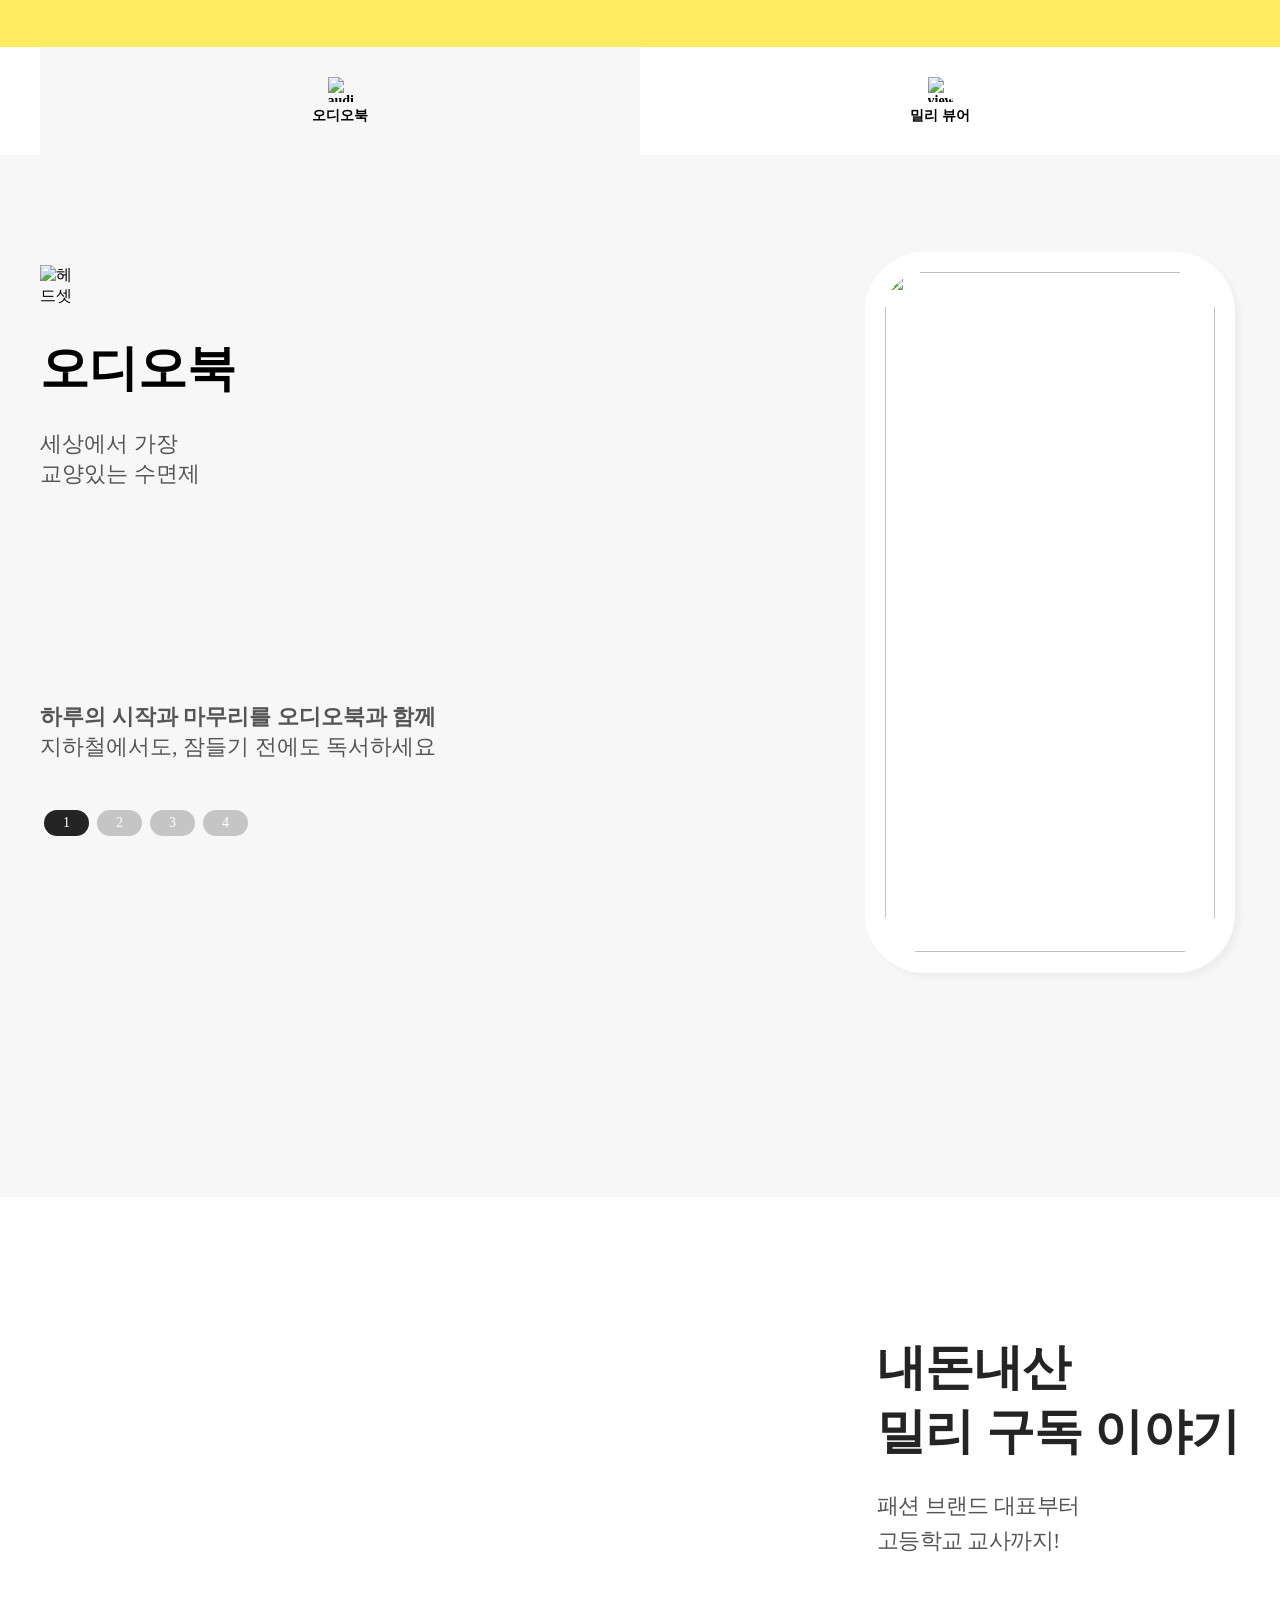
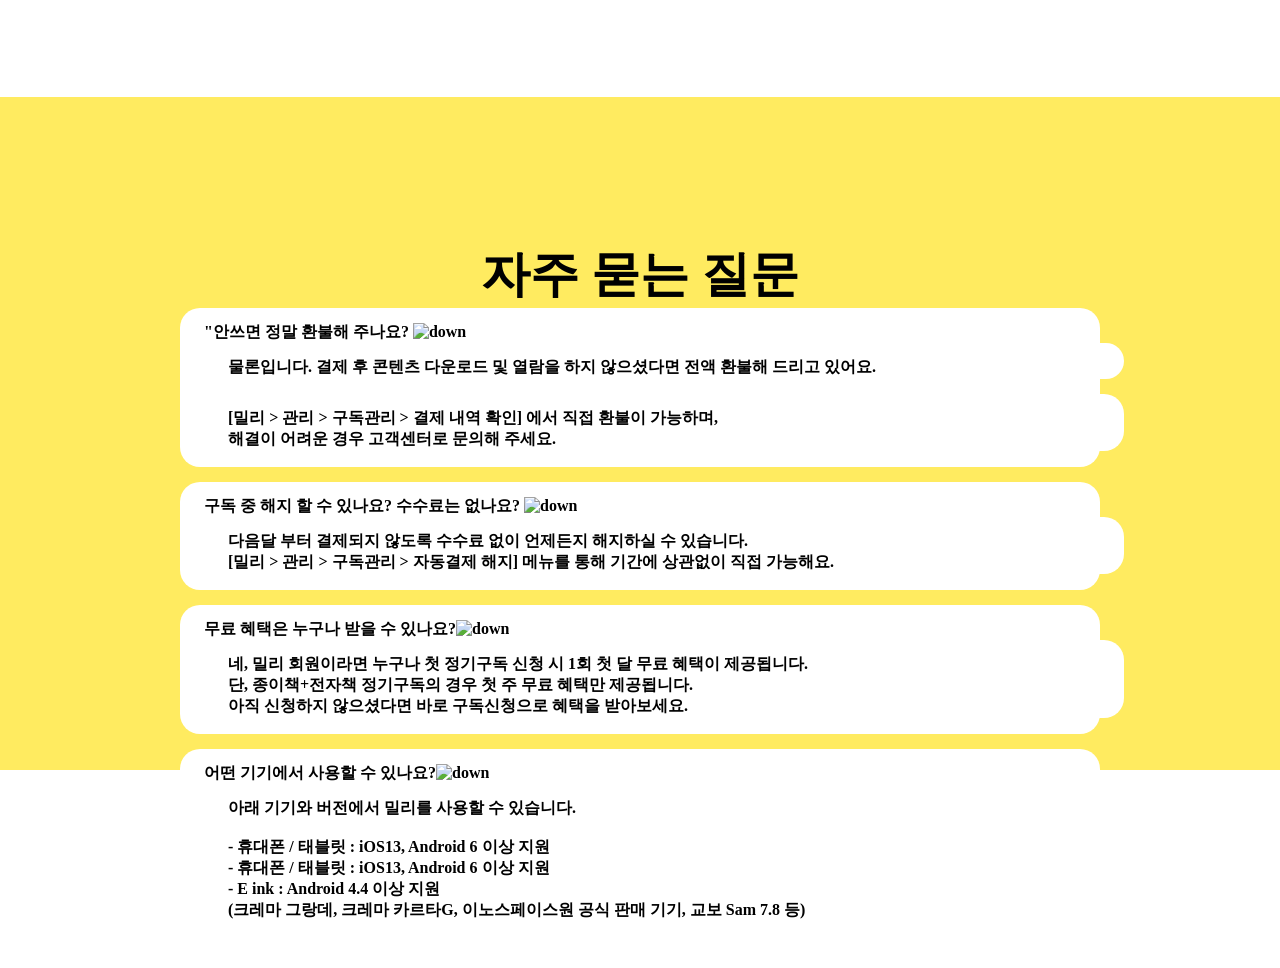
==== commit 84a2ce61: "0325 06:41" ====
--- a/millie.html
+++ b/millie.html
@@ -9,7 +9,7 @@
 <script src="https://ajax.googleapis.com/ajax/libs/jquery/3.7.1/jquery.min.js"> </script>
 <script src="https://cdn.jsdelivr.net/npm/swiper@11/swiper-bundle.min.js"></script>
 <script src="js/swiper.js"></script>
-<script src="js/slide.js"></script>
+<!-- <script src="js/slide.js"></script> -->
 <script src="js/api.js"></script>
 <script src="js/click.js"></script>
 
@@ -297,69 +297,75 @@
                     <p>상황에 맞게 원하는 요금제를<br>
                         자유롭게 선택하세요</p>
                 </div>
-               <div id="price-textbox">
-                <!--전자책 정기구독-->
-                <ul class="price_list">
-                    <li>
-                        <span class="maintext">전자책 정기구독</span>
-
-                        <div class="month">
-                            
-                            <p><span>월</span>9,900<b>원</b></p>
-                        </div>
-
-                        <div class="year">
-                            <p class="line-th">118,800
-                            <img src="https://d3udu241ivsax2.cloudfront.net/v3/images/brand/discount.8f423f8b2d39ebc92448a033200683ab.png"
-                                alt="16.6%" width="57px" ; height="29px"></p>
-                           <p><span>연</span>
-                            99,000<b>원</b></p>
-                            <p class="sub-info">밀리에서 제공한는 콘텐츠를 무제한으로</p>
-                        </div>
-
-
-                    </li>
-                </ul>
-                <ul class="price_list1">
-                 <!--종이책 정기구독-->
-                    <li>
-                        <span class="maintext">종이책 정기구독</span>
-
-                        <div class="month">
-                            <p><span>월</span>15,900<b>원</b></p>
-                            
-                        </div>
-
-                        <div class="year">
-                            <p class="line-th">202,800
-                            <img src="https://d3udu241ivsax2.cloudfront.net/v3/images/brand/discount.8f423f8b2d39ebc92448a033200683ab.png"
-                                alt="16.6%" width="57px" ; height="29px"></p>
-                            <p><span>연</span>
-                            183,000<b>원</b></p>
-                            <p class="sub-info">밀리의 모든 콘텐츠를 무제한으로 보고
-                                2달에 1번 종이책+전자책 배송까지</p>
-                        </div>
-
-                    </li>
-                </ul>
-
-
-
-                 
-                
-                <!--세번째 아이콘 두개-->
-                <div id="refund-list">
-                    <div class="bottom"><img src="https://d3udu241ivsax2.cloudfront.net/v3/images/brand/price01.d638e23876085f686632b1e9410616c3.png"
-                            alt="icon1" width="72px" ; height="72px">
-                        <p>무료 체험 기간 동안 해지해도
-                            금액이 청구되지 않아요</p></div>
-                <div class="class">
-                  <img src="https://d3udu241ivsax2.cloudfront.net/v3/images/brand/price02.94d35cb1e54610f94749dc24cb1b0e70.png"
-                            alt="icon2" width="72px" ; height="72px";>
-                        <p>유료 결제되어도 사용 이력이
-                            없으면 즉시 환불해드려요</p></div>
+                <div id="price-textbox">
+                    <!--전자책 정기구독-->
+                    <ul class="price_list">
+                        <li>
+                            <span class="maintext">전자책 정기구독</span>
+
+                            <div class="month">
+
+                                <p><span>월</span>9,900<b>원</b></p>
+                            </div>
+
+                            <div class="year">
+                                <p class="line-th">118,800
+                                    <img src="https://d3udu241ivsax2.cloudfront.net/v3/images/brand/discount.8f423f8b2d39ebc92448a033200683ab.png"
+                                        alt="16.6%" width="57px" ; height="29px">
+                                </p>
+                                <p><span>연</span>
+                                    99,000<b>원</b></p>
+                                <p class="sub-info">밀리에서 제공한는 콘텐츠를 무제한으로</p>
+                            </div>
+
+
+                        </li>
+                    </ul>
+                    <ul class="price_list1">
+                        <!--종이책 정기구독-->
+                        <li>
+                            <span class="maintext">종이책 정기구독</span>
+
+                            <div class="month">
+                                <p><span>월</span>15,900<b>원</b></p>
+
+                            </div>
+
+                            <div class="year">
+                                <p class="line-th">202,800
+                                    <img src="https://d3udu241ivsax2.cloudfront.net/v3/images/brand/discount.8f423f8b2d39ebc92448a033200683ab.png"
+                                        alt="16.6%" width="57px" ; height="29px">
+                                </p>
+                                <p><span>연</span>
+                                    183,000<b>원</b></p>
+                                <p class="sub-info">밀리의 모든 콘텐츠를 무제한으로 보고
+                                    2달에 1번 종이책+전자책 배송까지</p>
+                            </div>
+
+                        </li>
+                    </ul>
+
+
+
+
+
+                    <!--세번째 아이콘 두개-->
+                    <div id="refund-list">
+                        <div class="bottom"><img
+                                src="https://d3udu241ivsax2.cloudfront.net/v3/images/brand/price01.d638e23876085f686632b1e9410616c3.png"
+                                alt="icon1" width="72px" ; height="72px">
+                            <p>무료 체험 기간 동안 해지해도
+                                금액이 청구되지 않아요</p>
+                        </div>
+                        <div class="class">
+                            <img src="https://d3udu241ivsax2.cloudfront.net/v3/images/brand/price02.94d35cb1e54610f94749dc24cb1b0e70.png"
+                                alt="icon2" width="72px" ; height="72px" ;>
+                            <p>유료 결제되어도 사용 이력이
+                                없으면 즉시 환불해드려요</p>
+                        </div>
                     </div>
-                </ul></div>
+                    </ul>
+                </div>
             </div>
         </section>
 
@@ -367,22 +373,27 @@
 
             <div id="top_tab">
                 <ul>
-                    <li class="active"><img src="https://d3udu241ivsax2.cloudfront.net/v3/images/brand/audiobook-border.40db36887379dbd5eee2bc4f75aa875f.png" alt="audio">오디오북</li>
-                    <li><img src="https://d3udu241ivsax2.cloudfront.net/v3/images/brand/viewer-border.dcd3ac6fb82f44757ef93aa7253bf115.png" alt="viewer">밀리 뷰어</li>
+                    <li class="active"><img
+                            src="https://d3udu241ivsax2.cloudfront.net/v3/images/brand/audiobook-border.40db36887379dbd5eee2bc4f75aa875f.png"
+                            alt="audio">오디오북</li>
+                    <li><img
+                            src="https://d3udu241ivsax2.cloudfront.net/v3/images/brand/viewer-border.dcd3ac6fb82f44757ef93aa7253bf115.png"
+                            alt="viewer">밀리 뷰어</li>
 
                 </ul>
                 <!--스와이퍼1-->
                 <div class="audio_wrap">
                     <div class="introduce">
                         <div class="audio-textbox">
-                            <img src="https://d3udu241ivsax2.cloudfront.net/v3/images/brand/audiobook-icon.ecfb1fa3014a2e0be79342716dc8a86f.png"
-                                alt="헤드셋">
-                            <h2>오디오북</h2>
-                            <p>세상에서 가장
-                                교양있는 수면제</p>
-                    
+                            <div class="audio-text">
+                                <img src="https://d3udu241ivsax2.cloudfront.net/v3/images/brand/audiobook-icon.ecfb1fa3014a2e0be79342716dc8a86f.png"
+                                    width="44px" height="44px" alt="헤드셋">
+                                <h2>오디오북</h2>
+                                <p>세상에서 가장<br>
+                                    교양있는 수면제</p>
+                            </div>
                             <div id="slidewrap">
-                    
+
                                 <div class="slidetext">
                                     <p>
                                         <strong>하루의 시작과 마무리를 오디오북과 함께</strong><br>
@@ -408,29 +419,160 @@
                                     </p>
                                 </div>
 
-                                <div class="swiper-pagination"></div>
-                            </div>
-                        </div>
-                        <div class="swiper mySwiper1">
-                            <div class="swiper-wrapper">
-                                <div class="swiper-slide"><img src="https://d3udu241ivsax2.cloudfront.net/common/video/brand/audiobook-content04-230728.png?v4" alt=""></div>
-                                <div class="swiper-slide"><video src="video/audiobook2.mp4" controls></video></div>
-                                <div class="swiper-slide"><img src="https://d3udu241ivsax2.cloudfront.net/common/video/brand/audiobook-content01.png?v1" alt="" ></div>
-                                <div class="swiper-slide"><img src="https://d3udu241ivsax2.cloudfront.net/common/video/brand/audiobook-content02.png?v1" alt=""></div>
-                              </div>
+                                <div class="swiper-pagination page1"></div>
+                            </div>
                         </div>
                     
+                        <div id="phonewrap">
+                            <div class="swiper mySwiper1">
+                                <div class="swiper-wrapper">
+                                    <div class="swiper-slide"><img
+                                            src="https://d3udu241ivsax2.cloudfront.net/common/video/brand/audiobook-content04-230728.png?v4"
+                                            alt=""></div>
+                                    <div class="swiper-slide"><video src="video/audiobook2.mp4" autoplay muted></video>
+                                    </div>
+                                    <div class="swiper-slide"><img
+                                            src="https://d3udu241ivsax2.cloudfront.net/common/video/brand/audiobook-content01.png?v1"
+                                            alt=""></div>
+                                    <div class="swiper-slide"><img
+                                            src="https://d3udu241ivsax2.cloudfront.net/common/video/brand/audiobook-content02.png?v1"
+                                            alt=""></div>
+                                </div>
+                            </div>
+                        </div>
                     </div>
-                </div>
-                 <!--스와이퍼2-->
-                 <div class="audio_wrap"></div>
-                 <div class="introduce"></div>
-
-            </div>
-
-        </section>
-
+
+                    <div class="introduce">                        
+                        <div class="audio-textbox">
+                            <div class="audio-text">
+                                <img src="https://d3udu241ivsax2.cloudfront.net/v3/images/brand/audiobook-icon.ecfb1fa3014a2e0be79342716dc8a86f.png"
+                                    width="44px" height="44px" alt="헤드셋">
+                                <h2>밀리 뷰어</h2>
+                                <p>독서를 위한 가장<br>
+                                    완벽한 도구</p>
+                            </div>
+                            <div id="slidewrap">
+
+                                <div class="slidetext">
+                                    <p>
+                                        <strong>시선 추적 기능</strong><br>
+                                        눈동자로 페이지를 넘길 수 있어요
+
+                                    </p>
+                                </div>
+                                <div class="slidetext">
+                                    <p>
+                                        <strong>어느 기기에서도 OK</strong><br>
+                                        스마트폰, 태블릿, PC, E ink 기기까지
+                                    </p>
+                                </div>
+                                <div class="slidetext">
+                                    <p>
+                                        <strong>다크 모드</strong><br>
+                                        전자책이 눈 아프다는 편견은 버려요
+                                    </p>
+                                </div>
+                                <div class="slidetext">
+                                    <p>
+                                        <strong>자유로운 보기 설정</strong><br>
+                                        줄간격부터 폰트까지 내 마음대로 설정하면<br>
+                                        더욱 편한 독서를 할 수 있어요
+                                    </p>
+                                </div>
+
+                                <div class="swiper-pagination page2"></div>
+                            </div>
+                        </div>
+                        <div id="phonewrap">
+
+                            <div class="swiper mySwiper2">
+                                <div class="swiper-wrapper">
+                                    <div class="swiper-slide">
+                                        <video src="https://d3udu241ivsax2.cloudfront.net/common/video/brand/sight2.mp4?v1" alt="video1" autoplay muted></div>
+                                    <div class="swiper-slide">
+                                        <img
+                                            src="https://d3udu241ivsax2.cloudfront.net/common/video/brand/viewer-content01.png?v1"
+                                            alt="">
+                                    </div>
+                                    <div class="swiper-slide">
+                                        <video src="https://d3udu241ivsax2.cloudfront.net/common/video/brand/darkmode2.mp4" autoplay muted></video>
+                                    </div>
+                                    <div class="swiper-slide"> <video src="https://d3udu241ivsax2.cloudfront.net/common/video/brand/viewer_system2.mp4?v1" alt="video4" autoplay muted>
+                                            alt=""></div>
+                                </div>
+                            </div>
+                        </div>
+                    </div>
+                </div>
+
+
+            </div>
+
+        </section>
+      <section id="review_bg">
+        <div id="reviewsize">
+      <div id="bg-re" style="overflow: hidden;"><iframe width="100%" height="100%" src="https://www.youtube.com/embed/c-XG8k_w1LM" title="내돈내산! 밀리 구독 후기" frameborder="0" allow="accelerometer; autoplay; clipboard-write; encrypted-media; gyroscope; picture-in-picture; web-share" allowfullscreen ></iframe></div>
+      <div class="textbox">
+      <h2>내돈내산<br>
+        밀리 구독 이야기</h2>
+      <p>패션 브랜드 대표부터<br>
+        고등학교 교사까지!</p></div>
     </div>
+    </section>
+<!--질문/답변 페이지-->
+    <section id="QA_page">
+        <div id="QA_box">
+            <h2>자주 묻는 질문</h2>
+            <div id="QA_list_box">
+                <ul>
+                    <li>
+                        <p>"안쓰면 정말 환불해 주나요?
+                            <img src="https://d3udu241ivsax2.cloudfront.net/v3/images/brand/down.ad6759519210e8ae0cf9c13157ede6b7.png" alt="down" class="QA_icon active">
+                        </p>
+                        <ul class="QA_list_bottom" style="display: block;">
+                            <li>물론입니다. 결제 후 콘텐츠 다운로드 및 열람을 하지 않으셨다면 전액 환불해 드리고 있어요.
+                            <li>
+                                <b>[밀리 > 관리 > 구독관리 > 결제 내역 확인]</b>
+                                에서 직접 환불이 가능하며,<br>
+                                해결이 어려운 경우 고객센터로 문의해 주세요.
+                            </li>
+                        </ul>
+                    </li>
+    
+                    <li>
+                        <p>구독 중 해지 할 수 있나요? 수수료는 없나요?
+                            <img src="https://d3udu241ivsax2.cloudfront.net/v3/images/brand/down.ad6759519210e8ae0cf9c13157ede6b7.png" alt="down" class="QA_icon active">
+                        </p>
+                        <ul class="QA_list_bottom" style="display: block;">
+                            <li>다음달 부터 결제되지 않도록 수수료 없이 언제든지 해지하실 수 있습니다.<br><b>[밀리 &gt; 관리 &gt; 구독관리 &gt; 자동결제 해지]</b> 메뉴를
+                                통해 기간에 상관없이 직접 가능해요.</li>
+    
+                        </ul>
+                    </li>
+                    <li>
+                        <p>무료 혜택은 누구나 받을 수 있나요?<img src="https://d3udu241ivsax2.cloudfront.net/v3/images/brand/down.ad6759519210e8ae0cf9c13157ede6b7.png" alt="down" class="QA_icon"></p>
+                        <ul class="QA_list_bottom">
+                            <li>네, 밀리 회원이라면 누구나 첫 정기구독 신청 시 1회 첫 달 무료 혜택이 제공됩니다.<br>단, 종이책+전자책 정기구독의 경우 첫 주 무료 혜택만
+                                제공됩니다.<br>아직 신청하지 않으셨다면 바로 구독신청으로 혜택을 받아보세요.</li>
+    
+                        </ul>
+                    </li>
+                    <li>
+                        <p>어떤 기기에서 사용할 수 있나요?<img src="https://d3udu241ivsax2.cloudfront.net/v3/images/brand/down.ad6759519210e8ae0cf9c13157ede6b7.png" alt="down" class="QA_icon"></p>
+                        <ul class="QA_list_bottom">
+    
+                            <li>아래 기기와 버전에서 밀리를 사용할 수 있습니다.<br><br>- 휴대폰 / 태블릿 : iOS13, Android 6 이상 지원 <br>- 휴대폰 / 태블릿 :
+                                iOS13, Android 6 이상 지원 <br>- E ink : Android 4.4 이상 지원<br>(크레마 그랑데, 크레마 카르타G, 이노스페이스원 공식 판매
+                                기기, 교보 Sam 7.8 등) </li>
+    
+                        </ul>
+                    </li>
+                    <li></li>
+                </ul>
+            </div>
+        </div>
+    </section>
+    </div>
 
 </body>
 
--- a/css/millie.css
+++ b/css/millie.css
@@ -571,13 +571,18 @@
 }
 
 .audio_wrap {
-  width: 1156px;
-  height: 681px;
-  background-color: pink;
-  margin: 0 auto;
+  width: 1200px;
+  margin: 0 auto;
+  position: relative;
 }
 .audio_wrap .introduce {
   display: flex;
+  position: absolute;
+  top: 97px;
+  left: 0;
+}
+.audio_wrap .introduce:not(:first-of-type) {
+  display: none;
 }
 .audio_wrap .introduce .audio-textbox h2 {
   font-size: 49px;
@@ -590,8 +595,22 @@
   width: 100%;
   height: 300px;
   margin-top: 200px;
-  background-color: #007aff;
   position: relative;
+}
+.audio_wrap .introduce .audio-textbox #slidewrap .slidetext {
+  position: absolute;
+  top: 0;
+  left: 0;
+}
+.audio_wrap .introduce .audio-textbox #slidewrap .slidetext:not(:first-of-type) {
+  display: none;
+}
+.audio_wrap .introduce .audio-textbox .audio-text {
+  height: 250px;
+  width: 825px;
+  display: flex;
+  flex-direction: column;
+  justify-content: space-around;
 }
 .audio_wrap .swiper-wrapper img {
   width: 100%;
@@ -603,6 +622,18 @@
   width: 330px;
   height: 680px;
 }
+.audio_wrap #phonewrap {
+  overflow: hidden;
+  width: 370px;
+  height: 721px;
+  border: 20px solid white;
+  border-radius: 60px;
+  background-color: white;
+  box-shadow: 5px 5px 5px #eee;
+}
+.audio_wrap .mySwiper1 {
+  border-radius: 20px;
+}
 .audio_wrap .swiper-slide {
   text-align: center;
   font-size: 18px;
@@ -618,19 +649,90 @@
   -o-object-fit: cover;
      object-fit: cover;
 }
+.audio_wrap .page1, .audio_wrap .page2 {
+  position: absolute;
+  top: 108px;
+  text-align: left;
+}
 .audio_wrap .swiper-pagination-bullet {
-  width: 20px;
-  height: 20px;
-  text-align: center;
-  line-height: 20px;
-  font-size: 12px;
-  color: #000;
+  width: 45px;
+  height: 26px;
+  text-align: center;
+  line-height: 25px;
+  border-radius: 15px;
+  font-size: 14px;
+  color: white;
   opacity: 1;
   background: rgba(0, 0, 0, 0.2);
 }
 .audio_wrap .swiper-pagination-bullet-active {
   color: #fff;
-  background: #007aff;
+  background: #242424;
+}
+
+#review_bg {
+  width: 100%;
+  height: 500px;
+  background-image: url(https://d3udu241ivsax2.cloudfront.net/v3/images/brand/review-bg.7113d143354a257d6ddad264072b913e.png);
+}
+#review_bg #reviewsize {
+  position: relative;
+  width: 1440px;
+  height: 100%;
+  display: flex;
+  align-items: center;
+  margin: 0 auto;
+}
+#review_bg .textbox {
+  position: absolute;
+  right: 200px;
+}
+#review_bg .textbox h2 {
+  font-weight: 700;
+  font-size: 49px;
+  line-height: 130%;
+  letter-spacing: -0.01em;
+  color: #242424;
+  margin-bottom: 24px;
+}
+#review_bg .textbox p {
+  font-size: 22px;
+  line-height: 160%;
+  letter-spacing: -0.6px;
+  color: #555;
+}
+#review_bg #bg-re {
+  position: absolute;
+  left: 80px;
+  top: -60px;
+  width: 415px;
+  height: 415px;
+}
+
+#QA_page {
+  width: 100%;
+  height: 673px;
+  padding: 80px 0;
+  background-color: #ffeb60;
+}
+#QA_page #QA_box {
+  max-width: 920px;
+  height: 364px;
+  margin: 65px auto 0;
+}
+#QA_page #QA_box h2 {
+  text-align: center;
+  font-size: 49px;
+}
+#QA_page #QA_box #QA_list_box ul {
+  width: 920px;
+}
+#QA_page #QA_box #QA_list_box ul li {
+  background-color: #fff;
+  border-radius: 20px;
+  margin-bottom: 15px;
+  font-weight: 700;
+  padding: 14px 24px 1px;
 }
 
 header {
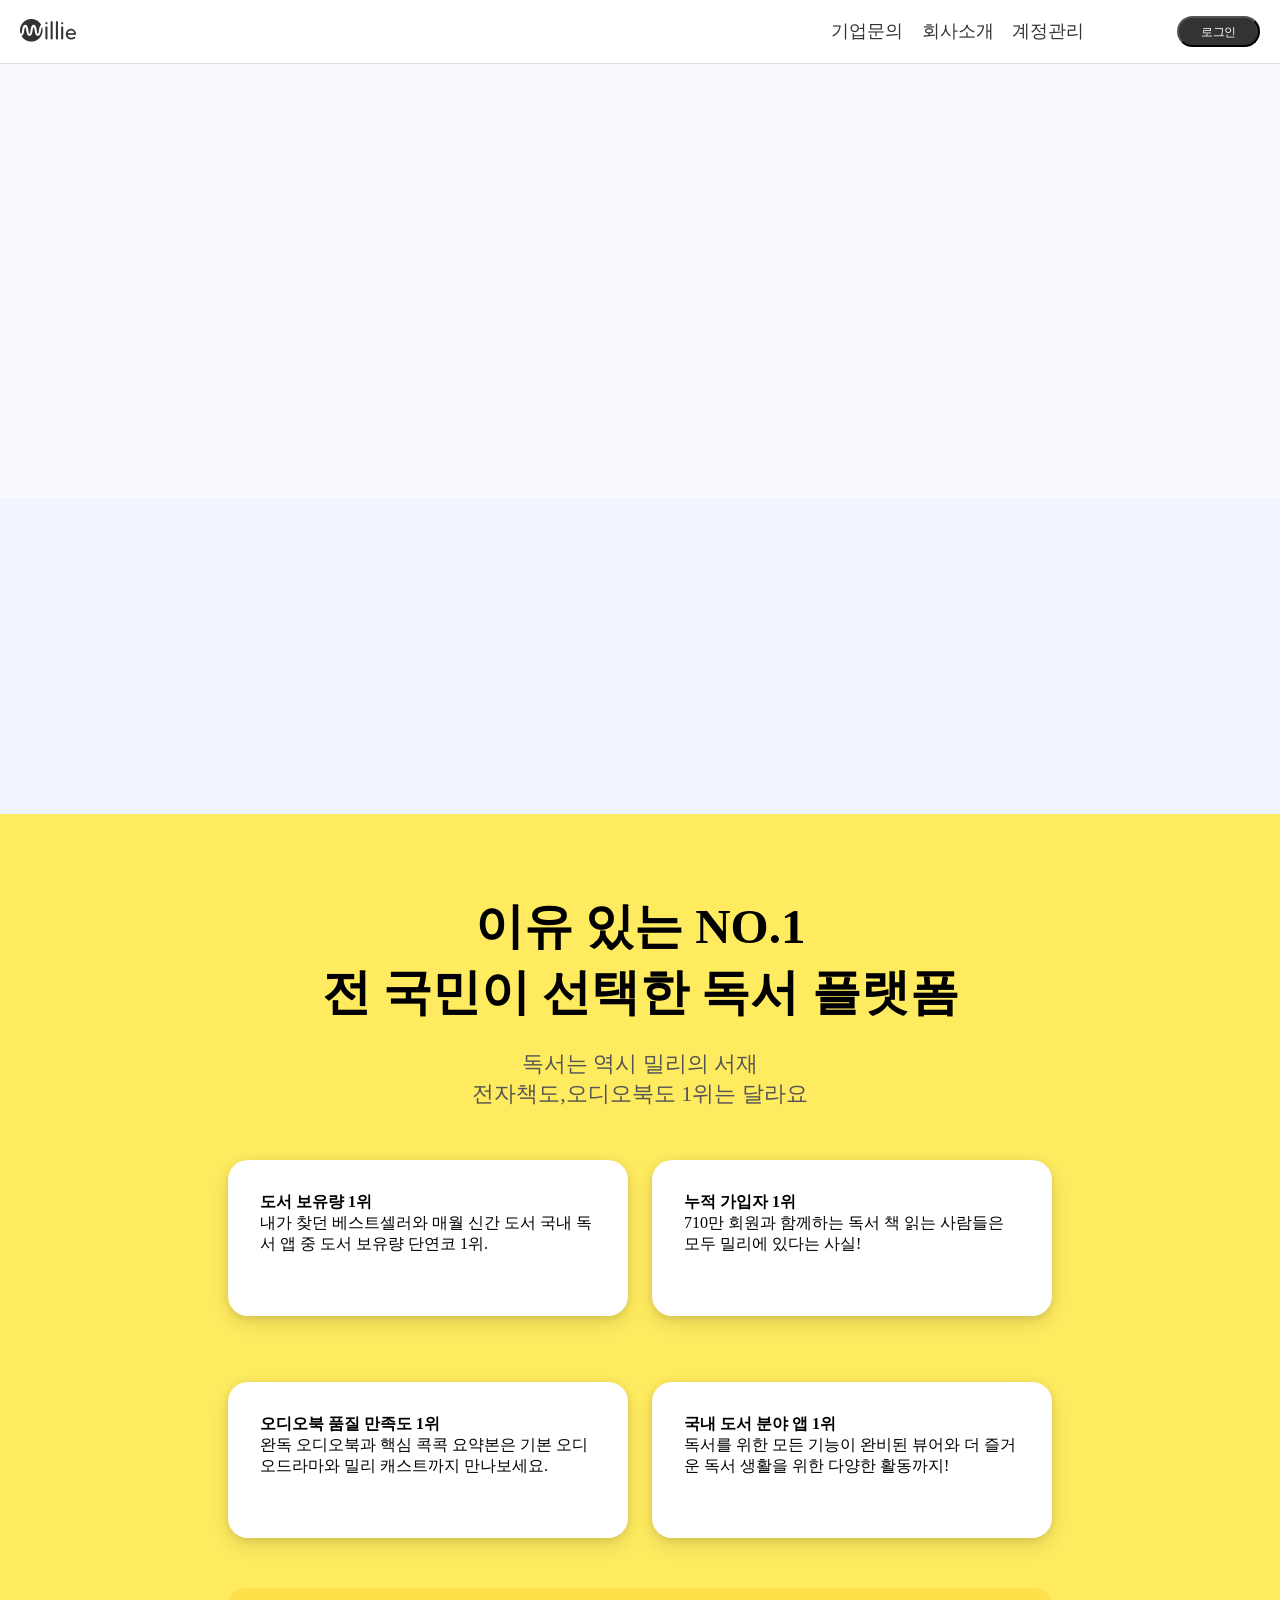
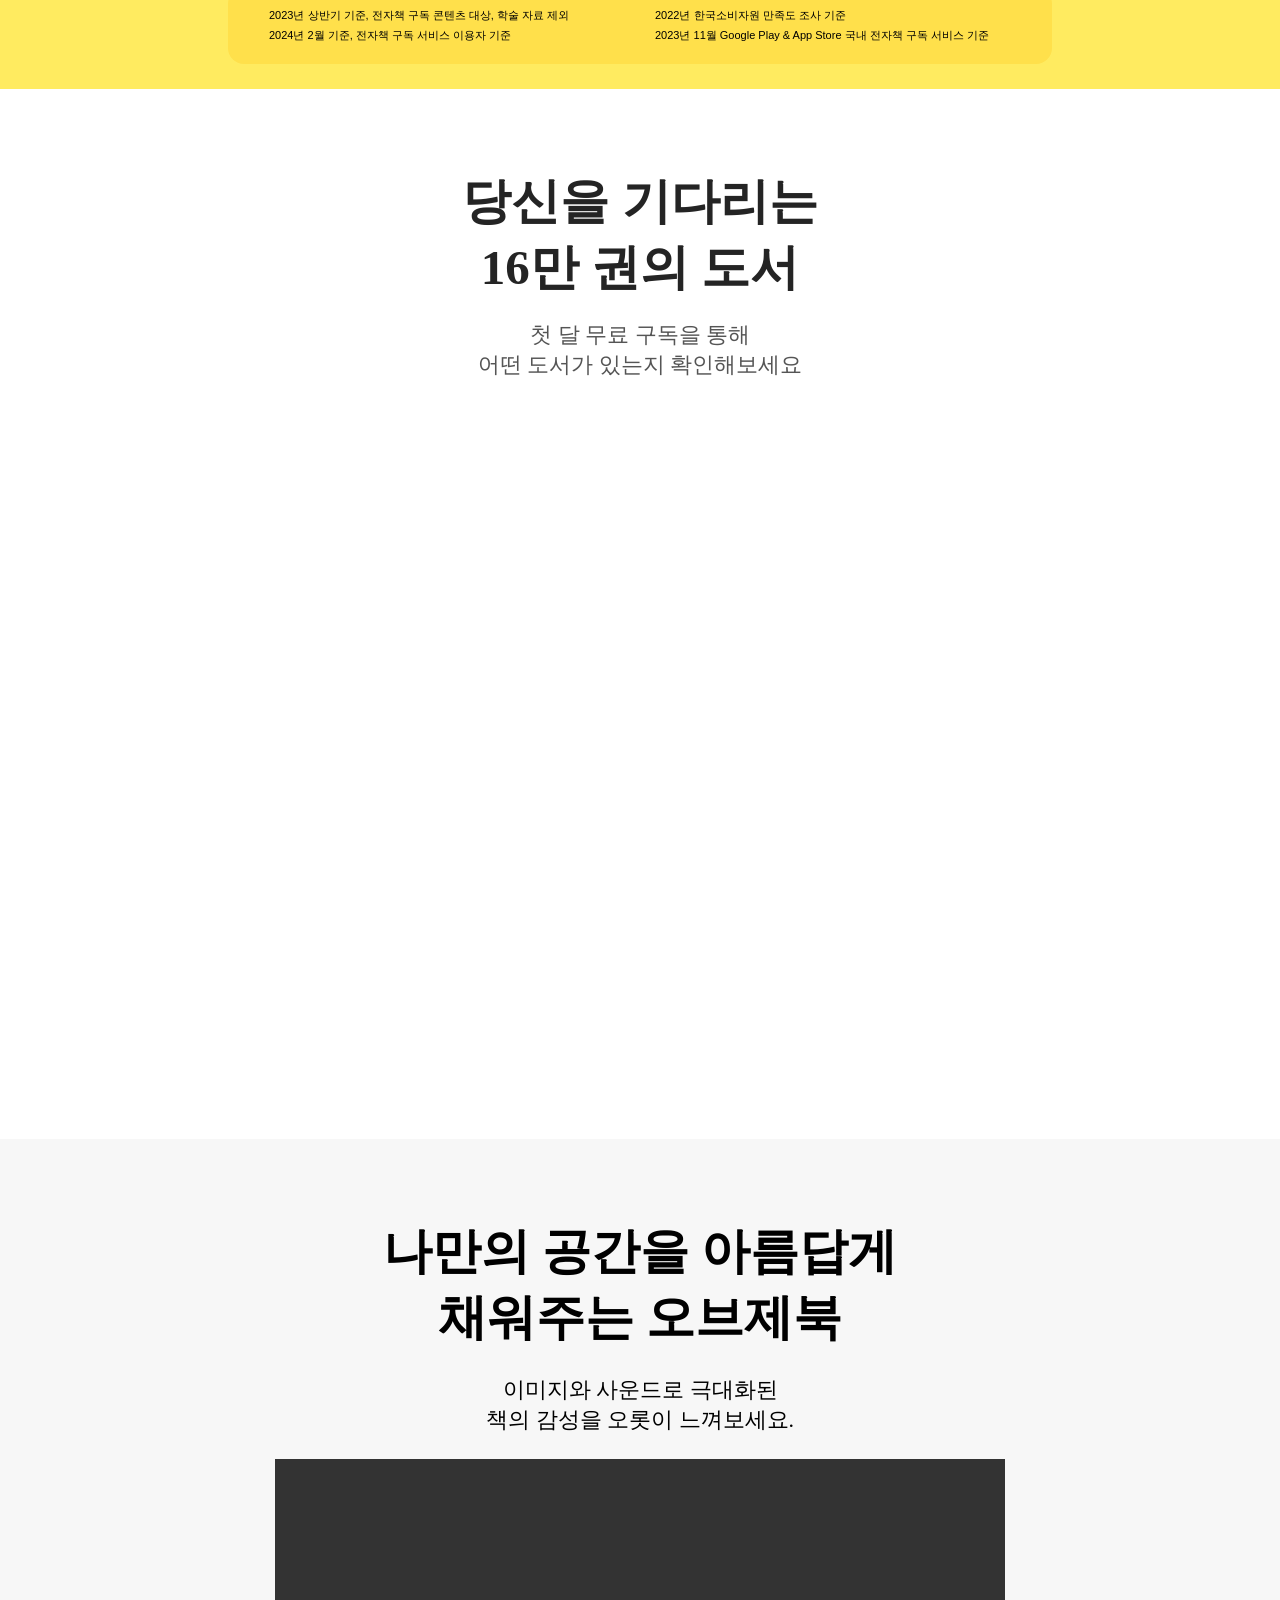
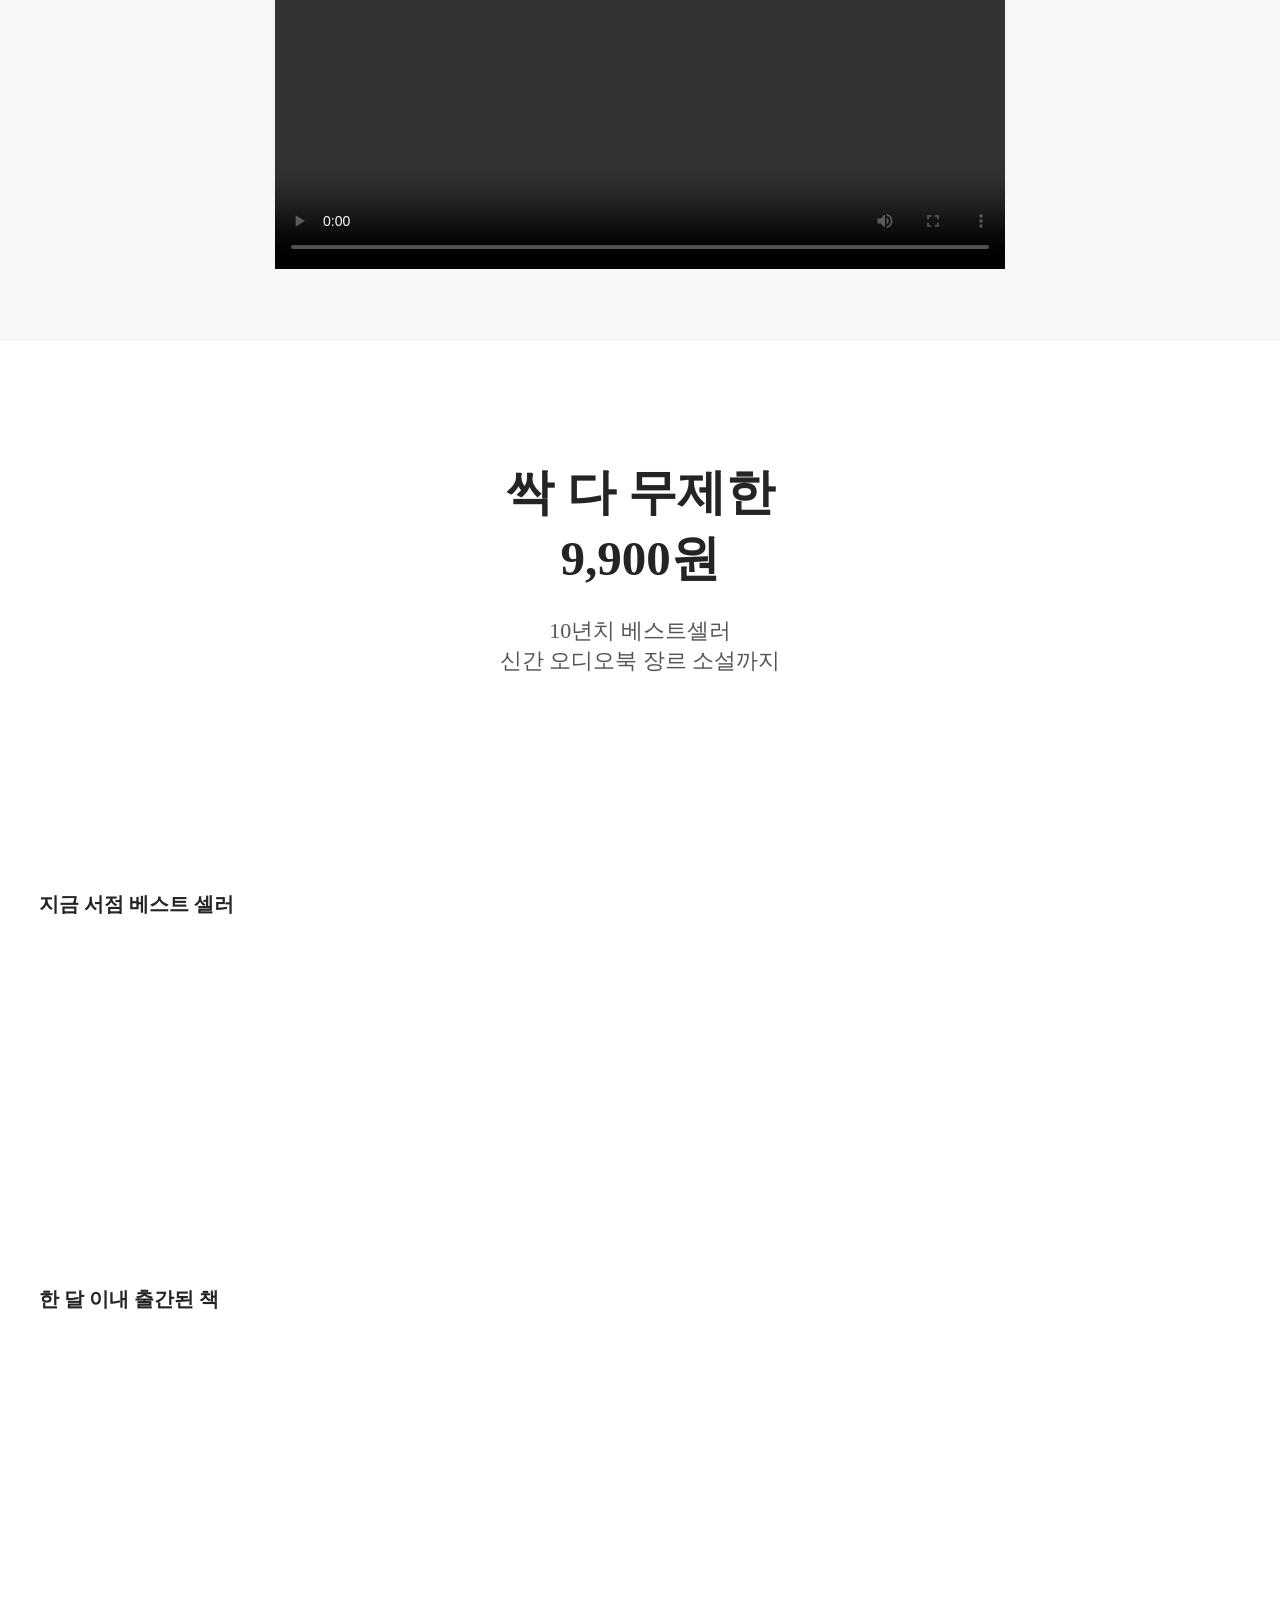
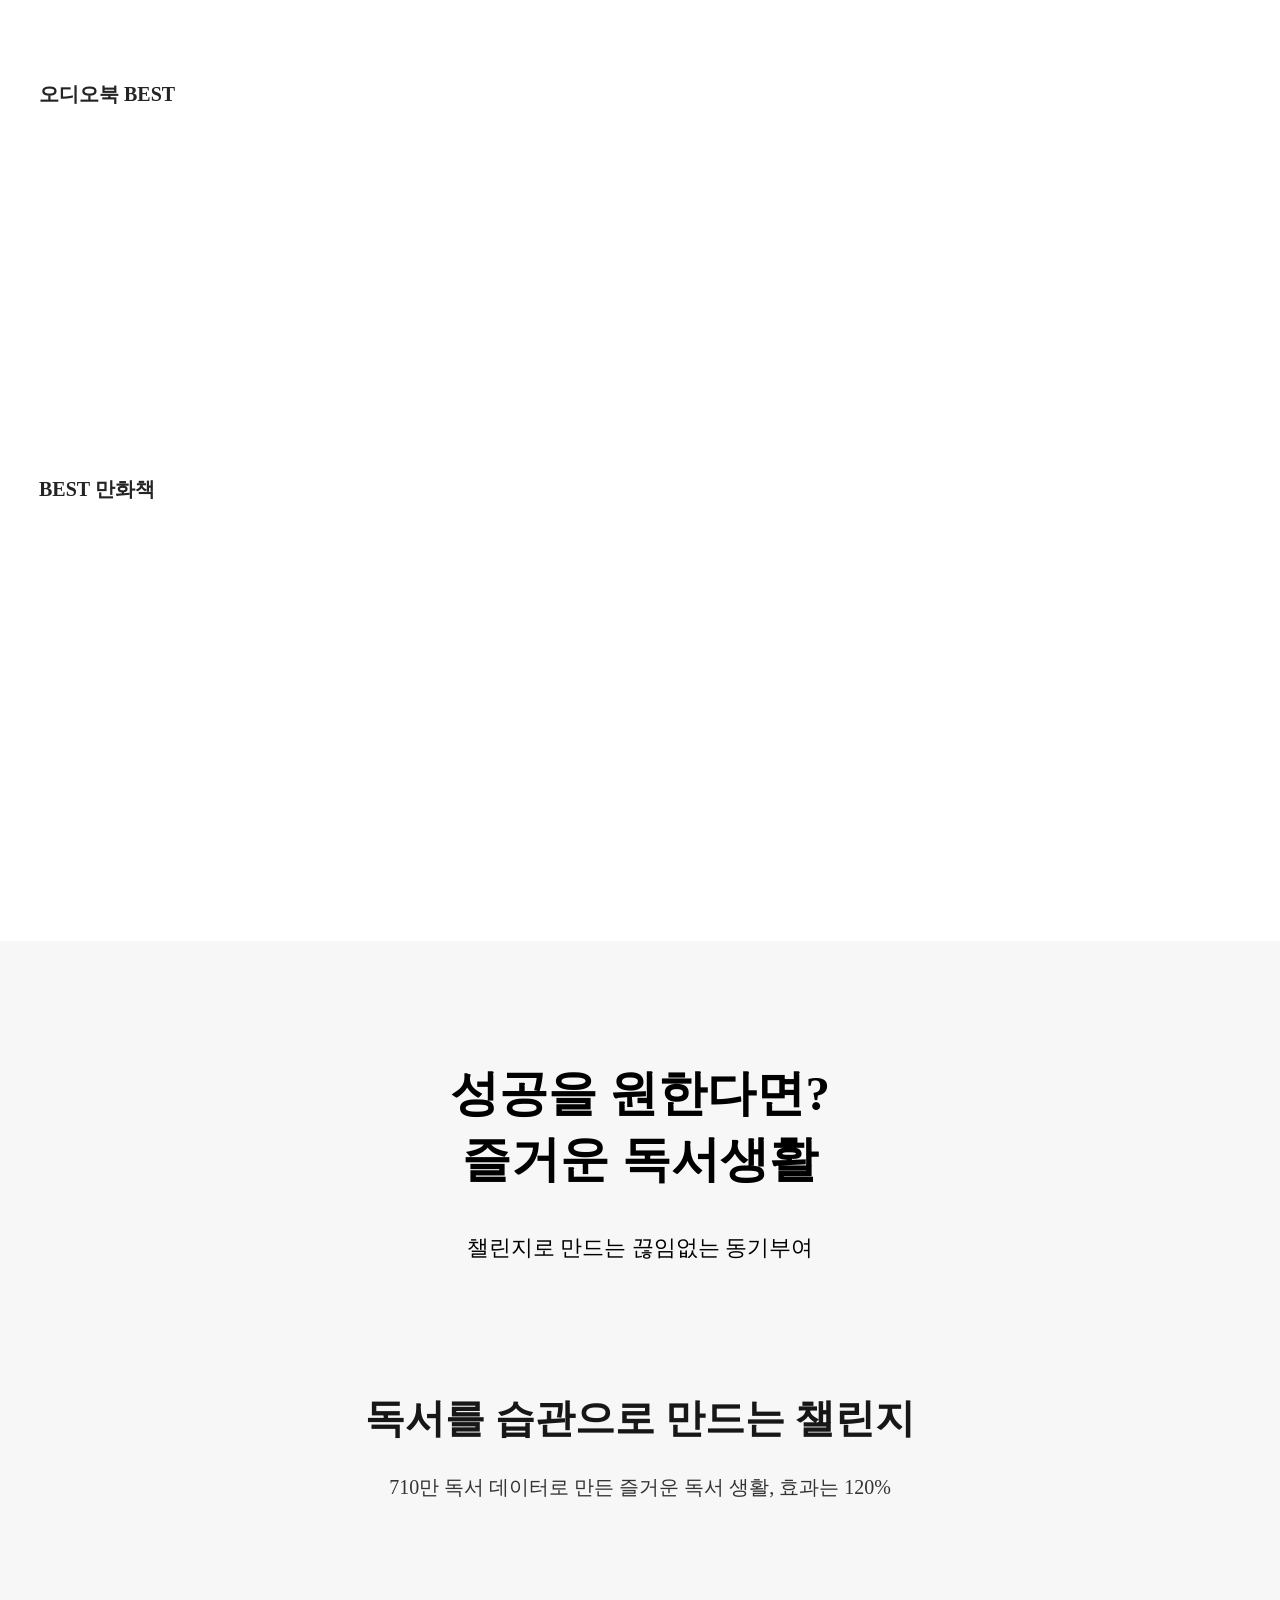
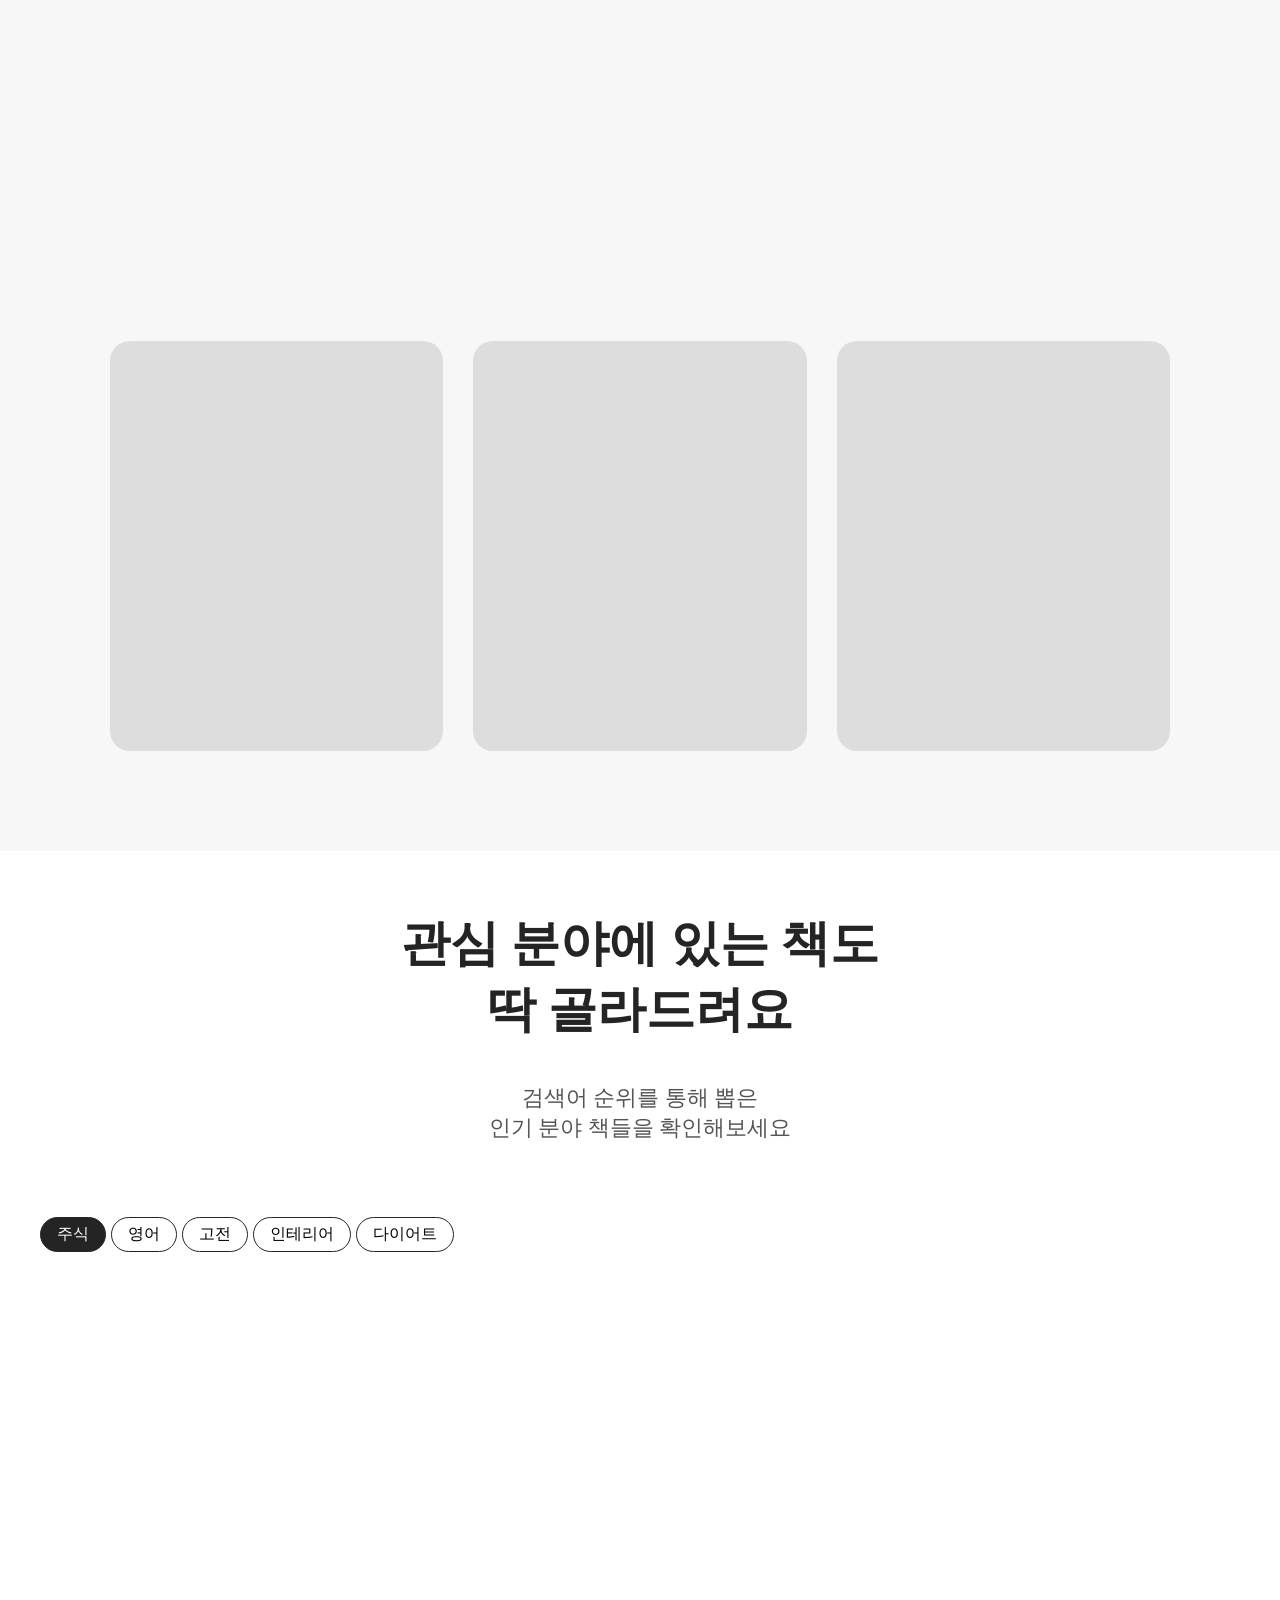
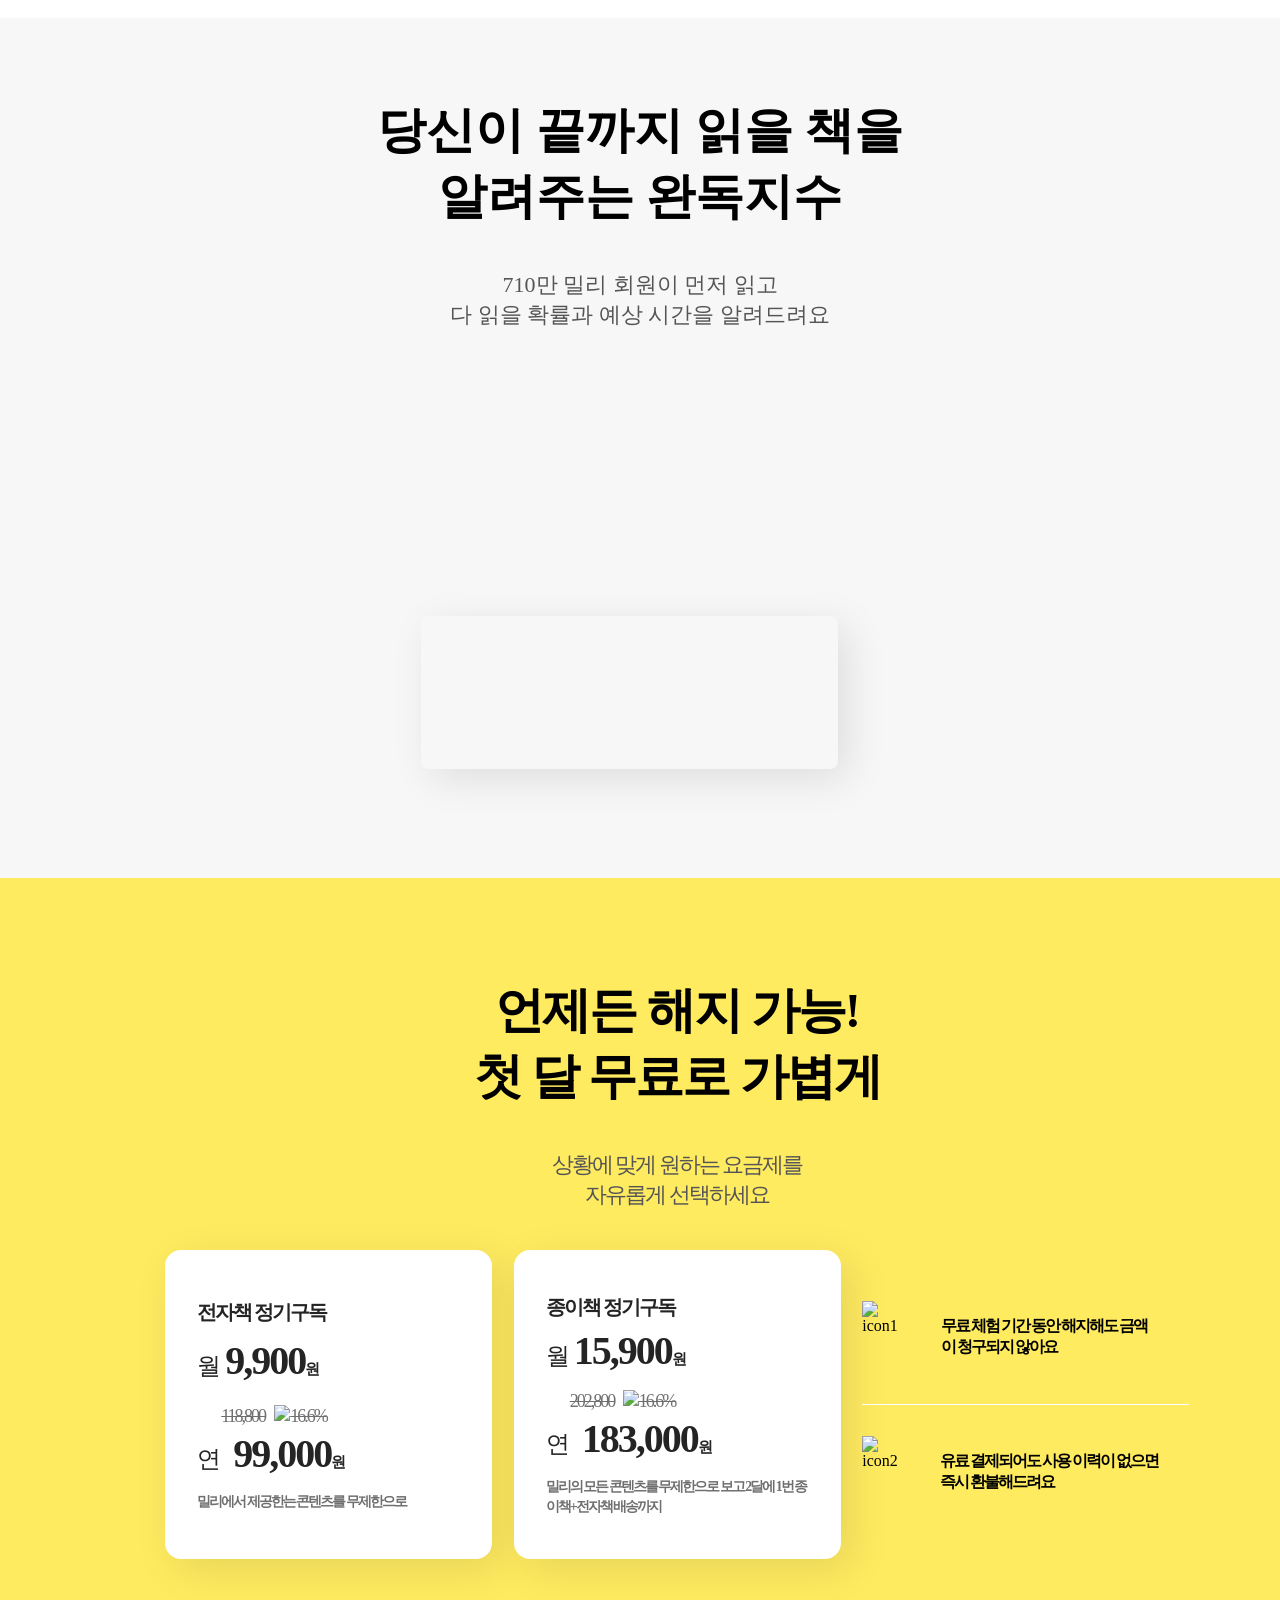
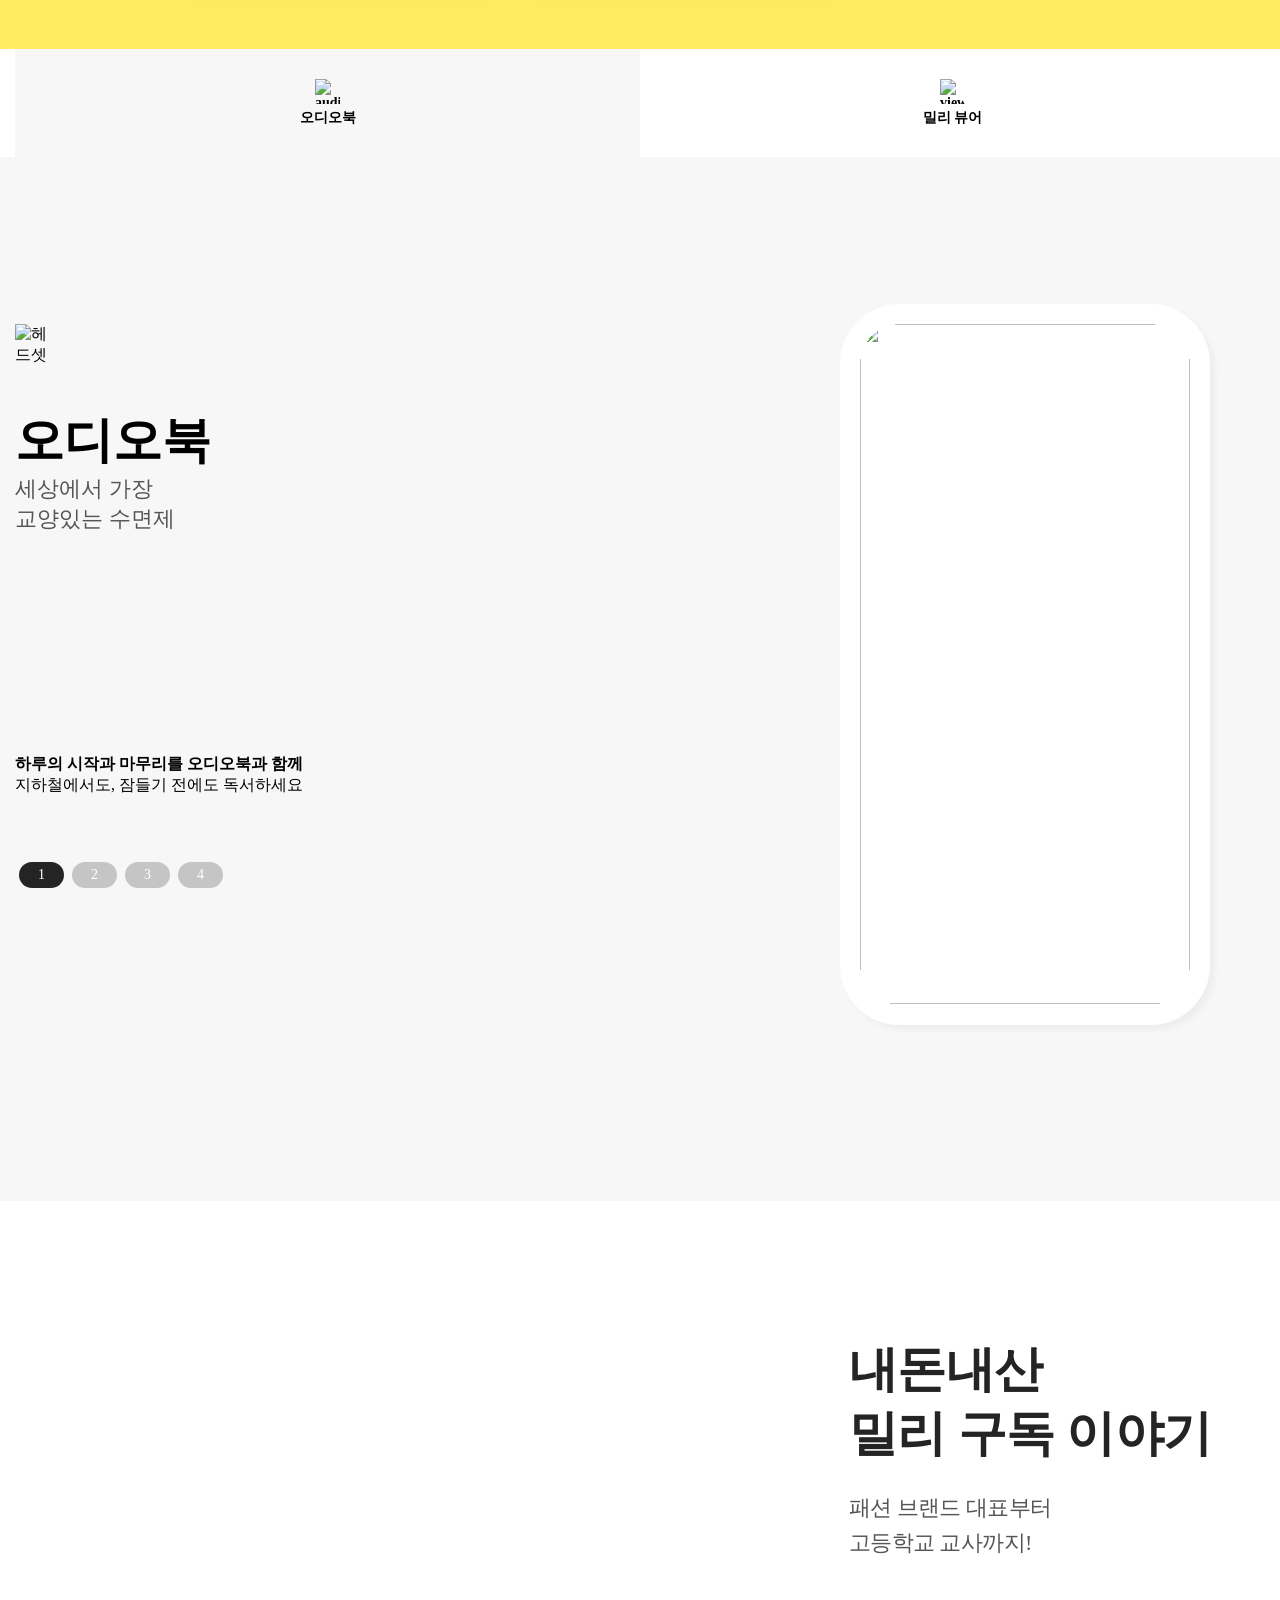
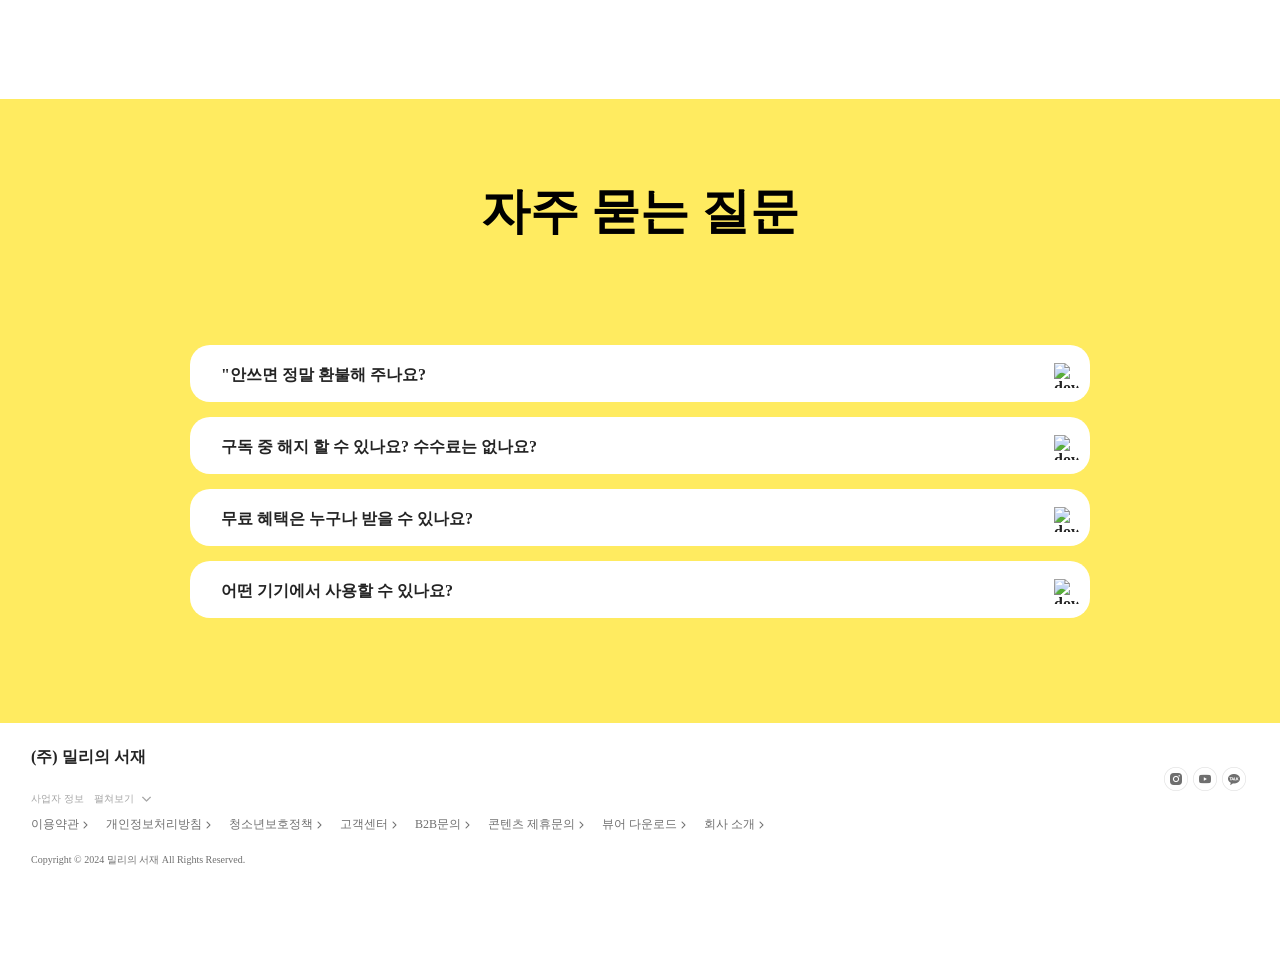
==== commit d959e6cb: "0327" ====
--- a/millie.html
+++ b/millie.html
@@ -9,9 +9,10 @@
 <script src="https://ajax.googleapis.com/ajax/libs/jquery/3.7.1/jquery.min.js"> </script>
 <script src="https://cdn.jsdelivr.net/npm/swiper@11/swiper-bundle.min.js"></script>
 <script src="js/swiper.js"></script>
-<!-- <script src="js/slide.js"></script> -->
+<script src="js/slide.js"></script>
 <script src="js/api.js"></script>
 <script src="js/click.js"></script>
+<script src="js/scroll.js"></script>
 
 <link rel="stylesheet" href="https://cdn.jsdelivr.net/npm/swiper@11/swiper-bundle.min.css" />
 <link rel="stylesheet" href="css/millie.css">
@@ -99,13 +100,16 @@
 
         <!--책 영상-->
         <div id="bookmovie">
+            <div class="bookmovie">
+                <div class="mv-txt">
             <h2>나만의 공간을 아름답게<br>
                 채워주는 오브제북</h2>
             <p>이미지와 사운드로 극대화된<br>
-                책의 감성을 오롯이 느껴보세요.</p>
+                책의 감성을 오롯이 느껴보세요.</p></div>
             <div id="video-box">
                 <video src="video/objectbook.mp4" controls></video>
             </div>
+        </div>
         </div>
 
         <!--베스트 책 페이지-->
@@ -193,10 +197,12 @@
             </div>
         </section>
         <section id="book_check_list">
+            <div id="text-box">
             <h2>관심 분야에 있는 책도<br>
                 딱 골라드려요</h2>
             <p>검색어 순위를 통해 뽑은<br>
                 인기 분야 책들을 확인해보세요</p>
+            </div>
             <div class="bestSellerList-wrap">
                 <ul class="book-wrapper">
                     <li class="book-item active">주식</li>
@@ -376,203 +382,272 @@
                     <li class="active"><img
                             src="https://d3udu241ivsax2.cloudfront.net/v3/images/brand/audiobook-border.40db36887379dbd5eee2bc4f75aa875f.png"
                             alt="audio">오디오북</li>
-                    <li><img
-                            src="https://d3udu241ivsax2.cloudfront.net/v3/images/brand/viewer-border.dcd3ac6fb82f44757ef93aa7253bf115.png"
+                    <li><img src="https://d3udu241ivsax2.cloudfront.net/v3/images/brand/viewer-border.dcd3ac6fb82f44757ef93aa7253bf115.png"
                             alt="viewer">밀리 뷰어</li>
 
                 </ul>
-                <!--스와이퍼1-->
-                <div class="audio_wrap">
-                    <div class="introduce">
-                        <div class="audio-textbox">
-                            <div class="audio-text">
-                                <img src="https://d3udu241ivsax2.cloudfront.net/v3/images/brand/audiobook-icon.ecfb1fa3014a2e0be79342716dc8a86f.png"
-                                    width="44px" height="44px" alt="헤드셋">
-                                <h2>오디오북</h2>
-                                <p>세상에서 가장<br>
-                                    교양있는 수면제</p>
-                            </div>
-                            <div id="slidewrap">
-
-                                <div class="slidetext">
-                                    <p>
-                                        <strong>하루의 시작과 마무리를 오디오북과 함께</strong><br>
-                                        지하철에서도, 잠들기 전에도 독서하세요
-                                    </p>
+            </div>
+            <!--스와이퍼1-->
+            <div class="audio_wrap">
+                <div class="introduce">
+                    <div class="audio-textbox">
+                        <div class="audio-text">
+                            <img src="https://d3udu241ivsax2.cloudfront.net/v3/images/brand/audiobook-icon.ecfb1fa3014a2e0be79342716dc8a86f.png"
+                                width="44px" height="44px" alt="헤드셋">
+                                <div class="textbox">
+                            <h2>오디오북</h2>
+                            <p>세상에서 가장<br>
+                                교양있는 수면제</p></div>
+                        </div>
+                        <div id="slidewrap">
+
+                            <div class="slidetext">
+                                <p>
+                                    <strong>하루의 시작과 마무리를 오디오북과 함께</strong><br>
+                                    지하철에서도, 잠들기 전에도 독서하세요
+                                </p>
+                            </div>
+                            <div class="slidetext">
+                                <p>
+                                    <strong>귀로 듣다가 눈으로도 같이 보면</strong><br>
+                                    더 내용이 잘 이해돼요
+                                </p>
+                            </div>
+                            <div class="slidetext">
+                                <p>
+                                    <strong>30분만에 책 요약</strong><br>
+                                    핵심만 쏙 골라 읽어주는 오디오북
+                                </p>
+                            </div>
+                            <div class="slidetext">
+                                <p>
+                                    <strong>이제훈부터 옥주현까지</strong><br>
+                                    셀럽이 읽어주는 오디오북
+                                </p>
+                            </div>
+
+                            <div class="swiper-pagination page1"></div>
+                        </div>
+                    </div>
+
+                    <div id="phonewrap">
+                        <div class="swiper mySwiper1">
+                            <div class="swiper-wrapper">
+                                <div class="swiper-slide"><img
+                                        src="https://d3udu241ivsax2.cloudfront.net/common/video/brand/audiobook-content04-230728.png?v4"
+                                        alt=""></div>
+                                <div class="swiper-slide"><video src="video/audiobook2.mp4" autoplay muted></video>
                                 </div>
-                                <div class="slidetext">
-                                    <p>
-                                        <strong>귀로 듣다가 눈으로도 같이 보면</strong><br>
-                                        더 내용이 잘 이해돼요
-                                    </p>
+                                <div class="swiper-slide"><img
+                                        src="https://d3udu241ivsax2.cloudfront.net/common/video/brand/audiobook-content01.png?v1"
+                                        alt=""></div>
+                                <div class="swiper-slide"><img
+                                        src="https://d3udu241ivsax2.cloudfront.net/common/video/brand/audiobook-content02.png?v1"
+                                        alt=""></div>
+                            </div>
+                        </div>
+                    </div>
+                </div>
+
+                <div class="introduce">
+                    <div class="audio-textbox">
+                        <div class="audio-text">
+                            <img src="https://d3udu241ivsax2.cloudfront.net/v3/images/brand/audiobook-icon.ecfb1fa3014a2e0be79342716dc8a86f.png"
+                                width="44px" height="44px" alt="헤드셋">
+                            <h2>밀리 뷰어</h2>
+                            <p>독서를 위한 가장<br>
+                                완벽한 도구</p>
+                        </div>
+                        <div id="slidewrap">
+
+                            <div class="slidetext">
+                                <p>
+                                    <strong>시선 추적 기능</strong><br>
+                                    눈동자로 페이지를 넘길 수 있어요
+
+                                </p>
+                            </div>
+                            <div class="slidetext">
+                                <p>
+                                    <strong>어느 기기에서도 OK</strong><br>
+                                    스마트폰, 태블릿, PC, E ink 기기까지
+                                </p>
+                            </div>
+                            <div class="slidetext">
+                                <p>
+                                    <strong>다크 모드</strong><br>
+                                    전자책이 눈 아프다는 편견은 버려요
+                                </p>
+                            </div>
+                            <div class="slidetext">
+                                <p>
+                                    <strong>자유로운 보기 설정</strong><br>
+                                    줄간격부터 폰트까지 내 마음대로 설정하면<br>
+                                    더욱 편한 독서를 할 수 있어요
+                                </p>
+                            </div>
+
+                            <div class="swiper-pagination page2"></div>
+                        </div>
+                    </div>
+                    <div id="phonewrap">
+
+                        <div class="swiper mySwiper2">
+                            <div class="swiper-wrapper">
+                                <div class="swiper-slide">
+                                    <video src="https://d3udu241ivsax2.cloudfront.net/common/video/brand/sight2.mp4?v1"
+                                        alt="video1" autoplay muted>
                                 </div>
-                                <div class="slidetext">
-                                    <p>
-                                        <strong>30분만에 책 요약</strong><br>
-                                        핵심만 쏙 골라 읽어주는 오디오북
-                                    </p>
+                                <div class="swiper-slide">
+                                    <img src="https://d3udu241ivsax2.cloudfront.net/common/video/brand/viewer-content01.png?v1"
+                                        alt="">
                                 </div>
-                                <div class="slidetext">
-                                    <p>
-                                        <strong>이제훈부터 옥주현까지</strong><br>
-                                        셀럽이 읽어주는 오디오북
-                                    </p>
+                                <div class="swiper-slide">
+                                    <video src="https://d3udu241ivsax2.cloudfront.net/common/video/brand/darkmode2.mp4"
+                                        autoplay muted></video>
                                 </div>
-
-                                <div class="swiper-pagination page1"></div>
-                            </div>
-                        </div>
-                    
-                        <div id="phonewrap">
-                            <div class="swiper mySwiper1">
-                                <div class="swiper-wrapper">
-                                    <div class="swiper-slide"><img
-                                            src="https://d3udu241ivsax2.cloudfront.net/common/video/brand/audiobook-content04-230728.png?v4"
-                                            alt=""></div>
-                                    <div class="swiper-slide"><video src="video/audiobook2.mp4" autoplay muted></video>
-                                    </div>
-                                    <div class="swiper-slide"><img
-                                            src="https://d3udu241ivsax2.cloudfront.net/common/video/brand/audiobook-content01.png?v1"
-                                            alt=""></div>
-                                    <div class="swiper-slide"><img
-                                            src="https://d3udu241ivsax2.cloudfront.net/common/video/brand/audiobook-content02.png?v1"
-                                            alt=""></div>
-                                </div>
+                                <div class="swiper-slide"> <video
+                                        src="https://d3udu241ivsax2.cloudfront.net/common/video/brand/viewer_system2.mp4?v1"
+                                        alt="video4" autoplay muted>
+                                        alt=""></div>
                             </div>
                         </div>
                     </div>
-
-                    <div class="introduce">                        
-                        <div class="audio-textbox">
-                            <div class="audio-text">
-                                <img src="https://d3udu241ivsax2.cloudfront.net/v3/images/brand/audiobook-icon.ecfb1fa3014a2e0be79342716dc8a86f.png"
-                                    width="44px" height="44px" alt="헤드셋">
-                                <h2>밀리 뷰어</h2>
-                                <p>독서를 위한 가장<br>
-                                    완벽한 도구</p>
-                            </div>
-                            <div id="slidewrap">
-
-                                <div class="slidetext">
-                                    <p>
-                                        <strong>시선 추적 기능</strong><br>
-                                        눈동자로 페이지를 넘길 수 있어요
-
-                                    </p>
-                                </div>
-                                <div class="slidetext">
-                                    <p>
-                                        <strong>어느 기기에서도 OK</strong><br>
-                                        스마트폰, 태블릿, PC, E ink 기기까지
-                                    </p>
-                                </div>
-                                <div class="slidetext">
-                                    <p>
-                                        <strong>다크 모드</strong><br>
-                                        전자책이 눈 아프다는 편견은 버려요
-                                    </p>
-                                </div>
-                                <div class="slidetext">
-                                    <p>
-                                        <strong>자유로운 보기 설정</strong><br>
-                                        줄간격부터 폰트까지 내 마음대로 설정하면<br>
-                                        더욱 편한 독서를 할 수 있어요
-                                    </p>
-                                </div>
-
-                                <div class="swiper-pagination page2"></div>
-                            </div>
-                        </div>
-                        <div id="phonewrap">
-
-                            <div class="swiper mySwiper2">
-                                <div class="swiper-wrapper">
-                                    <div class="swiper-slide">
-                                        <video src="https://d3udu241ivsax2.cloudfront.net/common/video/brand/sight2.mp4?v1" alt="video1" autoplay muted></div>
-                                    <div class="swiper-slide">
-                                        <img
-                                            src="https://d3udu241ivsax2.cloudfront.net/common/video/brand/viewer-content01.png?v1"
-                                            alt="">
-                                    </div>
-                                    <div class="swiper-slide">
-                                        <video src="https://d3udu241ivsax2.cloudfront.net/common/video/brand/darkmode2.mp4" autoplay muted></video>
-                                    </div>
-                                    <div class="swiper-slide"> <video src="https://d3udu241ivsax2.cloudfront.net/common/video/brand/viewer_system2.mp4?v1" alt="video4" autoplay muted>
-                                            alt=""></div>
-                                </div>
-                            </div>
-                        </div>
-                    </div>
-                </div>
-
-
-            </div>
-
-        </section>
-      <section id="review_bg">
-        <div id="reviewsize">
-      <div id="bg-re" style="overflow: hidden;"><iframe width="100%" height="100%" src="https://www.youtube.com/embed/c-XG8k_w1LM" title="내돈내산! 밀리 구독 후기" frameborder="0" allow="accelerometer; autoplay; clipboard-write; encrypted-media; gyroscope; picture-in-picture; web-share" allowfullscreen ></iframe></div>
-      <div class="textbox">
-      <h2>내돈내산<br>
-        밀리 구독 이야기</h2>
-      <p>패션 브랜드 대표부터<br>
-        고등학교 교사까지!</p></div>
+                </div>
+            </div>
+
+
+
+
+        </section>
+        <section id="review_bg">
+            <div id="reviewsize">
+                <div id="bg-re" style="overflow: hidden;"><iframe width="100%" height="100%"
+                        src="https://www.youtube.com/embed/c-XG8k_w1LM" title="내돈내산! 밀리 구독 후기" frameborder="0"
+                        allow="accelerometer; autoplay; clipboard-write; encrypted-media; gyroscope; picture-in-picture; web-share"
+                        allowfullscreen></iframe></div>
+                <div class="textbox">
+                    <h2>내돈내산<br>
+                        밀리 구독 이야기</h2>
+                    <p>패션 브랜드 대표부터<br>
+                        고등학교 교사까지!</p>
+                </div>
+            </div>
+        </section>
+        <!--질문/답변 페이지-->
+        <section id="QA_page">
+            <div id="QA_box">
+                <h2>자주 묻는 질문</h2>
+                <div id="QA_list_box">
+                    <ul>
+                        <li>
+                            <p>"안쓰면 정말 환불해 주나요?
+                                <img src="https://d3udu241ivsax2.cloudfront.net/v3/images/brand/down.ad6759519210e8ae0cf9c13157ede6b7.png"
+                                    alt="down" class="QA_icon active">
+                            </p>
+                            <ul class="QA_list_bottom">
+                                <li>물론입니다. 결제 후 콘텐츠 다운로드 및 열람을 하지 않으셨다면 전액 환불해 드리고 있어요.
+                                <li>
+                                    <b>[밀리 > 관리 > 구독관리 > 결제 내역 확인]</b>
+                                    에서 직접 환불이 가능하며,<br>
+                                    해결이 어려운 경우 고객센터로 문의해 주세요.
+                                </li>
+                            </ul>
+                        </li>
+
+                        <li>
+                            <p>구독 중 해지 할 수 있나요? 수수료는 없나요?
+                                <img src="https://d3udu241ivsax2.cloudfront.net/v3/images/brand/down.ad6759519210e8ae0cf9c13157ede6b7.png"
+                                    alt="down" class="QA_icon active">
+                            </p>
+                            <ul class="QA_list_bottom">
+                                <li>다음달 부터 결제되지 않도록 수수료 없이 언제든지 해지하실 수 있습니다.<br><b>[밀리 &gt; 관리 &gt; 구독관리 &gt; 자동결제
+                                        해지]</b> 메뉴를
+                                    통해 기간에 상관없이 직접 가능해요.</li>
+
+                            </ul>
+                        </li>
+                        <li>
+                            <p>무료 혜택은 누구나 받을 수 있나요?<img
+                                    src="https://d3udu241ivsax2.cloudfront.net/v3/images/brand/down.ad6759519210e8ae0cf9c13157ede6b7.png"
+                                    alt="down" class="QA_icon"></p>
+                            <ul class="QA_list_bottom">
+                                <li>네, 밀리 회원이라면 누구나 첫 정기구독 신청 시 1회 첫 달 무료 혜택이 제공됩니다.<br>단, 종이책+전자책 정기구독의 경우 첫 주 무료 혜택만
+                                    제공됩니다.<br>아직 신청하지 않으셨다면 바로 구독신청으로 혜택을 받아보세요.</li>
+
+                            </ul>
+                        </li>
+                        <li>
+                            <p>어떤 기기에서 사용할 수 있나요?<img
+                                    src="https://d3udu241ivsax2.cloudfront.net/v3/images/brand/down.ad6759519210e8ae0cf9c13157ede6b7.png"
+                                    alt="down" class="QA_icon"></p>
+                            <ul class="QA_list_bottom">
+
+                                <li>아래 기기와 버전에서 밀리를 사용할 수 있습니다.<br><br>- 휴대폰 / 태블릿 : iOS13, Android 6 이상 지원 <br>- 휴대폰 /
+                                    태블릿 :
+                                    iOS13, Android 6 이상 지원 <br>- E ink : Android 4.4 이상 지원<br>(크레마 그랑데, 크레마 카르타G,
+                                    이노스페이스원 공식 판매
+                                    기기, 교보 Sam 7.8 등) </li>
+
+                            </ul>
+                        </li>
+
+                    </ul>
+                </div>
+            </div>
+        </section>
+        <footer>
+            <div id="footer_box">
+                <div id="footer_box_top">
+                    <h1>(주) 밀리의 서재</h1>
+
+                    <p>
+                        <a href=""><img src="image/footerlogo1.png" alt="icon"></a>
+                        <a href=""><img src="image/footerlogo2.png" alt="icon"></a>
+                        <a href=""><img src="image/footerlogo3.png" alt="icon"></a>
+
+                    </p>
+                </div>
+
+                <button id="footer_btn">사업자 정보<span>펼쳐보기 </span><img src="image/footericondown.png" alt="icon"></button>
+                <div id="footer_btn_UP">
+
+                    <ul>
+                        <li>대표이사 : 서영택</li>
+                        <li>사업자등록번호 : 423-88-00370</li>
+                        <li>호스팅 제공자 : (주)밀리의 서재</li>
+                    </ul>
+                    <ul>
+                        <li></li>
+                        <li>통신판매업 신고번호 : 2016-서울마포-2012호</li>
+                        <li>주소 : 서울특별시 마포구 양화로 45, 16층 (메세나폴리스 세아타워)</li>
+                    </ul>
+
+                    <ul id="footer_ul_last">
+                        <li>개인정보보호 관련 문의 : privacy@millie.town</li>
+                        <li>마케팅 제휴 문의 : business@millie.town</li>
+                    </ul>
+
+                </div>
+                <div class="foot_bottom">
+                    <ul>
+                        <li>이용약관<img src="image/footericon.png" alt="icon"></li>
+                        <li>개인정보처리방침<img src="image/footericon.png" alt="icon"></li>
+                        <li>청소년보호정책<img src="image/footericon.png" alt="icon"></li>
+                        <li>고객센터<img src="image/footericon.png" alt="icon"></li>
+                        <li>B2B문의<img src="image/footericon.png" alt="icon"></li>
+                        <li>콘텐츠 제휴문의<img src="image/footericon.png" alt="icon"></li>
+                        <li>뷰어 다운로드<img src="image/footericon.png" alt="icon"></li>
+                        <li>회사 소개<img src="image/footericon.png" alt="icon"></li>
+                    </ul>
+                </div>
+
+                <p>Copyright © 2024 밀리의 서재 All Rights Reserved.</p>
+
+
+            </div>
+        </footer>
     </div>
-    </section>
-<!--질문/답변 페이지-->
-    <section id="QA_page">
-        <div id="QA_box">
-            <h2>자주 묻는 질문</h2>
-            <div id="QA_list_box">
-                <ul>
-                    <li>
-                        <p>"안쓰면 정말 환불해 주나요?
-                            <img src="https://d3udu241ivsax2.cloudfront.net/v3/images/brand/down.ad6759519210e8ae0cf9c13157ede6b7.png" alt="down" class="QA_icon active">
-                        </p>
-                        <ul class="QA_list_bottom" style="display: block;">
-                            <li>물론입니다. 결제 후 콘텐츠 다운로드 및 열람을 하지 않으셨다면 전액 환불해 드리고 있어요.
-                            <li>
-                                <b>[밀리 > 관리 > 구독관리 > 결제 내역 확인]</b>
-                                에서 직접 환불이 가능하며,<br>
-                                해결이 어려운 경우 고객센터로 문의해 주세요.
-                            </li>
-                        </ul>
-                    </li>
-    
-                    <li>
-                        <p>구독 중 해지 할 수 있나요? 수수료는 없나요?
-                            <img src="https://d3udu241ivsax2.cloudfront.net/v3/images/brand/down.ad6759519210e8ae0cf9c13157ede6b7.png" alt="down" class="QA_icon active">
-                        </p>
-                        <ul class="QA_list_bottom" style="display: block;">
-                            <li>다음달 부터 결제되지 않도록 수수료 없이 언제든지 해지하실 수 있습니다.<br><b>[밀리 &gt; 관리 &gt; 구독관리 &gt; 자동결제 해지]</b> 메뉴를
-                                통해 기간에 상관없이 직접 가능해요.</li>
-    
-                        </ul>
-                    </li>
-                    <li>
-                        <p>무료 혜택은 누구나 받을 수 있나요?<img src="https://d3udu241ivsax2.cloudfront.net/v3/images/brand/down.ad6759519210e8ae0cf9c13157ede6b7.png" alt="down" class="QA_icon"></p>
-                        <ul class="QA_list_bottom">
-                            <li>네, 밀리 회원이라면 누구나 첫 정기구독 신청 시 1회 첫 달 무료 혜택이 제공됩니다.<br>단, 종이책+전자책 정기구독의 경우 첫 주 무료 혜택만
-                                제공됩니다.<br>아직 신청하지 않으셨다면 바로 구독신청으로 혜택을 받아보세요.</li>
-    
-                        </ul>
-                    </li>
-                    <li>
-                        <p>어떤 기기에서 사용할 수 있나요?<img src="https://d3udu241ivsax2.cloudfront.net/v3/images/brand/down.ad6759519210e8ae0cf9c13157ede6b7.png" alt="down" class="QA_icon"></p>
-                        <ul class="QA_list_bottom">
-    
-                            <li>아래 기기와 버전에서 밀리를 사용할 수 있습니다.<br><br>- 휴대폰 / 태블릿 : iOS13, Android 6 이상 지원 <br>- 휴대폰 / 태블릿 :
-                                iOS13, Android 6 이상 지원 <br>- E ink : Android 4.4 이상 지원<br>(크레마 그랑데, 크레마 카르타G, 이노스페이스원 공식 판매
-                                기기, 교보 Sam 7.8 등) </li>
-    
-                        </ul>
-                    </li>
-                    <li></li>
-                </ul>
-            </div>
-        </div>
-    </section>
-    </div>
 
 </body>
 
--- a/css/millie.css
+++ b/css/millie.css
@@ -27,16 +27,6 @@
   flex-direction: column;
   align-items: center;
 }
-#section3 h2 {
-  font-size: 49px;
-  color: #242424;
-  text-align: center;
-}
-#section3 p {
-  font-size: 22px;
-  color: #555;
-  text-align: center;
-}
 #section3 #title-box {
   width: 100%;
   height: 240px;
@@ -44,6 +34,22 @@
   flex-direction: column;
   justify-content: space-between;
   margin-bottom: 60px;
+  transform: translateY(50px);
+  opacity: 0;
+  transition: 2s;
+  transform: translateY(100px);
+  opacity: 0;
+  transition: 2s;
+}
+#section3 #title-box h2 {
+  font-size: 49px;
+  color: #242424;
+  text-align: center;
+}
+#section3 #title-box p {
+  font-size: 22px;
+  color: #555;
+  text-align: center;
 }
 #section3 #bookimages {
   width: 100%;
@@ -83,12 +89,22 @@
   justify-content: space-between;
   align-items: center;
 }
-#bookmovie h2 {
+#bookmovie .bookmovie {
+  width: 1250px;
+  margin: 0 auto;
+  text-align: center;
+}
+#bookmovie .bookmovie .mv-txt {
+  transform: translateY(50px);
+  opacity: 0;
+  transition: 2s;
+}
+#bookmovie .bookmovie h2 {
   font-size: 49px;
   margin: 0 0 24px 0;
   text-align: center;
 }
-#bookmovie p {
+#bookmovie .bookmovie p {
   font-size: 22px;
   margin: 0 0 24px 0;
 }
@@ -96,6 +112,7 @@
 #video-box {
   width: 730px;
   height: 410px;
+  margin: 0 auto;
 }
 #video-box video {
   width: 100%;
@@ -111,6 +128,11 @@
   align-items: center;
   justify-content: space-around;
   text-align: center;
+}
+#best_seller #text_box {
+  transform: translateY(50px);
+  opacity: 0;
+  transition: 2s;
 }
 #best_seller #text_box h2 {
   font-size: 49px;
@@ -176,6 +198,9 @@
 }
 #challenge_page #text_box {
   text-align: center;
+  transform: translateY(100px);
+  opacity: 0;
+  transition: 2s;
 }
 #challenge_page #text_box h2 {
   font-size: 49px;
@@ -201,12 +226,19 @@
   padding: 48px 0 0;
 }
 #challenge_page #img_box p {
+  transform: translateY(20px);
+  opacity: 0;
+  transition: 1s;
   font-size: 20px;
   color: #333;
   text-align: center;
   padding: 28px 0 0;
 }
 #challenge_page #lifestory {
+  transform: translateY(100px);
+  opacity: 0;
+  transition: 0.4s ease-in-out;
+  transition-delay: 0.9s;
   width: 1090px;
   height: 450px;
   margin: 30px auto;
@@ -238,13 +270,18 @@
   height: auto;
   background-color: #fff;
 }
-#book_check_list h2 {
+#book_check_list #text-box {
+  transform: translateY(50px);
+  opacity: 0;
+  transition: 2s;
+}
+#book_check_list #text-box h2 {
   font-size: 49px;
   color: #242424;
   text-align: center;
   margin: 60px 0 0 0;
 }
-#book_check_list p {
+#book_check_list #text-box p {
   font-size: 22px;
   color: #555555;
   text-align: center;
@@ -315,12 +352,12 @@
   height: 860px;
 }
 #reading .section-wrap {
-  width: 1440px;
+  width: 1250px;
   height: 764px;
   margin: 0 auto;
 }
 #reading .section-wrap .reading-wrap {
-  width: 1440px;
+  width: 100%;
   height: 542px;
   padding: 40px 24px 0;
   margin: 0 auto;
@@ -355,10 +392,15 @@
 }
 #reading .section-wrap .reading-wrap .content-wrap .card-wrap {
   height: 100%;
+  transform: translateY(20px);
+  opacity: 0;
+  transition: 2s;
 }
 #reading .section-wrap .reading-wrap .content-wrap .card-wrap .card {
   width: 172px;
   height: 172px;
+  transform: scale(0);
+  transition: 0.3s ease-out;
 }
 #reading .section-wrap .reading-wrap .content-wrap .card-wrap .card.card1 {
   position: absolute;
@@ -375,6 +417,7 @@
   background-image: url(https://d3udu241ivsax2.cloudfront.net/v3/images/brand/reading-card02.f1d517fe9b18dc4a7fcdd58f7f57afbe.png);
   background-size: cover;
   background-position: center;
+  transition-delay: 0.4s;
 }
 #reading .section-wrap .reading-wrap .content-wrap .card-wrap .card.card3 {
   position: absolute;
@@ -383,6 +426,7 @@
   background-image: url(https://d3udu241ivsax2.cloudfront.net/v3/images/brand/reading-card03.099696781998fdcfbc88f69f81ddd990.png);
   background-size: cover;
   background-position: center;
+  transition-delay: 0.2s;
 }
 #reading .section-wrap .reading-wrap .content-wrap .card-wrap .card.card4 {
   position: absolute;
@@ -391,6 +435,12 @@
   background-image: url(https://d3udu241ivsax2.cloudfront.net/v3/images/brand/reading-card04.178fde7cba62b12c0e4c5ef28fa01528.png);
   background-size: cover;
   background-position: center;
+  transition-delay: 0.6s;
+}
+#reading .section-wrap .textwrap {
+  transform: translateY(50px);
+  opacity: 0;
+  transition: 2s;
 }
 #reading .section-wrap .textwrap h2 {
   font-size: 49px;
@@ -412,12 +462,15 @@
   letter-spacing: -2px;
 }
 #price #price-wrap {
-  width: 1440px;
+  width: 1250px;
   height: 770px;
   margin: 0 auto;
   padding: 60px 2% 0 100px;
 }
 #price #price-wrap .textbox {
+  transform: translateY(50px);
+  opacity: 0;
+  transition: 2s;
   text-align: center;
   padding-top: 40px;
 }
@@ -535,16 +588,16 @@
 #audioview {
   width: 100%;
   height: 1150px;
-  background-color: #f7f7f7;
   position: relative;
 }
 #audioview #top_tab {
-  width: 100%;
+  width: 1250px;
   height: 108px;
+  margin: 0 auto;
   background-color: #fff;
 }
 #audioview #top_tab ul {
-  width: 1200px;
+  width: 1250px;
   height: 100%;
   display: flex;
   align-items: center;
@@ -571,23 +624,29 @@
 }
 
 .audio_wrap {
-  width: 1200px;
+  width: 100%;
   margin: 0 auto;
   position: relative;
+  background-color: #f7f7f7;
 }
 .audio_wrap .introduce {
-  display: flex;
-  position: absolute;
-  top: 97px;
-  left: 0;
+  width: 1250px;
+  margin: 0 auto;
+  display: flex;
+  padding: 147px 0;
 }
 .audio_wrap .introduce:not(:first-of-type) {
   display: none;
 }
-.audio_wrap .introduce .audio-textbox h2 {
+.audio_wrap .introduce .audio-textbox .textbox {
+  transform: translateY(40px);
+  opacity: 0;
+  transition: 2s;
+}
+.audio_wrap .introduce .audio-textbox .textbox h2 {
   font-size: 49px;
 }
-.audio_wrap .introduce .audio-textbox p {
+.audio_wrap .introduce .audio-textbox .textbox p {
   font-size: 22px;
   color: #555555;
 }
@@ -623,6 +682,9 @@
   height: 680px;
 }
 .audio_wrap #phonewrap {
+  transform: translateY(100px);
+  opacity: 0;
+  transition: 1s;
   overflow: hidden;
   width: 370px;
   height: 721px;
@@ -677,7 +739,7 @@
 }
 #review_bg #reviewsize {
   position: relative;
-  width: 1440px;
+  width: 1250px;
   height: 100%;
   display: flex;
   align-items: center;
@@ -685,7 +747,10 @@
 }
 #review_bg .textbox {
   position: absolute;
-  right: 200px;
+  right: 53px;
+  transform: translateY(50px);
+  opacity: 0;
+  transition: 2s;
 }
 #review_bg .textbox h2 {
   font-weight: 700;
@@ -703,7 +768,7 @@
 }
 #review_bg #bg-re {
   position: absolute;
-  left: 80px;
+  left: -7px;
   top: -60px;
   width: 415px;
   height: 415px;
@@ -711,32 +776,162 @@
 
 #QA_page {
   width: 100%;
-  height: 673px;
   padding: 80px 0;
   background-color: #ffeb60;
 }
 #QA_page #QA_box {
   max-width: 920px;
-  height: 364px;
-  margin: 65px auto 0;
+  margin: 0 auto;
+}
+#QA_page #QA_box p {
+  color: #242424;
+  font-size: 16px;
+  font-weight: 700;
 }
 #QA_page #QA_box h2 {
   text-align: center;
   font-size: 49px;
 }
+#QA_page #QA_box #QA_list_box {
+  margin-top: 90px;
+  max-width: 920px;
+  position: relative;
+}
+#QA_page #QA_box #QA_list_box p {
+  padding: 10px 6px 16px 16px;
+  cursor: pointer;
+}
+#QA_page #QA_box #QA_list_box .QA_list_bottom {
+  display: none;
+  border-top: 1px solid black;
+}
 #QA_page #QA_box #QA_list_box ul {
-  width: 920px;
+  height: auto;
+  padding: 10px 10px;
 }
 #QA_page #QA_box #QA_list_box ul li {
+  color: #555;
+  font-size: 12px;
+  padding: 10px 15px 0px 15px;
+  margin: 0 0;
+  position: relative;
   background-color: #fff;
   border-radius: 20px;
   margin-bottom: 15px;
+  font-weight: 300;
+}
+#QA_page #QA_box #QA_list_box ul img {
+  width: 25px;
+  height: 25px;
+  cursor: pointer;
+  position: absolute;
+  top: 18px;
+  left: 96%;
+}
+#QA_page #QA_box #QA_list_box ul img.rotate {
+  transform: rotate(180deg);
+}
+
+footer {
+  width: 100%;
+  height: 250px;
+  background-color: #fff;
+}
+footer p {
+  font-size: 10px;
+  color: #6f6f6f;
+  margin-top: 20px;
+}
+footer #footer_box {
+  width: 1250px;
+  margin: 0 auto;
+  padding: 24px 16px 34px;
+}
+footer #footer_box #footer_box_top {
+  display: flex;
+  justify-content: space-between;
+  margin: 0 auto;
+}
+footer #footer_box #footer_box_top h1 {
+  font-size: 16px;
+  color: #242424;
   font-weight: 700;
-  padding: 14px 24px 1px;
+}
+footer #footer_box #footer_box_top p {
+  width: 88px;
+  height: 24px;
+  display: flex;
+  justify-content: space-around;
+}
+footer #footer_box #footer_box_top img {
+  width: 100%;
+  height: 100%;
+}
+footer #footer_box #footer_btn {
+  font-size: 10px;
+  color: #a5a5a5;
+  background-color: #fff;
+  border: none;
+  display: flex;
+  align-items: center;
+  cursor: pointer;
+  margin-bottom: 10px;
+}
+footer #footer_box #footer_btn span {
+  padding-left: 10px;
+}
+footer #footer_box #footer_btn img {
+  width: 15px;
+  height: 15px;
+  margin-left: 5px;
+}
+footer #footer_box #footer_btn_UP {
+  display: none;
+}
+footer #footer_box #footer_btn_UP button {
+  font-size: 10px;
+  color: #a5a5a5;
+  background-color: #fff;
+  border: none;
+  display: flex;
+  align-items: center;
+  cursor: pointer;
+  margin-bottom: 10px;
+}
+footer #footer_box #footer_btn_UP img {
+  width: 15px;
+  height: 15px;
+  margin-left: 5px;
+}
+footer #footer_box #footer_btn_UP ul {
+  display: flex;
+  font-size: 12px;
+  color: #6f6f6f;
+  padding: 4px;
+}
+footer #footer_box #footer_btn_UP ul li {
+  font-size: 10px;
+  color: #a5a5a5;
+  margin-right: 10px;
+}
+footer #footer_box .foot_bottom ul {
+  display: flex;
+  width: 1250px;
+  height: 17px;
+}
+footer #footer_box .foot_bottom ul li {
+  font-size: 12px;
+  color: #6f6f6f;
+  display: flex;
+  align-items: center;
+  margin-right: 15px;
+}
+footer #footer_box .foot_bottom ul li img {
+  width: 12px;
 }
 
 header {
-  width: 1903px;
+  width: 100%;
   height: 64px;
   display: flex;
   justify-content: space-between;
@@ -784,14 +979,14 @@
 }
 
 .section1 {
-  width: 1903px;
-  height: 748px;
+  width: 100%;
+  height: 750px;
   padding: 64px 0 0 0;
 }
 .section1 .section1-wrap {
   z-index: 100;
   margin: 0 auto;
-  width: 1200px;
+  width: 1250px;
   height: 750px;
   background: transparent;
   background-size: 765px;
@@ -802,6 +997,9 @@
   display: block;
 }
 .section1 .section1-wrap .text-wrap {
+  transform: translateY(100px);
+  opacity: 0;
+  transition: 2s;
   margin: 80px 0 0 0;
   background: transparent;
   background-size: 346px;
@@ -809,10 +1007,11 @@
   width: 1104px;
   height: 223px;
   background-image: url(https://d3udu241ivsax2.cloudfront.net/v3/images/brand/slogan.4c47e7658eb4f468e43253b57f8466b5.png);
+  position: relative;
 }
 .section1 .section1-wrap .image-wrap {
   position: absolute;
-  bottom: 215px;
+  top: 500px;
   background: transparent;
   background-size: 178px;
   background-repeat: no-repeat;
@@ -836,7 +1035,7 @@
 }
 .section2 .section2-wrap {
   margin: 0 auto;
-  width: 1440px;
+  width: 1250px;
   height: 920px;
   display: flex;
   flex-direction: column;
@@ -845,8 +1044,11 @@
   padding: 80px 0 70px;
 }
 .section2 .text-wrap {
-  width: 1440px;
+  width: 100%;
   height: auto;
+  transform: translateY(100px);
+  opacity: 0;
+  transition: 2s;
 }
 .section2 .text-wrap h2 {
   text-align: center;
@@ -871,6 +1073,9 @@
   flex-wrap: wrap;
   justify-content: space-between;
   align-items: center;
+  transform: translateY(100px);
+  opacity: 0;
+  transition: 2s;
 }
 .section2 .list-wrap .card-list li {
   width: 400px;
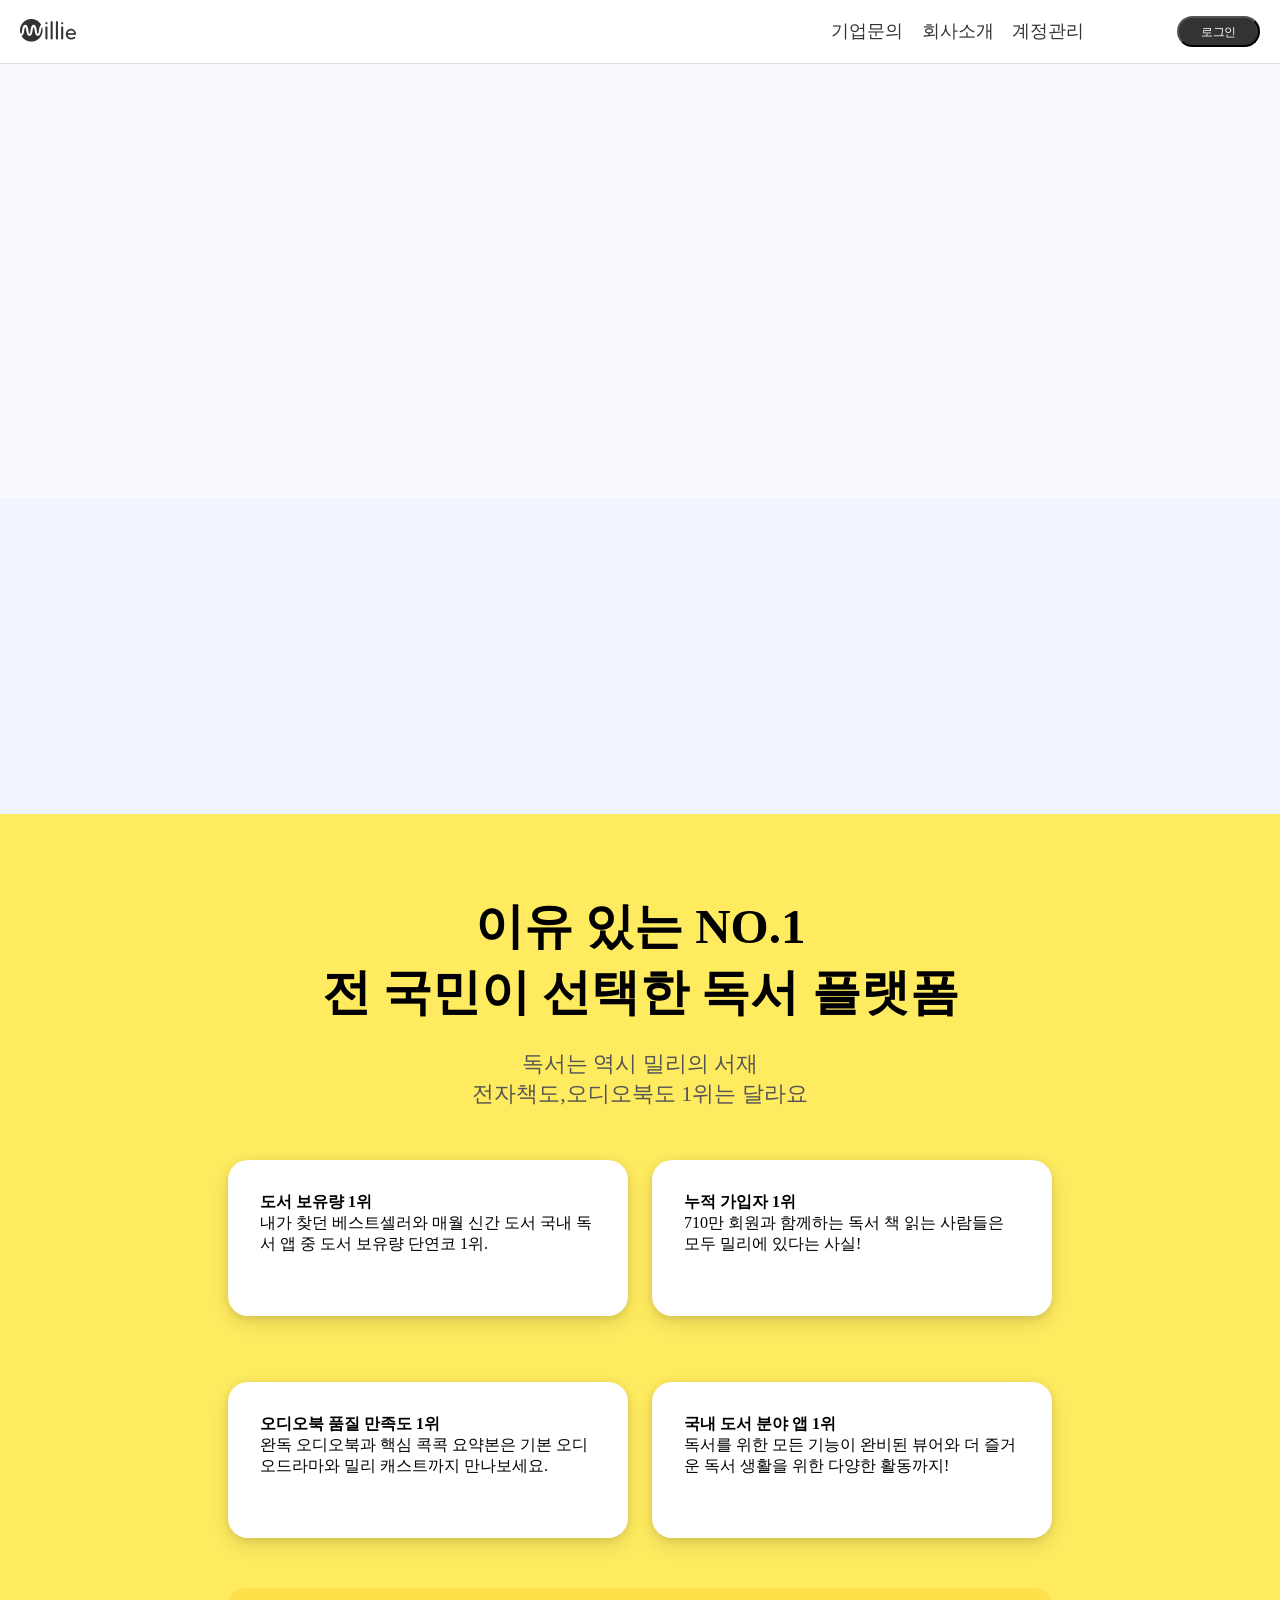
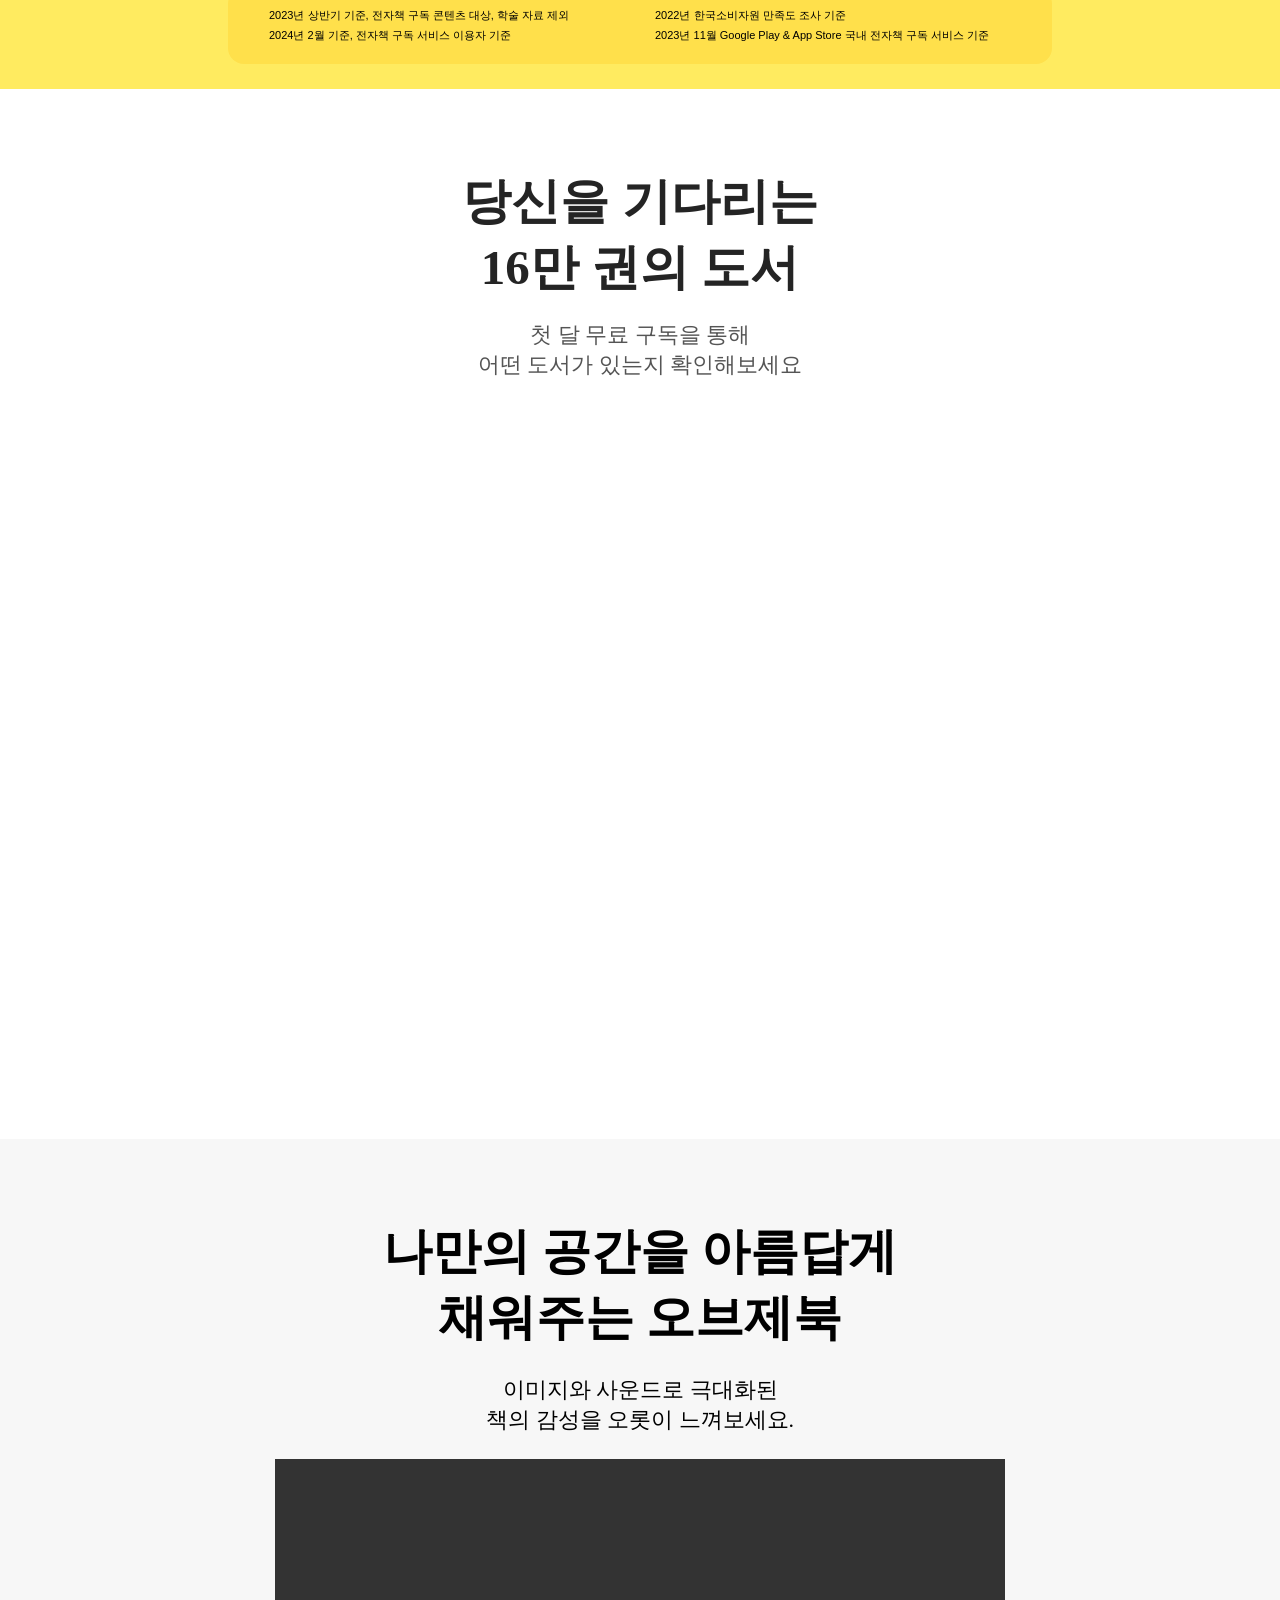
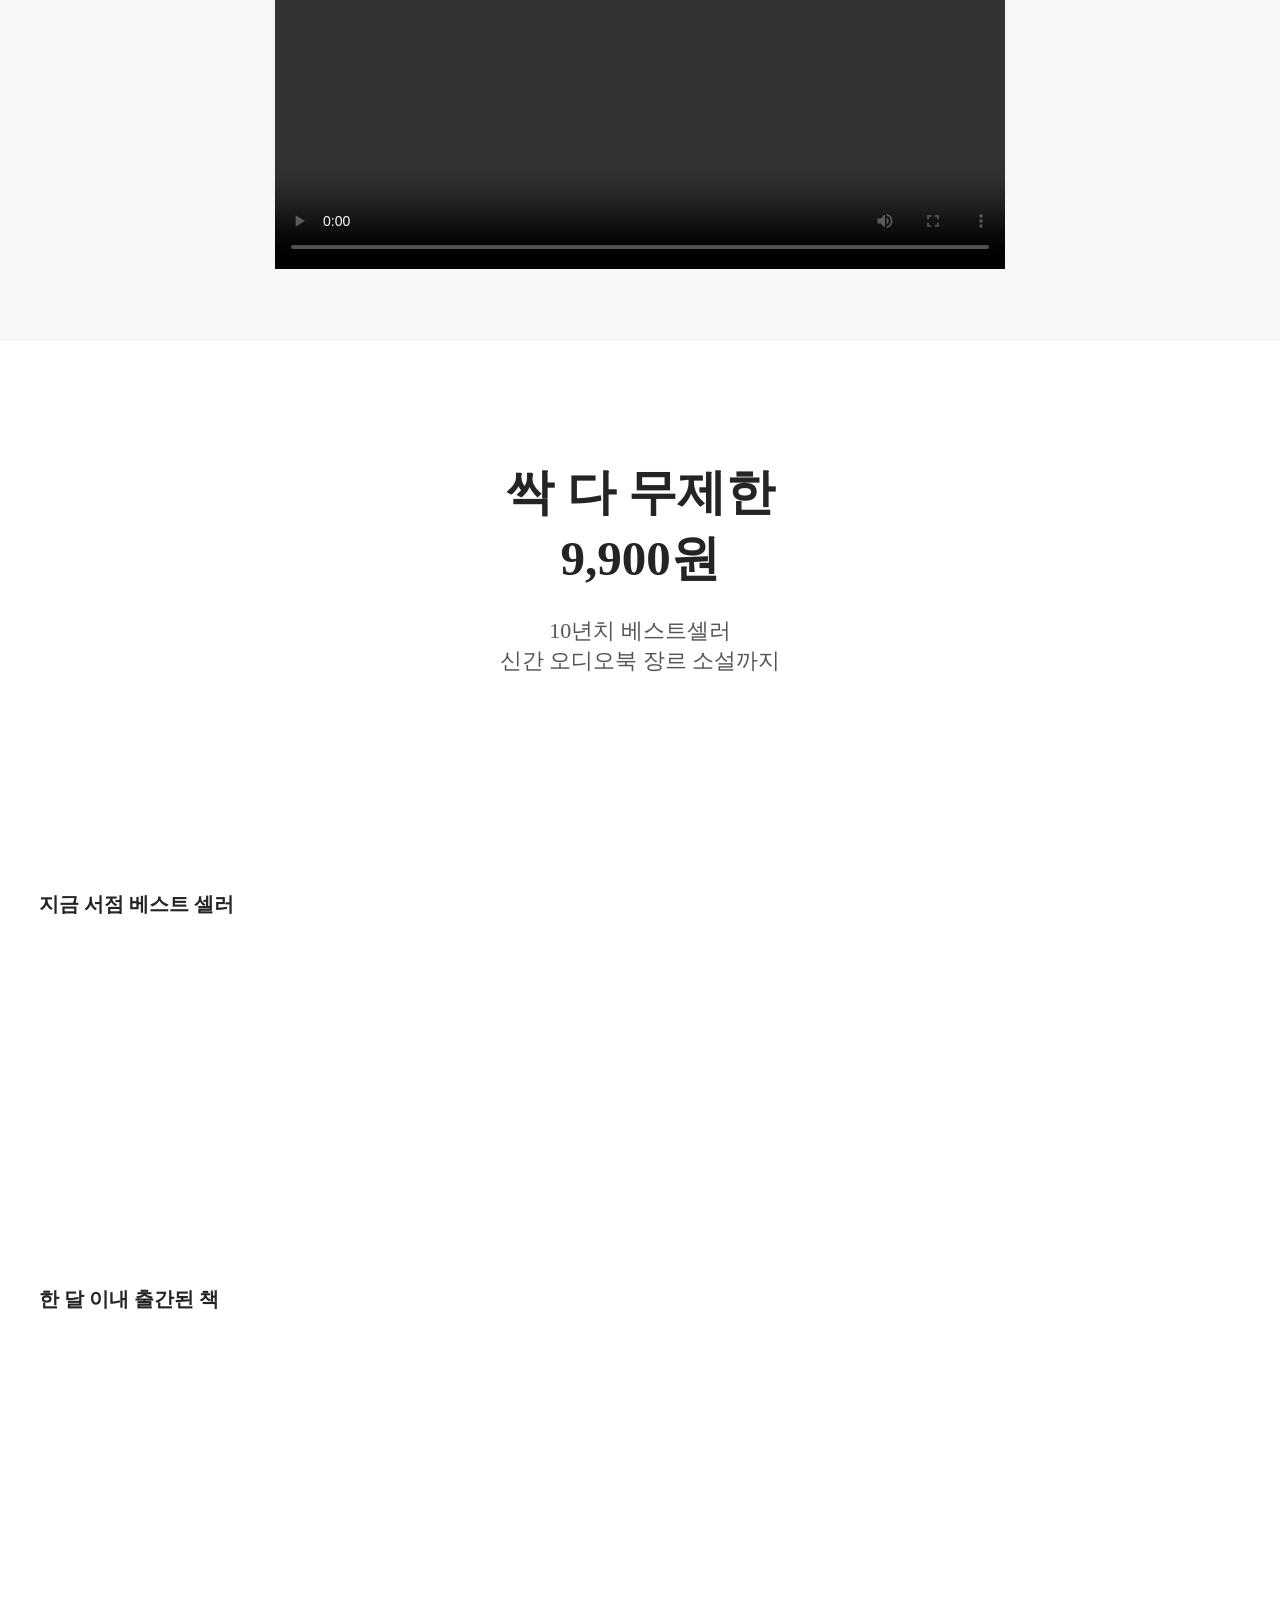
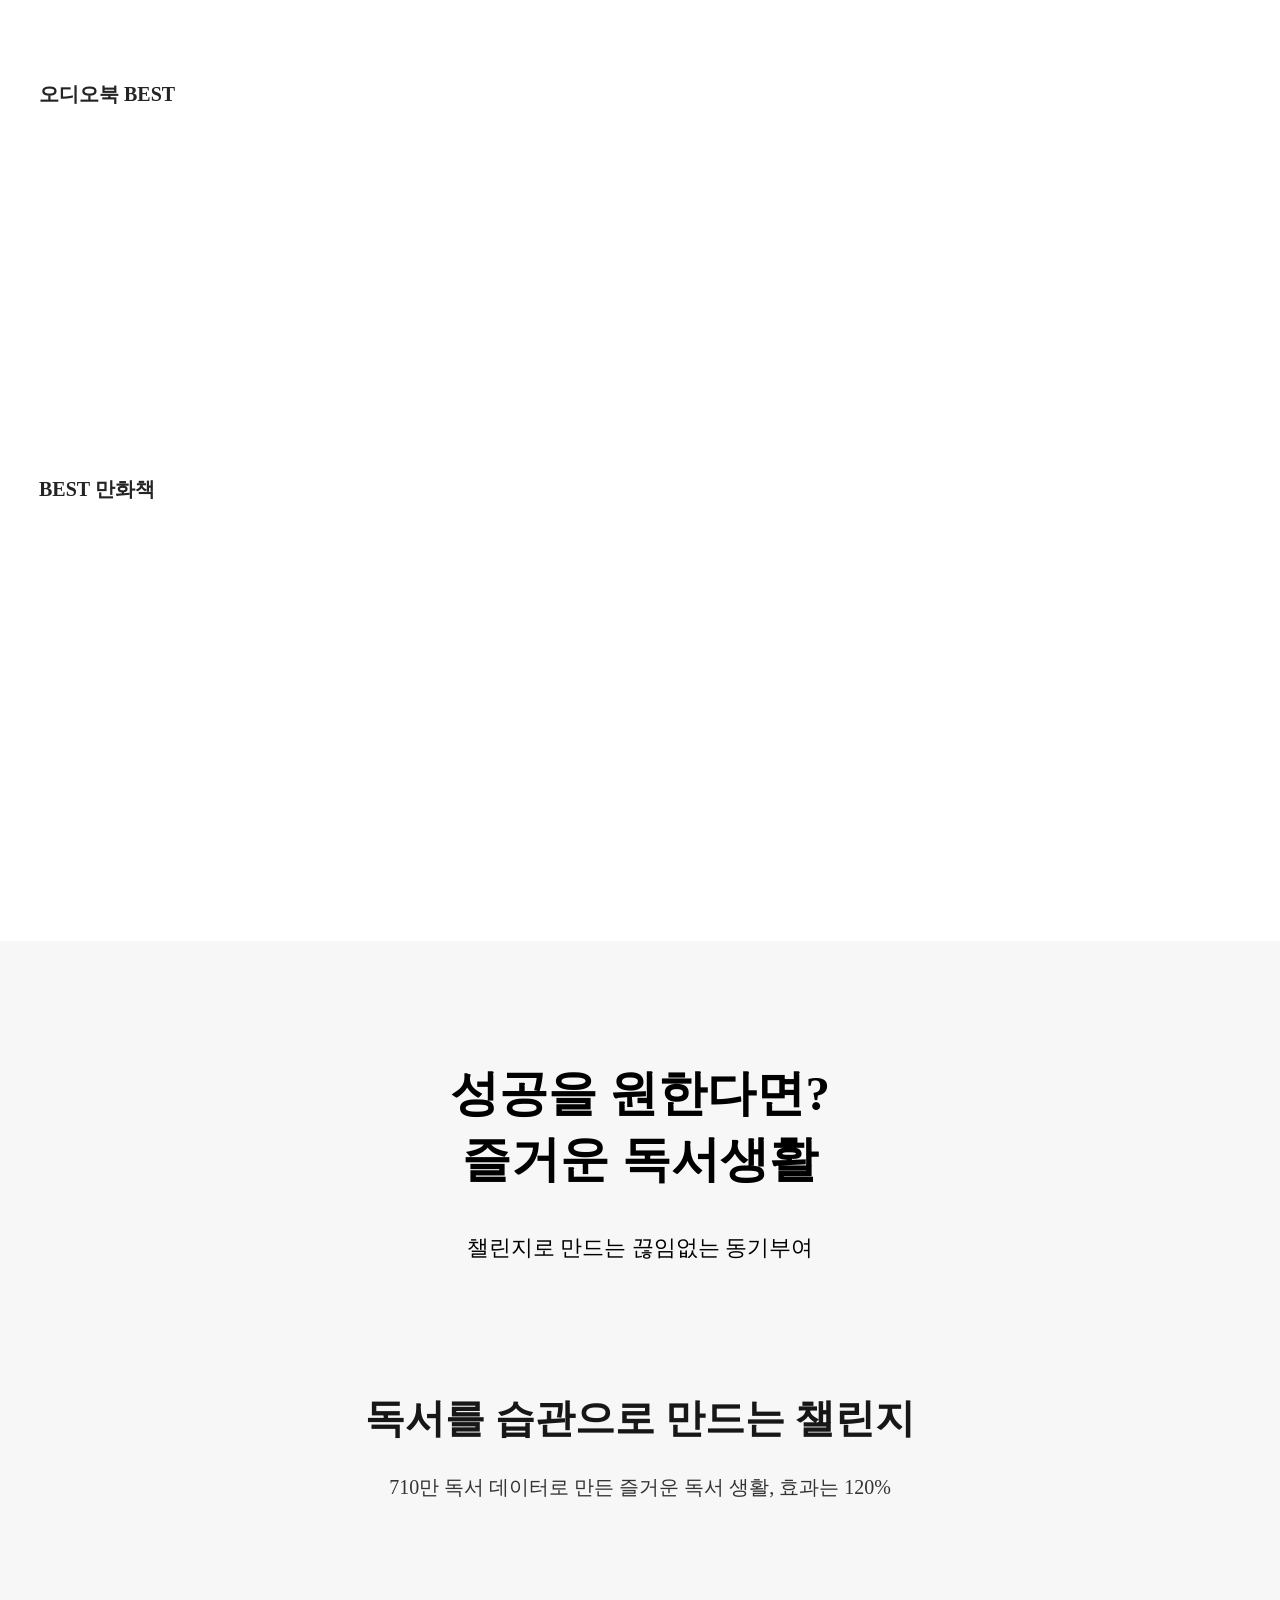
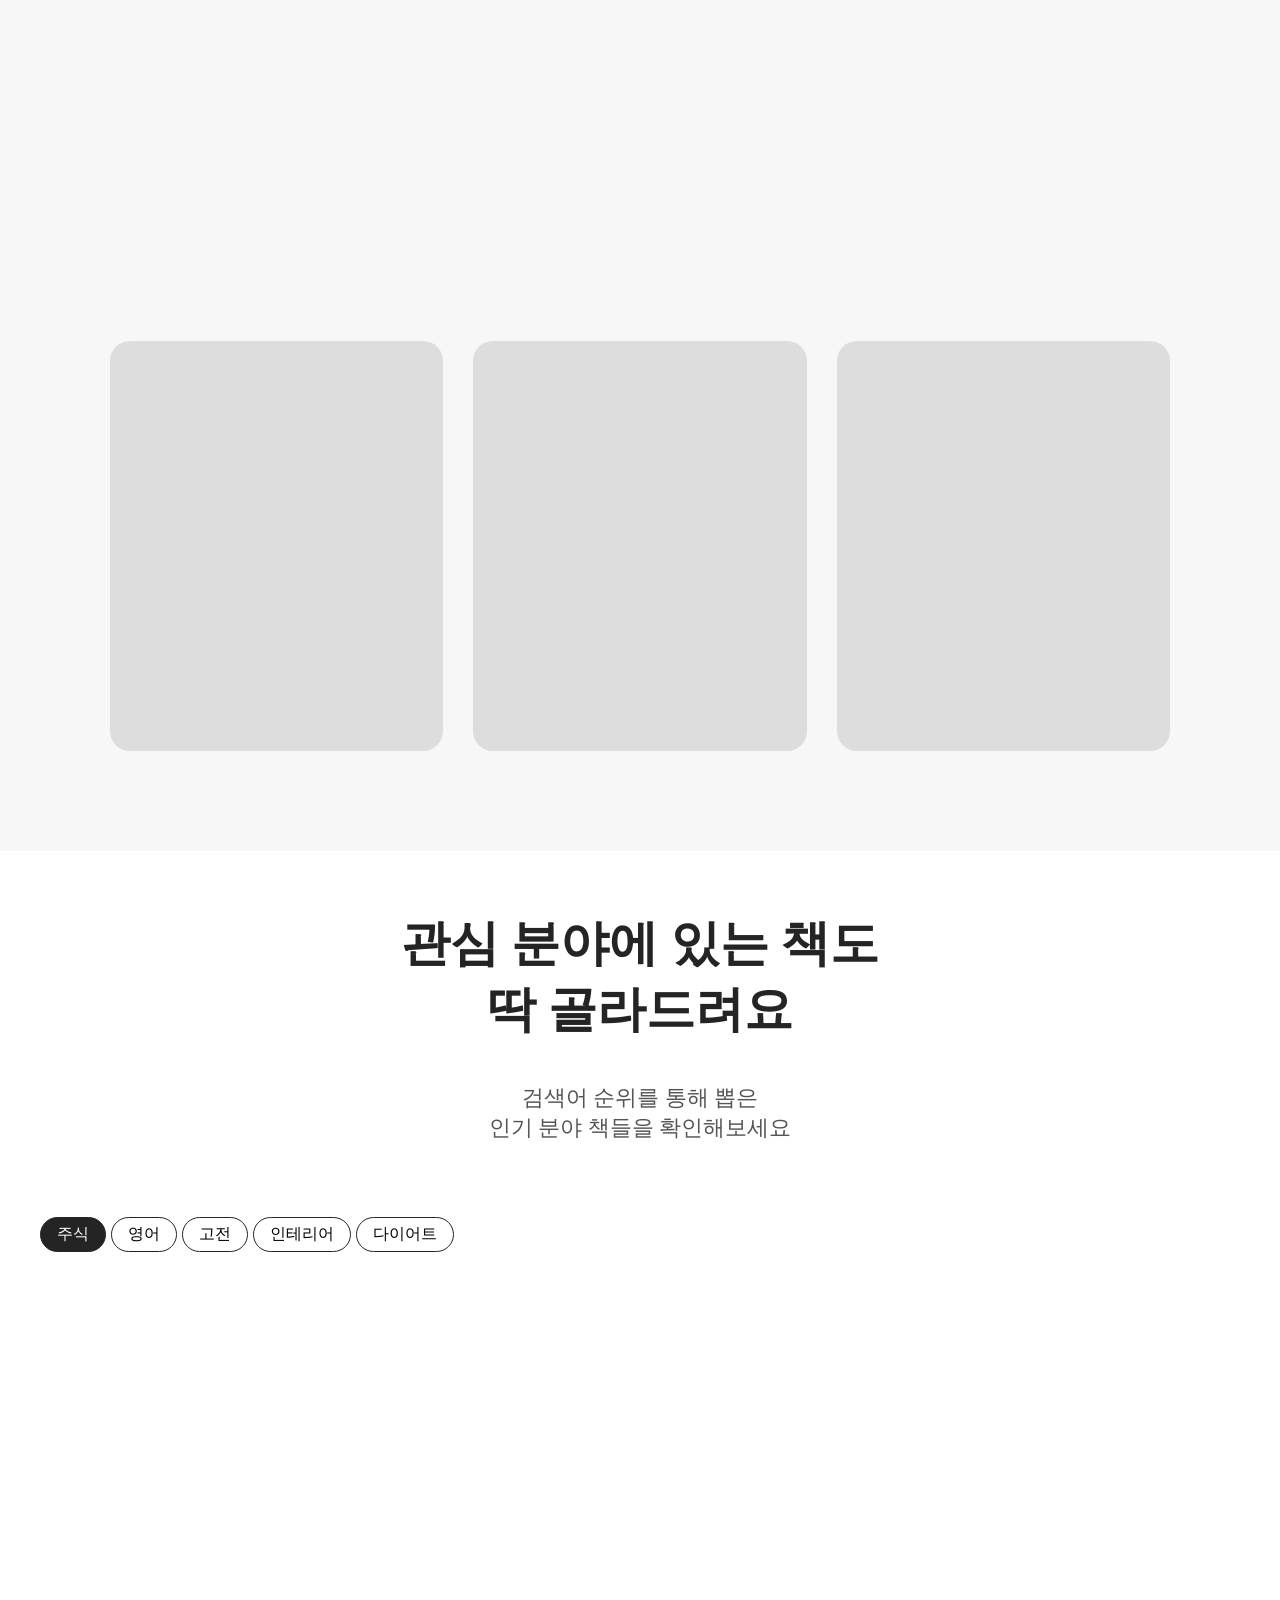
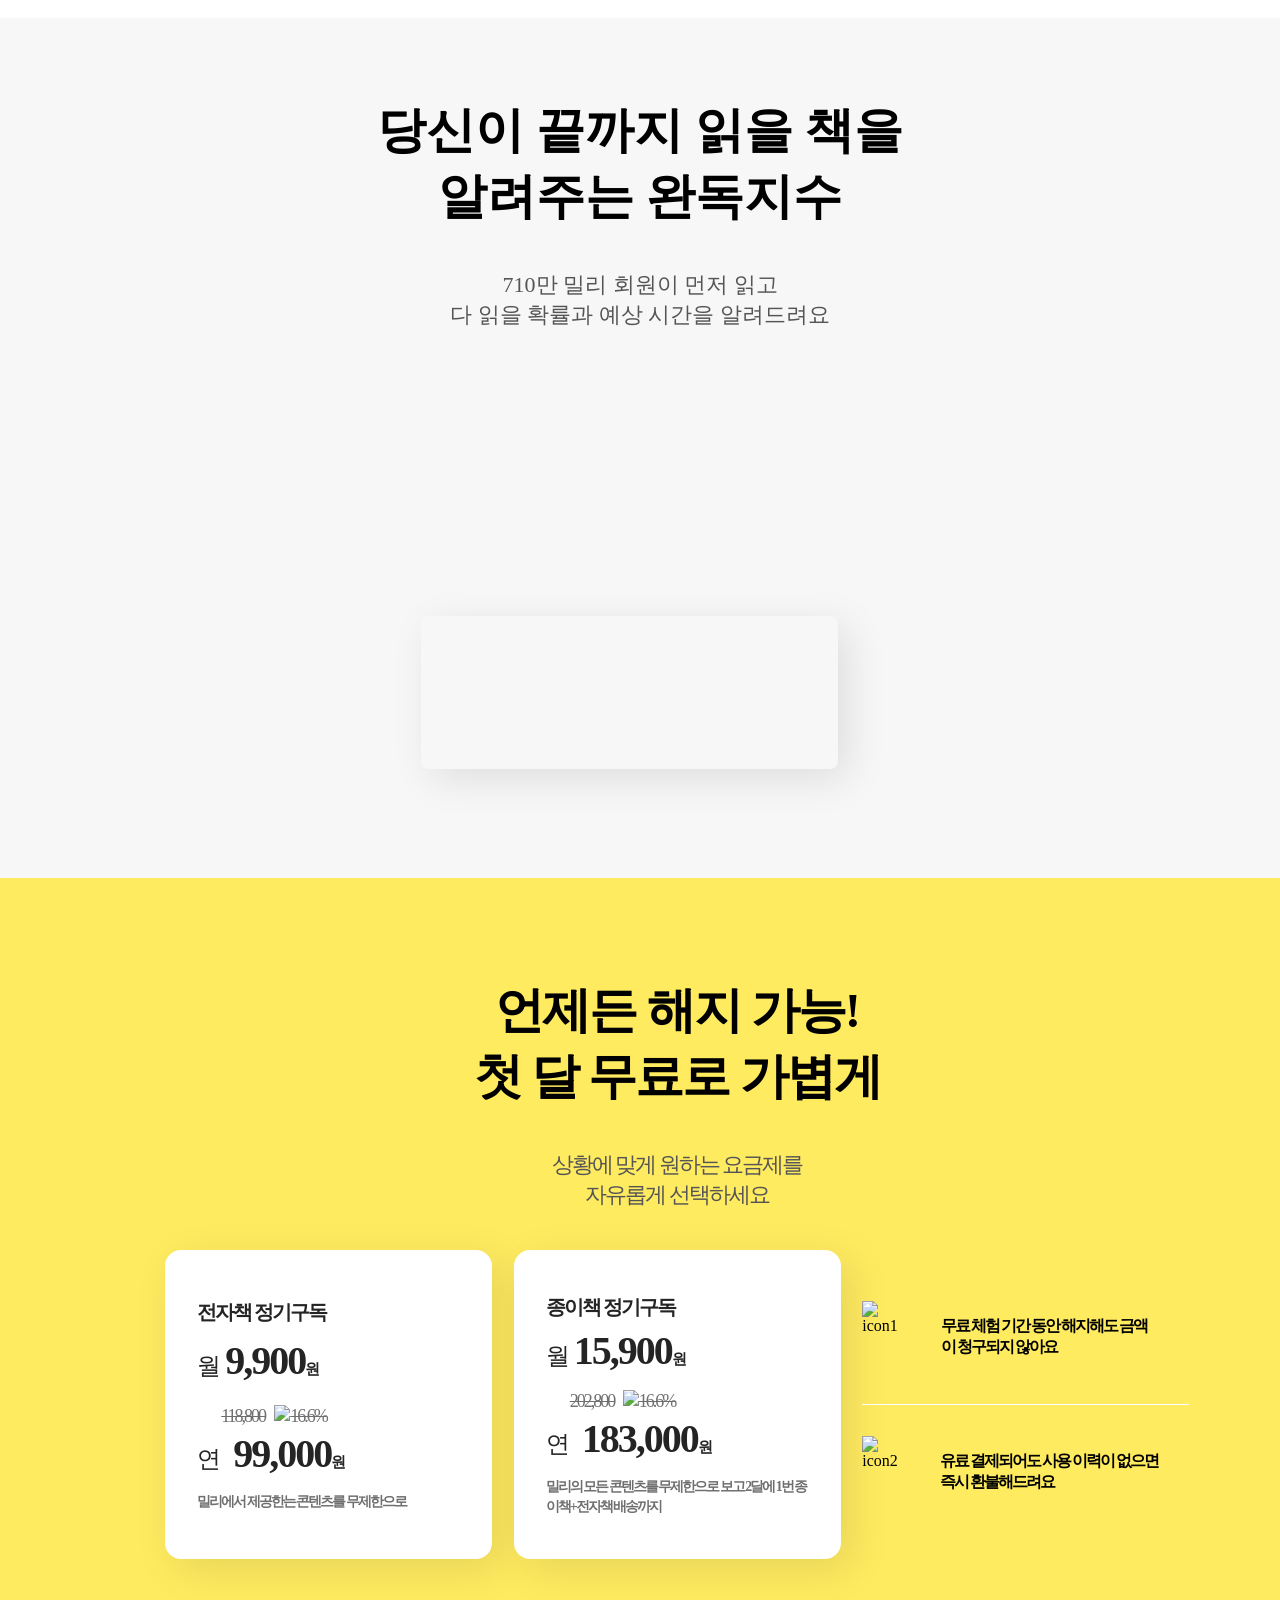
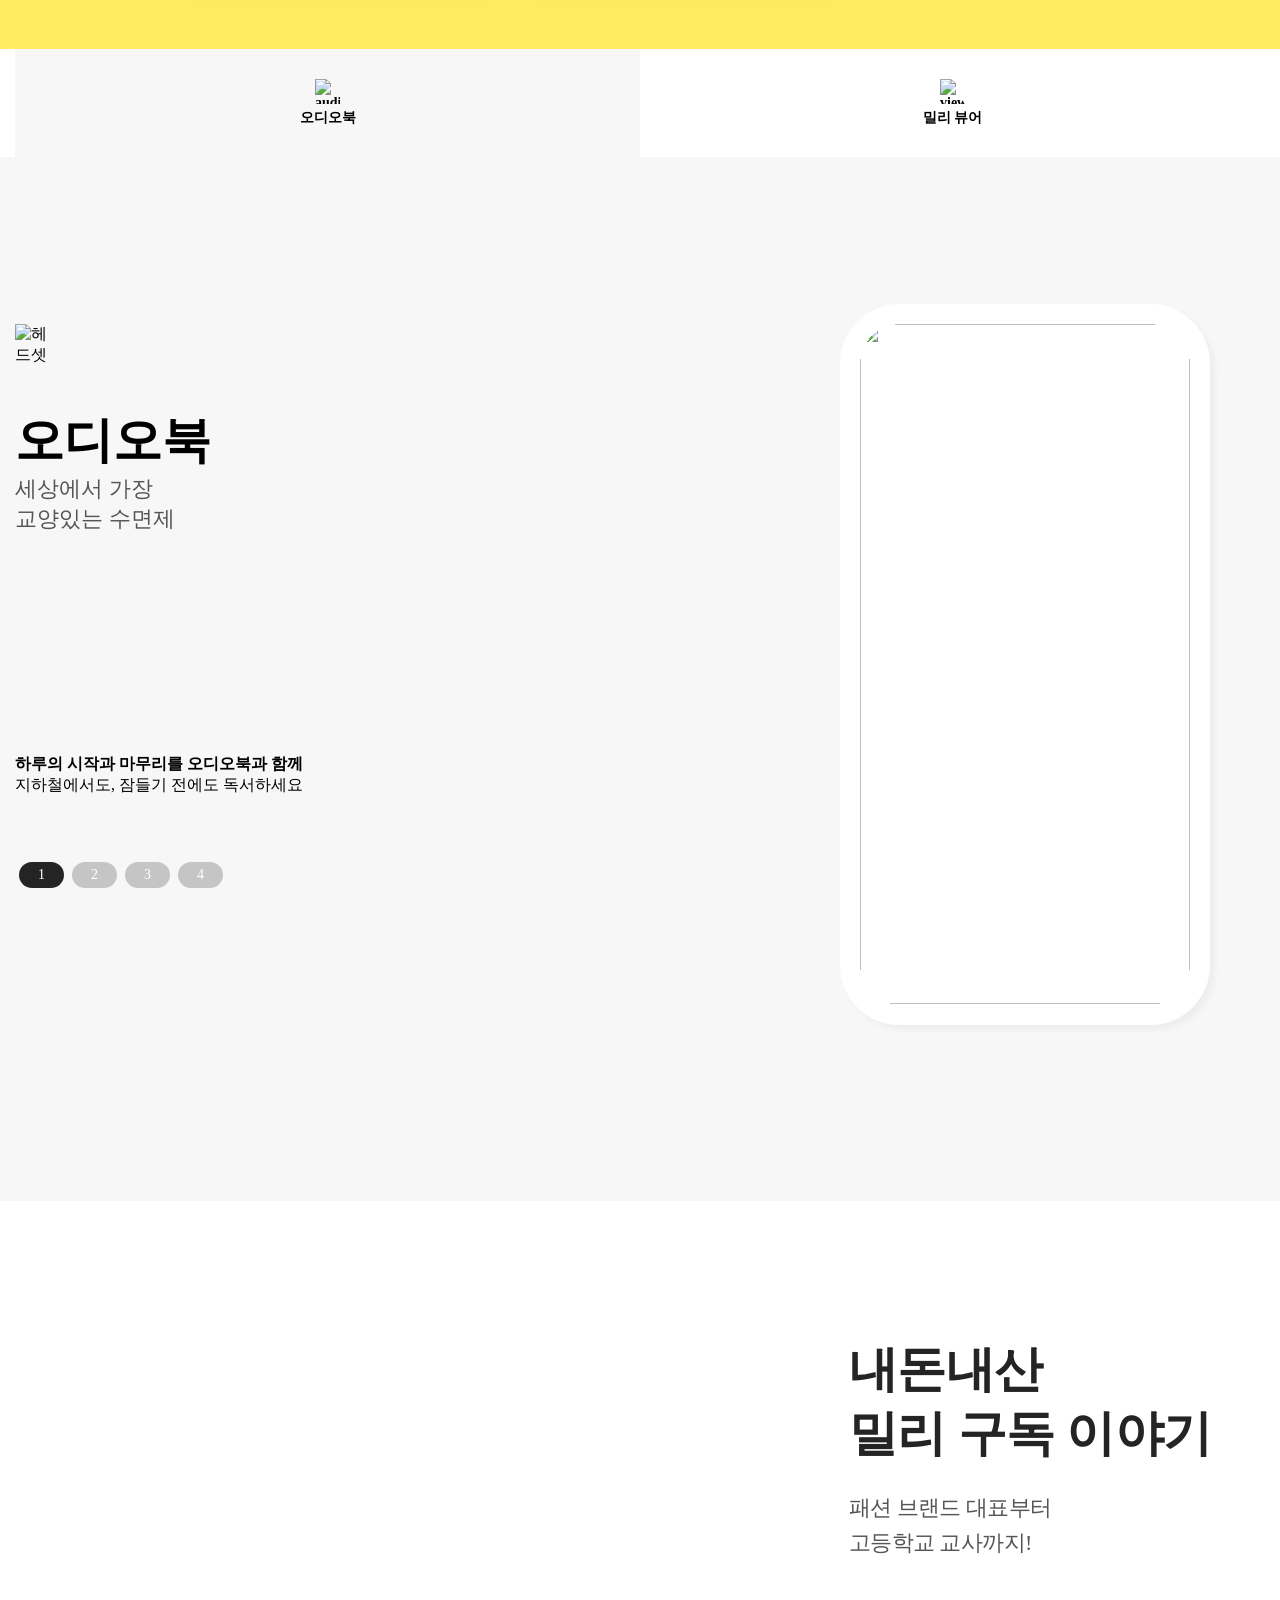
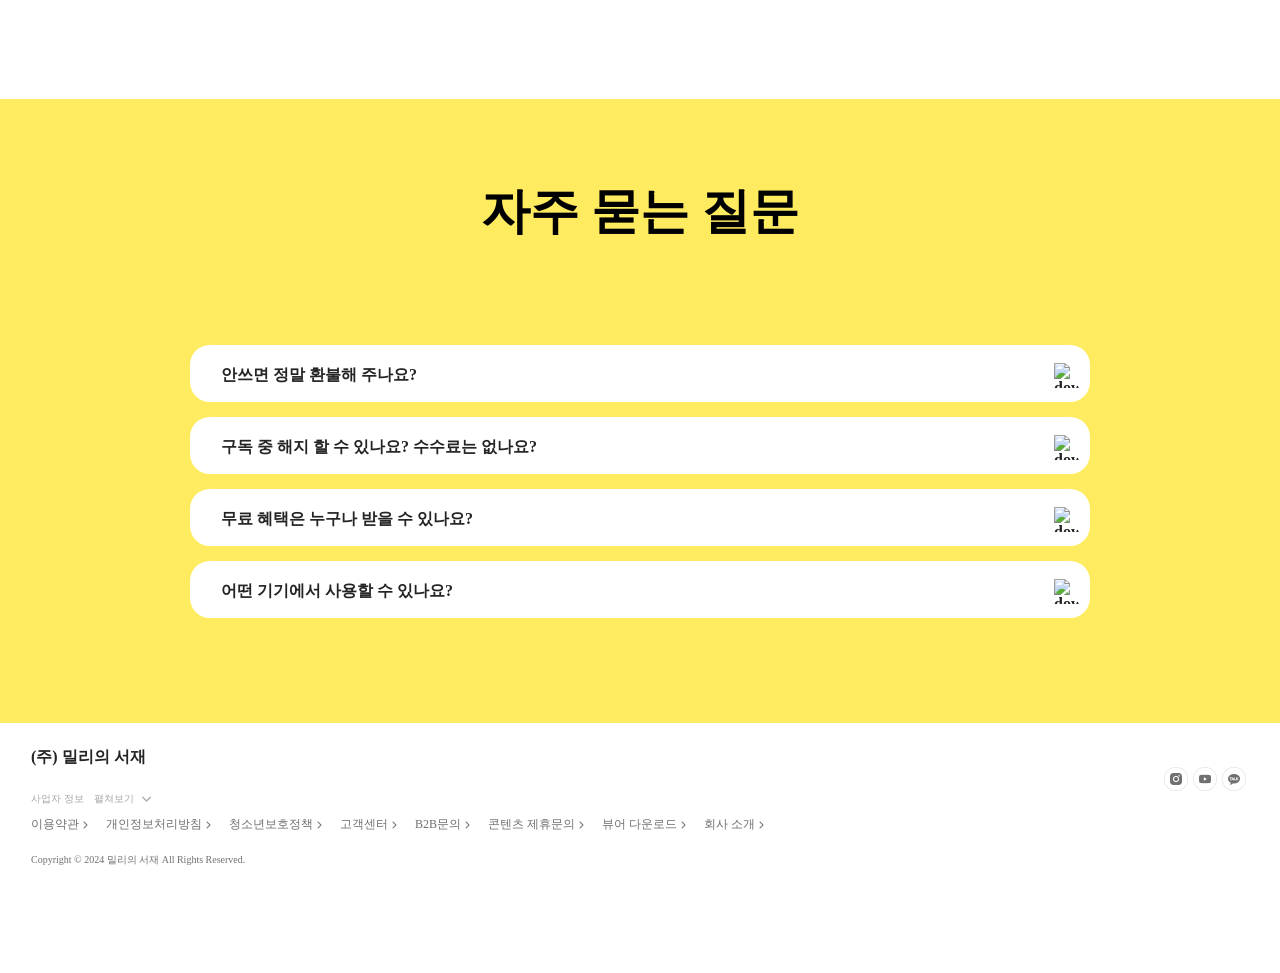
==== commit 8d72579c: "0329" ====
--- a/millie.html
+++ b/millie.html
@@ -15,7 +15,8 @@
 <script src="js/scroll.js"></script>
 
 <link rel="stylesheet" href="https://cdn.jsdelivr.net/npm/swiper@11/swiper-bundle.min.css" />
-<link rel="stylesheet" href="css/millie.css">
+<link rel="stylesheet" href="css/index.css">
+<link rel="stylesheet" href="css/common.css">
 
 <body>
     <div class="wrap">
@@ -57,7 +58,8 @@
                                 국내 독서 앱 중 <span>도서 보유량 단연코 1위.</span></p>
                         </li>
 
-                        <li><strong>누적 가입자 1위</strong>
+                        <li><strong>누적 가입자 1위
+                        </strong>
                             <p><span>710만 회원</span>과 함께하는 독서
                                 책 읽는 사람들은 모두 밀리에 있다는 사실!</p>
                         </li>
@@ -454,9 +456,10 @@
                         <div class="audio-text">
                             <img src="https://d3udu241ivsax2.cloudfront.net/v3/images/brand/audiobook-icon.ecfb1fa3014a2e0be79342716dc8a86f.png"
                                 width="44px" height="44px" alt="헤드셋">
+                                <div class="textbox">
                             <h2>밀리 뷰어</h2>
                             <p>독서를 위한 가장<br>
-                                완벽한 도구</p>
+                                완벽한 도구</p></div>
                         </div>
                         <div id="slidewrap">
 
@@ -541,7 +544,7 @@
                 <div id="QA_list_box">
                     <ul>
                         <li>
-                            <p>"안쓰면 정말 환불해 주나요?
+                            <p>안쓰면 정말 환불해 주나요?
                                 <img src="https://d3udu241ivsax2.cloudfront.net/v3/images/brand/down.ad6759519210e8ae0cf9c13157ede6b7.png"
                                     alt="down" class="QA_icon active">
                             </p>
--- a/css/index.css
+++ b/css/index.css
@@ -0,0 +1,1104 @@
+@charset "UTF-8";
+/*font*/
+/*margin*/
+/*padding*/
+/*w,h값 */
+* {
+  margin: 0;
+  padding: 0;
+  box-sizing: border-box;
+}
+
+a {
+  color: #333;
+  text-decoration: none;
+}
+
+ul, ol, li {
+  list-style: none;
+}
+
+#section3 {
+  width: 100%;
+  height: 1050px;
+  background-color: #fff;
+  padding: 80px 0px;
+  display: flex;
+  flex-direction: column;
+  align-items: center;
+}
+#section3 #title-box {
+  width: 100%;
+  height: 240px;
+  display: flex;
+  flex-direction: column;
+  justify-content: space-between;
+  margin-bottom: 60px;
+  transform: translateY(50px);
+  opacity: 0;
+  transition: 2s;
+  transform: translateY(100px);
+  opacity: 0;
+  transition: 2s;
+}
+#section3 #title-box h2 {
+  font-size: 49px;
+  color: #242424;
+  text-align: center;
+}
+#section3 #title-box p {
+  font-size: 22px;
+  color: #555;
+  text-align: center;
+}
+#section3 #bookimages {
+  width: 100%;
+  overflow: hidden;
+  height: 700px;
+  padding: 40px 0 0 0;
+}
+#section3 #bookimages .book1 {
+  background-image: url(https://d3udu241ivsax2.cloudfront.net/v3/images/brand/slide01.a7cc998bd9e966d0d94956bef997e0c8.png);
+  background-size: 3000px;
+  width: 100%;
+  height: 200px;
+  background-repeat: repeat-x;
+}
+#section3 #bookimages .book2 {
+  background-image: url(https://d3udu241ivsax2.cloudfront.net/v3/images/brand/slide02.49dff390b1caebf4be084582e573d26f.png);
+  background-size: 3000px;
+  width: 100%;
+  height: 200px;
+  background-repeat: repeat-x;
+}
+#section3 #bookimages .book3 {
+  background-image: url(https://d3udu241ivsax2.cloudfront.net/v3/images/brand/slide03.2246c95c20916dc665da8a84af1cd2ad.png);
+  background-size: 3000px;
+  width: 100%;
+  height: 200px;
+  background-repeat: repeat-x;
+}
+
+#bookmovie {
+  width: 100%;
+  height: 802px;
+  padding: 80px 0px 120px 0px;
+  background-color: #f7f7f7;
+  display: flex;
+  flex-direction: column;
+  justify-content: space-between;
+  align-items: center;
+}
+#bookmovie .bookmovie {
+  width: 1250px;
+  margin: 0 auto;
+  text-align: center;
+}
+#bookmovie .bookmovie .mv-txt {
+  transform: translateY(50px);
+  opacity: 0;
+  transition: 2s;
+}
+#bookmovie .bookmovie h2 {
+  font-size: 49px;
+  margin: 0 0 24px 0;
+  text-align: center;
+}
+#bookmovie .bookmovie p {
+  font-size: 22px;
+  margin: 0 0 24px 0;
+}
+
+#video-box {
+  width: 730px;
+  height: 410px;
+  margin: 0 auto;
+}
+#video-box video {
+  width: 100%;
+  height: 100%;
+}
+
+#best_seller {
+  width: 100%;
+  height: 2200px;
+  background-color: #fff;
+  display: flex;
+  flex-direction: column;
+  align-items: center;
+  justify-content: space-around;
+  text-align: center;
+}
+#best_seller #text_box {
+  transform: translateY(50px);
+  opacity: 0;
+  transition: 2s;
+}
+#best_seller #text_box h2 {
+  font-size: 49px;
+  color: #242424;
+  margin: 24px;
+}
+#best_seller #text_box p {
+  font-size: 22px;
+  color: #555555;
+}
+#best_seller #sellerlist {
+  width: 100%;
+  margin: 0 auto;
+}
+#best_seller .bestbooks_texts {
+  margin: 16px 0 0 0;
+  padding: 24px 0 0 0;
+}
+#best_seller .bestbooks_box {
+  width: 1250px;
+  margin: 0 auto;
+}
+#best_seller .bestbooks_box ul {
+  width: 100%;
+  height: 327px;
+  display: flex;
+  justify-content: space-between;
+}
+#best_seller .bestbooks_box ul li {
+  width: 13.2%;
+  padding: 16px 10px 0px 7px;
+}
+#best_seller .bestbooks_box ul li h6 {
+  font-size: 14px;
+  color: #6f6f6f;
+  margin-top: 3px;
+}
+#best_seller .bestbooks_box ul li h3 {
+  font-size: 16px;
+  color: #000000;
+  margin-top: 3px;
+}
+#best_seller .bestbooks_texts {
+  width: 1250px;
+  margin: 0 auto;
+}
+#best_seller .bestbooks_texts strong {
+  text-align: left;
+  display: block;
+  font-weight: 700;
+  font-size: 20px;
+  line-height: 28px;
+  color: #242424;
+  margin-bottom: 16px;
+  padding: 0 24px;
+}
+
+#challenge_page {
+  width: 100%;
+  height: 1510px;
+  background-color: #f7f7f7;
+  padding: 80px 0 0 0;
+}
+#challenge_page #text_box {
+  text-align: center;
+  transform: translateY(100px);
+  opacity: 0;
+  transition: 2s;
+}
+#challenge_page #text_box h2 {
+  font-size: 49px;
+  margin: 40px 0 0 0;
+}
+#challenge_page #text_box p {
+  font-size: 22px;
+  margin: 40px 0 0 0;
+}
+#challenge_page #img_box {
+  width: 1060px;
+  height: 568px;
+  margin: 80px auto 0;
+  position: relative;
+  background-image: url(https://d3udu241ivsax2.cloudfront.net/v3/images/brand/happy-challenge-pc.34738f2944d2b2cd84858fce215266a8.png);
+  background-size: cover;
+  background-position: center;
+}
+#challenge_page #img_box h2 {
+  font-size: 40px;
+  color: #171717;
+  text-align: center;
+  padding: 48px 0 0;
+}
+#challenge_page #img_box p {
+  transform: translateY(20px);
+  opacity: 0;
+  transition: 1s;
+  font-size: 20px;
+  color: #333;
+  text-align: center;
+  padding: 28px 0 0;
+}
+#challenge_page #lifestory {
+  transform: translateY(100px);
+  opacity: 0;
+  transition: 0.4s ease-in-out;
+  transition-delay: 0.9s;
+  width: 1090px;
+  height: 450px;
+  margin: 30px auto;
+}
+#challenge_page #lifestory ul {
+  display: flex;
+}
+#challenge_page #lifestory li:nth-of-type(1) {
+  background-image: url(https://d3udu241ivsax2.cloudfront.net/v3/images/brand/happy-card-01.75ec0e4644c3c35f9af57652e06b9880.png);
+}
+#challenge_page #lifestory li:nth-of-type(2) {
+  background-image: url(https://d3udu241ivsax2.cloudfront.net/v3/images/brand/happy-card-02.d47788bc6872d17192cb2314ec4a8bc7.png);
+}
+#challenge_page #lifestory li:nth-of-type(3) {
+  background-image: url(https://d3udu241ivsax2.cloudfront.net/v3/images/brand/happy-card-03.112f8e5fa530d0cb59373fac76020a8d.png);
+}
+#challenge_page #lifestory li {
+  width: 33%;
+  height: 410px;
+  border-radius: 20px;
+  margin: 0 15px;
+  background-color: #ddd;
+  background-position: center;
+  background-size: cover;
+}
+
+#book_check_list {
+  width: 100%;
+  height: auto;
+  background-color: #fff;
+}
+#book_check_list #text-box {
+  transform: translateY(50px);
+  opacity: 0;
+  transition: 2s;
+}
+#book_check_list #text-box h2 {
+  font-size: 49px;
+  color: #242424;
+  text-align: center;
+  margin: 60px 0 0 0;
+}
+#book_check_list #text-box p {
+  font-size: 22px;
+  color: #555555;
+  text-align: center;
+  margin: 40px 0 0 0;
+}
+#book_check_list .bestSellerList-wrap {
+  width: 1200px;
+  height: 327px;
+  margin: 74px auto;
+  position: relative;
+}
+#book_check_list .bestSellerList-wrap .book-wrapper {
+  display: inline-flex;
+  flex-wrap: nowrap;
+  padding-right: 24px;
+  margin-bottom: 4px;
+  justify-content: space-between;
+}
+#book_check_list .bestSellerList-wrap .book-wrapper li {
+  cursor: pointer;
+  padding: 6px 16px;
+  display: block;
+  border: 1px solid #242424;
+  border-radius: 100px;
+  margin-right: 5px;
+}
+#book_check_list .bestSellerList-wrap .book-wrapper li.active {
+  background-color: #242424;
+  color: white;
+}
+#book_check_list .booklist {
+  width: 1200px;
+  margin: 0 auto;
+  position: relative;
+  height: calc(100% - 50px);
+}
+#book_check_list .booklist ul {
+  width: 100%;
+  height: 100%;
+  display: flex;
+  justify-content: space-between;
+  position: absolute;
+  left: 0;
+  bottom: 0;
+}
+#book_check_list .booklist ul li {
+  width: 13.2%;
+  padding: 16px 10px 0px 7px;
+}
+#book_check_list .booklist ul li h6 {
+  font-size: 14px;
+  color: #6f6f6f;
+  margin-top: 3px;
+}
+#book_check_list .booklist ul li h3 {
+  font-size: 16px;
+  color: #000000;
+  margin-top: 3px;
+}
+#book_check_list .booklist ul:not(:first-of-type) {
+  display: none;
+}
+
+#reading {
+  background-color: #f7f7f7;
+  padding: 80px 0 0;
+  width: 100%;
+  height: 860px;
+}
+#reading .section-wrap {
+  width: 1250px;
+  height: 764px;
+  margin: 0 auto;
+}
+#reading .section-wrap .reading-wrap {
+  width: 100%;
+  height: 542px;
+  padding: 40px 24px 0;
+  margin: 0 auto;
+}
+#reading .section-wrap .reading-wrap .content-wrap {
+  position: relative;
+  width: 834px;
+  height: 504px;
+  margin: 0 auto;
+}
+#reading .section-wrap .reading-wrap .content-wrap .background-wrap {
+  width: 410px;
+  height: 502px;
+  position: absolute;
+  transform: translate(-50%);
+  left: 50%;
+  background-image: url(https://d3udu241ivsax2.cloudfront.net/v3/images/brand/reading-mock-230726@2x.ddb9ae2d5c7790c0cf1b5fb84bd1e3e0.png);
+  background-size: cover;
+  background-position: center;
+}
+#reading .section-wrap .reading-wrap .content-wrap .background-wrap .toolip {
+  box-shadow: 10px 10px 40px rgba(0, 0, 0, 0.1);
+  border-radius: 8px;
+  position: absolute;
+  top: 49%;
+  left: -3.3%;
+  width: 417px;
+  height: 153px;
+  background-image: url(https://d3udu241ivsax2.cloudfront.net/v3/images/brand/reading-tooltip.af41ece6e348d4b800680256f27a9892.png);
+  background-size: cover;
+  background-position: center;
+}
+#reading .section-wrap .reading-wrap .content-wrap .card-wrap {
+  height: 100%;
+  transform: translateY(20px);
+  opacity: 0;
+  transition: 2s;
+}
+#reading .section-wrap .reading-wrap .content-wrap .card-wrap .card {
+  width: 172px;
+  height: 172px;
+  transform: scale(0);
+  transition: 0.3s ease-out;
+}
+#reading .section-wrap .reading-wrap .content-wrap .card-wrap .card.card1 {
+  position: absolute;
+  top: 50%;
+  left: -10%;
+  background-image: url(https://d3udu241ivsax2.cloudfront.net/v3/images/brand/reading-card01.a091cde3f19afee102558704e82eefe6.png);
+  background-size: cover;
+  background-position: center;
+}
+#reading .section-wrap .reading-wrap .content-wrap .card-wrap .card.card2 {
+  position: absolute;
+  top: 10%;
+  left: 0%;
+  background-image: url(https://d3udu241ivsax2.cloudfront.net/v3/images/brand/reading-card02.f1d517fe9b18dc4a7fcdd58f7f57afbe.png);
+  background-size: cover;
+  background-position: center;
+  transition-delay: 0.4s;
+}
+#reading .section-wrap .reading-wrap .content-wrap .card-wrap .card.card3 {
+  position: absolute;
+  top: 12%;
+  right: 0%;
+  background-image: url(https://d3udu241ivsax2.cloudfront.net/v3/images/brand/reading-card03.099696781998fdcfbc88f69f81ddd990.png);
+  background-size: cover;
+  background-position: center;
+  transition-delay: 0.2s;
+}
+#reading .section-wrap .reading-wrap .content-wrap .card-wrap .card.card4 {
+  position: absolute;
+  top: 50%;
+  right: -10%;
+  background-image: url(https://d3udu241ivsax2.cloudfront.net/v3/images/brand/reading-card04.178fde7cba62b12c0e4c5ef28fa01528.png);
+  background-size: cover;
+  background-position: center;
+  transition-delay: 0.6s;
+}
+#reading .section-wrap .textwrap {
+  transform: translateY(50px);
+  opacity: 0;
+  transition: 2s;
+}
+#reading .section-wrap .textwrap h2 {
+  font-size: 49px;
+  text-align: center;
+}
+#reading .section-wrap .textwrap p {
+  font-size: 22px;
+  text-align: center;
+  margin-top: 40px;
+  color: #555555;
+}
+
+#price {
+  width: 100%;
+  height: 771px;
+  background-color: #ffeb60;
+}
+#price h2, #price p, #price span, #price b {
+  letter-spacing: -2px;
+}
+#price #price-wrap {
+  width: 1250px;
+  height: 770px;
+  margin: 0 auto;
+  padding: 60px 2% 0 100px;
+}
+#price #price-wrap .textbox {
+  transform: translateY(50px);
+  opacity: 0;
+  transition: 2s;
+  text-align: center;
+  padding-top: 40px;
+}
+#price #price-wrap .textbox h2 {
+  font-size: 49px;
+}
+#price #price-wrap .textbox p {
+  font-size: 22px;
+  margin-top: 40px;
+  color: #555555;
+  margin-bottom: 40px;
+}
+#price #price-textbox {
+  width: 1024px;
+  height: 309px;
+  display: flex;
+  justify-content: space-between;
+  margin: 0 auto;
+}
+#price #price-textbox .price_list li .maintext, #price #price-textbox .price_list1 li .maintext {
+  font-weight: 700;
+  font-size: 20px;
+  line-height: 28px;
+  color: #242424;
+}
+#price #price-textbox .price_list li .month span, #price #price-textbox .price_list1 li .month span {
+  font-weight: 300;
+  font-size: 24px;
+  line-height: 130%;
+  color: #242424;
+  margin-right: 6px;
+}
+#price #price-textbox .price_list li .month p, #price #price-textbox .price_list1 li .month p {
+  font-weight: 900;
+  font-size: 40px;
+  line-height: 100%;
+  color: #242424;
+  margin-right: 2px;
+}
+#price #price-textbox .price_list li .month p b, #price #price-textbox .price_list1 li .month p b {
+  font-size: 15px;
+}
+#price #price-textbox .price_list li .year span, #price #price-textbox .price_list1 li .year span {
+  font-weight: 300;
+  font-size: 24px;
+  line-height: 130%;
+  color: #242424;
+  margin-right: 6px;
+}
+#price #price-textbox .price_list li .year p, #price #price-textbox .price_list1 li .year p {
+  font-weight: 900;
+  font-size: 40px;
+  line-height: 100%;
+  color: #242424;
+  margin-right: 2px;
+}
+#price #price-textbox .price_list li .year p b, #price #price-textbox .price_list1 li .year p b {
+  font-size: 15px;
+}
+#price #price-textbox .price_list li .year .line-th, #price #price-textbox .price_list1 li .year .line-th {
+  display: flex;
+  width: 110px;
+  justify-content: space-between;
+  font-weight: 300;
+  font-size: 18px;
+  line-height: 22px;
+  color: #6f6f6f;
+  text-decoration: line-through;
+  margin: 0 8px 0 24px;
+}
+#price #price-textbox .price_list li .year .sub-info, #price #price-textbox .price_list1 li .year .sub-info {
+  margin-top: 10px;
+  font-size: 14px;
+  line-height: 20px;
+  color: #6f6f6f;
+}
+#price #price-textbox #refund-list p {
+  font-weight: 700;
+  padding: 30px;
+}
+#price #price-textbox ul {
+  display: flex;
+}
+#price #price-textbox ul li {
+  width: 327px;
+  display: flex;
+  flex-direction: column;
+  justify-content: space-evenly;
+  background-color: #fff;
+  box-shadow: 10px 10px 40px rgba(0, 0, 0, 0.1);
+  border-radius: 16px;
+  padding: 32px;
+}
+#price #refund-list {
+  background-color: transparent;
+  width: 327px;
+  display: flex;
+  flex-direction: column;
+  justify-content: center;
+}
+#price #refund-list .bottom {
+  display: flex;
+  flex-direction: row;
+  align-items: center;
+  padding-bottom: 16px;
+  border-bottom: 1px solid #fff;
+}
+#price #refund-list .class {
+  display: flex;
+  flex-direction: row;
+  align-items: center;
+  padding-top: 16px;
+}
+
+#audioview {
+  width: 100%;
+  height: 1150px;
+  position: relative;
+}
+#audioview #top_tab {
+  width: 1250px;
+  height: 108px;
+  margin: 0 auto;
+  background-color: #fff;
+}
+#audioview #top_tab ul {
+  width: 1250px;
+  height: 100%;
+  display: flex;
+  align-items: center;
+  margin: 0 auto;
+}
+#audioview #top_tab ul .active {
+  background-color: #f7f7f7;
+}
+#audioview #top_tab ul li {
+  width: 50%;
+  height: 100%;
+  display: flex;
+  flex-direction: column;
+  align-items: center;
+  justify-content: center;
+  font-size: 14px;
+  cursor: pointer;
+  font-weight: 900;
+}
+#audioview #top_tab ul li img {
+  width: 25px;
+  height: 25px;
+  margin-bottom: 5px;
+}
+
+.audio_wrap {
+  width: 100%;
+  margin: 0 auto;
+  position: relative;
+  background-color: #f7f7f7;
+}
+.audio_wrap .introduce {
+  width: 1250px;
+  margin: 0 auto;
+  display: flex;
+  padding: 147px 0;
+}
+.audio_wrap .introduce:not(:first-of-type) {
+  display: none;
+}
+.audio_wrap .introduce .audio-textbox .textbox {
+  transform: translateY(40px);
+  opacity: 0;
+  transition: 2s;
+}
+.audio_wrap .introduce .audio-textbox .textbox h2 {
+  font-size: 49px;
+}
+.audio_wrap .introduce .audio-textbox .textbox p {
+  font-size: 22px;
+  color: #555555;
+}
+.audio_wrap .introduce .audio-textbox #slidewrap {
+  width: 100%;
+  height: 300px;
+  margin-top: 200px;
+  position: relative;
+}
+.audio_wrap .introduce .audio-textbox #slidewrap .slidetext {
+  position: absolute;
+  top: 0;
+  left: 0;
+}
+.audio_wrap .introduce .audio-textbox #slidewrap .slidetext:not(:first-of-type) {
+  display: none;
+}
+.audio_wrap .introduce .audio-textbox .audio-text {
+  height: 250px;
+  width: 825px;
+  display: flex;
+  flex-direction: column;
+  justify-content: space-around;
+}
+.audio_wrap .swiper-wrapper img {
+  width: 100%;
+}
+.audio_wrap video {
+  width: 100%;
+}
+.audio_wrap .swiper {
+  width: 330px;
+  height: 680px;
+}
+.audio_wrap #phonewrap {
+  transform: translateY(100px);
+  opacity: 0;
+  transition: 1s;
+  overflow: hidden;
+  width: 370px;
+  height: 721px;
+  border: 20px solid white;
+  border-radius: 60px;
+  background-color: white;
+  box-shadow: 5px 5px 5px #eee;
+}
+.audio_wrap .mySwiper1 {
+  border-radius: 20px;
+}
+.audio_wrap .swiper-slide {
+  text-align: center;
+  font-size: 18px;
+  background: #fff;
+  display: flex;
+  justify-content: center;
+  align-items: center;
+}
+.audio_wrap .swiper-slide img {
+  display: block;
+  width: 100%;
+  height: 100%;
+  -o-object-fit: cover;
+     object-fit: cover;
+}
+.audio_wrap .page1, .audio_wrap .page2 {
+  position: absolute;
+  top: 108px;
+  text-align: left;
+}
+.audio_wrap .swiper-pagination-bullet {
+  width: 45px;
+  height: 26px;
+  text-align: center;
+  line-height: 25px;
+  border-radius: 15px;
+  font-size: 14px;
+  color: white;
+  opacity: 1;
+  background: rgba(0, 0, 0, 0.2);
+}
+.audio_wrap .swiper-pagination-bullet-active {
+  color: #fff;
+  background: #242424;
+}
+
+#review_bg {
+  width: 100%;
+  height: 500px;
+  background-image: url(https://d3udu241ivsax2.cloudfront.net/v3/images/brand/review-bg.7113d143354a257d6ddad264072b913e.png);
+}
+#review_bg #reviewsize {
+  position: relative;
+  width: 1250px;
+  height: 100%;
+  display: flex;
+  align-items: center;
+  margin: 0 auto;
+}
+#review_bg .textbox {
+  position: absolute;
+  right: 53px;
+  transform: translateY(50px);
+  opacity: 0;
+  transition: 2s;
+}
+#review_bg .textbox h2 {
+  font-weight: 700;
+  font-size: 49px;
+  line-height: 130%;
+  letter-spacing: -0.01em;
+  color: #242424;
+  margin-bottom: 24px;
+}
+#review_bg .textbox p {
+  font-size: 22px;
+  line-height: 160%;
+  letter-spacing: -0.6px;
+  color: #555;
+}
+#review_bg #bg-re {
+  position: absolute;
+  left: -7px;
+  top: -60px;
+  width: 415px;
+  height: 415px;
+}
+
+#QA_page {
+  width: 100%;
+  padding: 80px 0;
+  background-color: #ffeb60;
+}
+#QA_page #QA_box {
+  max-width: 920px;
+  margin: 0 auto;
+}
+#QA_page #QA_box p {
+  color: #242424;
+  font-size: 16px;
+  font-weight: 700;
+}
+#QA_page #QA_box h2 {
+  text-align: center;
+  font-size: 49px;
+}
+#QA_page #QA_box #QA_list_box {
+  margin-top: 90px;
+  max-width: 920px;
+  position: relative;
+}
+#QA_page #QA_box #QA_list_box p {
+  padding: 10px 6px 16px 16px;
+  cursor: pointer;
+}
+#QA_page #QA_box #QA_list_box .QA_list_bottom {
+  display: none;
+  border-top: 1px solid black;
+}
+#QA_page #QA_box #QA_list_box ul {
+  height: auto;
+  padding: 10px 10px;
+}
+#QA_page #QA_box #QA_list_box ul li {
+  color: #555;
+  font-size: 12px;
+  padding: 10px 15px 0px 15px;
+  margin: 0 0;
+  position: relative;
+  background-color: #fff;
+  border-radius: 20px;
+  margin-bottom: 15px;
+  font-weight: 300;
+}
+#QA_page #QA_box #QA_list_box ul img {
+  width: 25px;
+  height: 25px;
+  cursor: pointer;
+  position: absolute;
+  top: 18px;
+  left: 96%;
+}
+#QA_page #QA_box #QA_list_box ul img.rotate {
+  transform: rotate(180deg);
+}
+
+footer {
+  width: 100%;
+  height: 250px;
+  background-color: #fff;
+}
+footer p {
+  font-size: 10px;
+  color: #6f6f6f;
+  margin-top: 20px;
+}
+footer #footer_box {
+  width: 1250px;
+  margin: 0 auto;
+  padding: 24px 16px 34px;
+}
+footer #footer_box #footer_box_top {
+  display: flex;
+  justify-content: space-between;
+  margin: 0 auto;
+}
+footer #footer_box #footer_box_top h1 {
+  font-size: 16px;
+  color: #242424;
+  font-weight: 700;
+}
+footer #footer_box #footer_box_top p {
+  width: 88px;
+  height: 24px;
+  display: flex;
+  justify-content: space-around;
+}
+footer #footer_box #footer_box_top img {
+  width: 100%;
+  height: 100%;
+}
+footer #footer_box #footer_btn {
+  font-size: 10px;
+  color: #a5a5a5;
+  background-color: #fff;
+  border: none;
+  display: flex;
+  align-items: center;
+  cursor: pointer;
+  margin-bottom: 10px;
+}
+footer #footer_box #footer_btn span {
+  padding-left: 10px;
+}
+footer #footer_box #footer_btn img {
+  width: 15px;
+  height: 15px;
+  margin-left: 5px;
+}
+footer #footer_box #footer_btn_UP {
+  display: none;
+}
+footer #footer_box #footer_btn_UP button {
+  font-size: 10px;
+  color: #a5a5a5;
+  background-color: #fff;
+  border: none;
+  display: flex;
+  align-items: center;
+  cursor: pointer;
+  margin-bottom: 10px;
+}
+footer #footer_box #footer_btn_UP img {
+  width: 15px;
+  height: 15px;
+  margin-left: 5px;
+}
+footer #footer_box #footer_btn_UP ul {
+  display: flex;
+  font-size: 12px;
+  color: #6f6f6f;
+  padding: 4px;
+}
+footer #footer_box #footer_btn_UP ul li {
+  font-size: 10px;
+  color: #a5a5a5;
+  margin-right: 10px;
+}
+footer #footer_box .foot_bottom ul {
+  display: flex;
+  width: 1250px;
+  height: 17px;
+}
+footer #footer_box .foot_bottom ul li {
+  font-size: 12px;
+  color: #6f6f6f;
+  display: flex;
+  align-items: center;
+  margin-right: 15px;
+}
+footer #footer_box .foot_bottom ul li img {
+  width: 12px;
+}
+
+header {
+  width: 100%;
+  height: 64px;
+  display: flex;
+  justify-content: space-between;
+  align-items: center;
+  border-bottom: 0.5px solid #dfdfdf;
+  padding: 0 20px 0 0;
+}
+header nav {
+  display: flex;
+  width: 100%;
+  justify-content: flex-end;
+  margin: 0 50px 0 0;
+}
+header ul {
+  display: flex;
+  justify-items: space-evenly;
+  width: 338px;
+  height: 25px;
+  justify-content: space-evenly;
+  padding: 0px 24px;
+}
+header ul li {
+  font-style: normal;
+  font-weight: normal;
+  font-size: 18px;
+  font-family: sans-serif;
+  color: #333;
+}
+header button {
+  cursor: pointer;
+  background: #333;
+  border-radius: 100px;
+  padding: 5px 15px;
+  font-size: 12px;
+  line-height: 18px;
+  letter-spacing: -0.6px;
+  color: #fff;
+  text-align: center;
+  width: 93px;
+  height: 31px;
+  font-style: normal;
+  font-weight: normal;
+  font-size: 12px;
+  font-family: sans-serif;
+}
+
+.section1 {
+  width: 100%;
+  height: 750px;
+  padding: 64px 0 0 0;
+}
+.section1 .section1-wrap {
+  z-index: 100;
+  margin: 0 auto;
+  width: 1250px;
+  height: 750px;
+  background: transparent;
+  background-size: 765px;
+  background-repeat: no-repeat;
+  background-position: 96% -30%;
+  position: relative;
+  background-image: url(https://d3udu241ivsax2.cloudfront.net/v3/images/brand/main-bg.0c2e95bfd550759a46367d3abb3d05df.png);
+  display: block;
+}
+.section1 .section1-wrap .text-wrap {
+  transform: translateY(100px);
+  opacity: 0;
+  transition: 2s;
+  margin: 80px 0 0 0;
+  background: transparent;
+  background-size: 346px;
+  background-repeat: no-repeat;
+  width: 1104px;
+  height: 223px;
+  background-image: url(https://d3udu241ivsax2.cloudfront.net/v3/images/brand/slogan.4c47e7658eb4f468e43253b57f8466b5.png);
+  position: relative;
+}
+.section1 .section1-wrap .image-wrap {
+  position: absolute;
+  top: 500px;
+  background: transparent;
+  background-size: 178px;
+  background-repeat: no-repeat;
+  width: 1104px;
+  height: 47px;
+  background-image: url(https://d3udu241ivsax2.cloudfront.net/v3/images/brand/millielibrary.e908db2a7501cfb173f997fcc3314c2a.png);
+}
+
+.logo {
+  padding: 0 0 0 20px;
+}
+.logo img {
+  width: 56px;
+  height: 24px;
+}
+
+.section2 {
+  width: 100%;
+  height: 875px;
+  background-color: #FFEB60;
+}
+.section2 .section2-wrap {
+  margin: 0 auto;
+  width: 1250px;
+  height: 920px;
+  display: flex;
+  flex-direction: column;
+  justify-content: space-between;
+  align-items: center;
+  padding: 80px 0 70px;
+}
+.section2 .text-wrap {
+  width: 100%;
+  height: auto;
+  transform: translateY(100px);
+  opacity: 0;
+  transition: 2s;
+}
+.section2 .text-wrap h2 {
+  text-align: center;
+  font-size: 49px;
+}
+.section2 .text-wrap .section2-p {
+  padding-top: 23px;
+  width: 100%;
+  height: auto;
+  color: #242424;
+  text-align: center;
+  font-size: 22px;
+  color: #555555;
+}
+.section2 .list-wrap {
+  width: 824px;
+  height: 444px;
+  display: flex;
+}
+.section2 .list-wrap .card-list {
+  display: flex;
+  flex-wrap: wrap;
+  justify-content: space-between;
+  align-items: center;
+  transform: translateY(100px);
+  opacity: 0;
+  transition: 2s;
+}
+.section2 .list-wrap .card-list li {
+  width: 400px;
+  height: 156px;
+  border-radius: 20px;
+  background-color: white;
+  padding: 32px;
+  box-shadow: 0 2px 8px 0 rgba(0, 0, 0, 0.1), 0 8px 20px 0 rgba(0, 0, 0, 0.1);
+}
+.section2 .quote-list {
+  display: flex;
+  font-style: normal;
+  font-weight: normal;
+  font-size: 11px;
+  font-family: sans-serif;
+  flex-wrap: wrap;
+  padding: 20px 26px 16px;
+  width: 824px;
+  height: 76px;
+  border-radius: 16px;
+  background-color: #ffe04b;
+}
+.section2 .quote-list li {
+  padding-left: 15px;
+  width: 50%;
+}
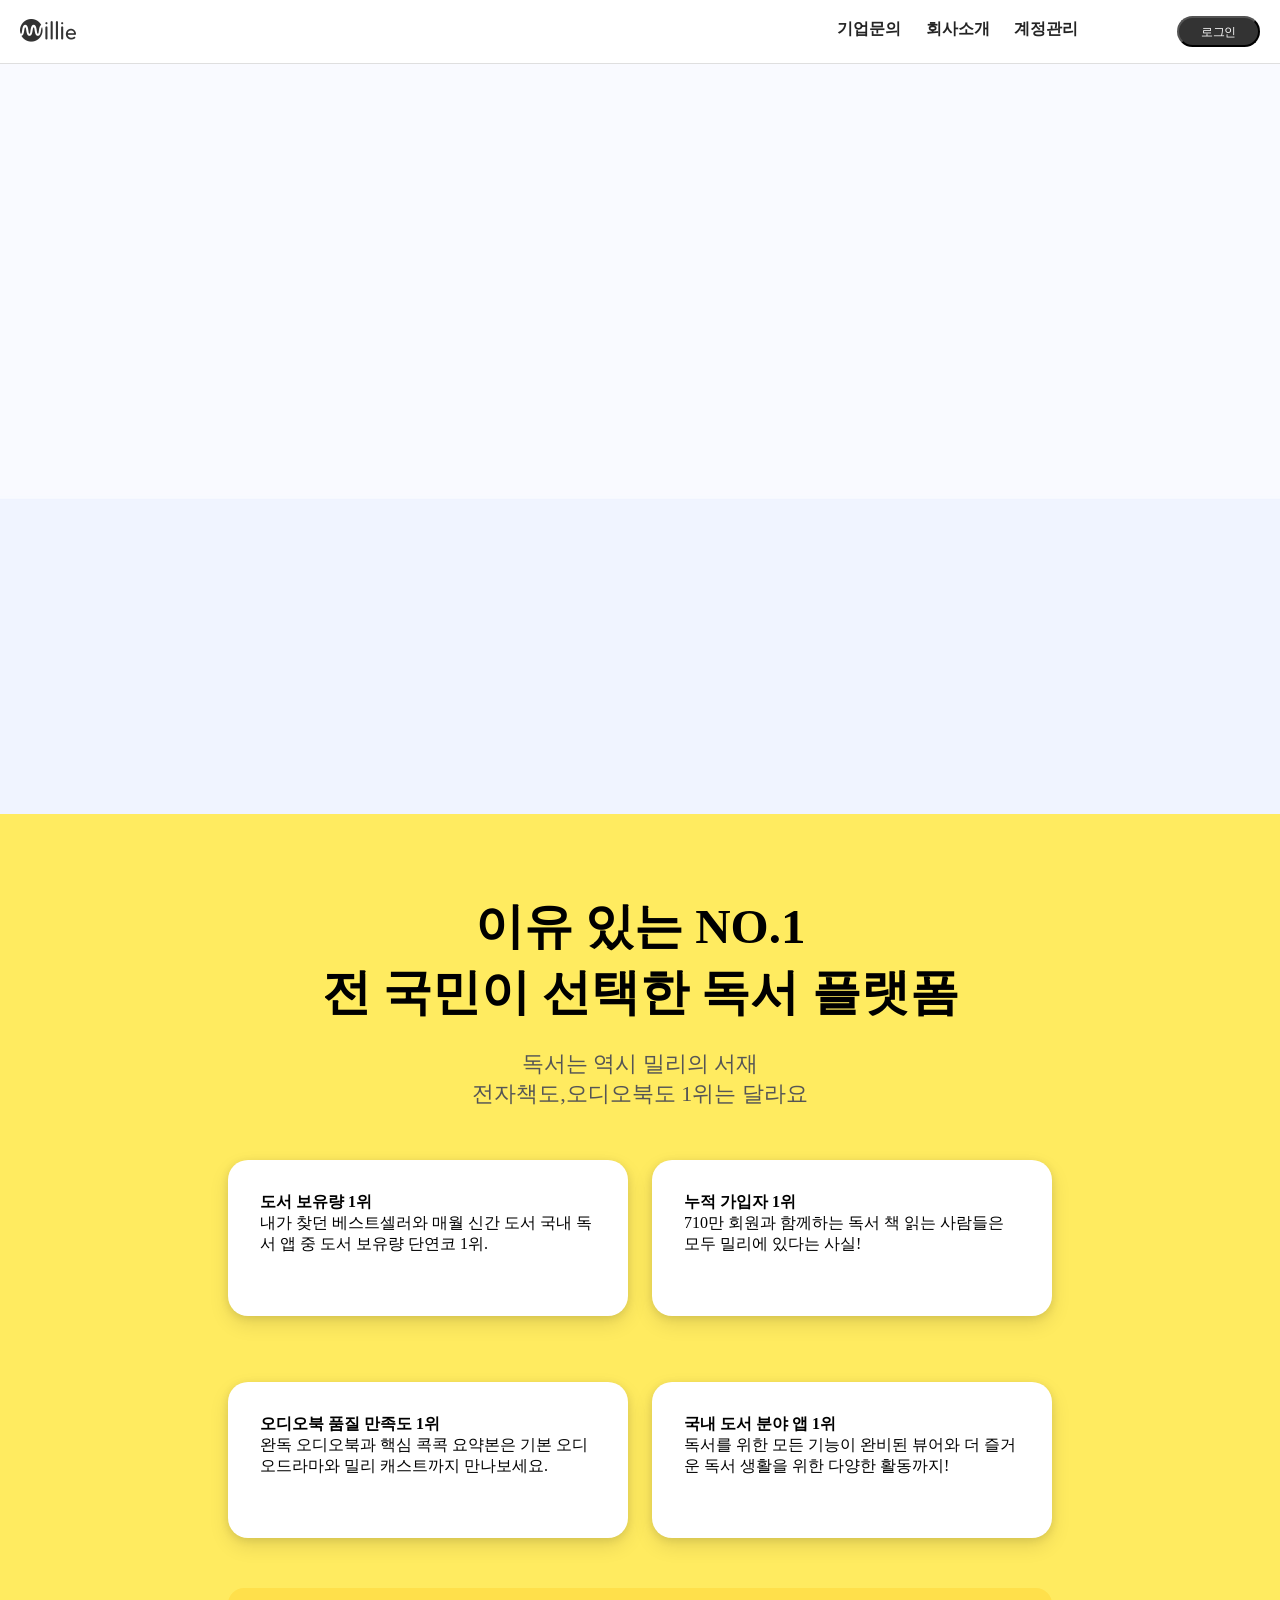
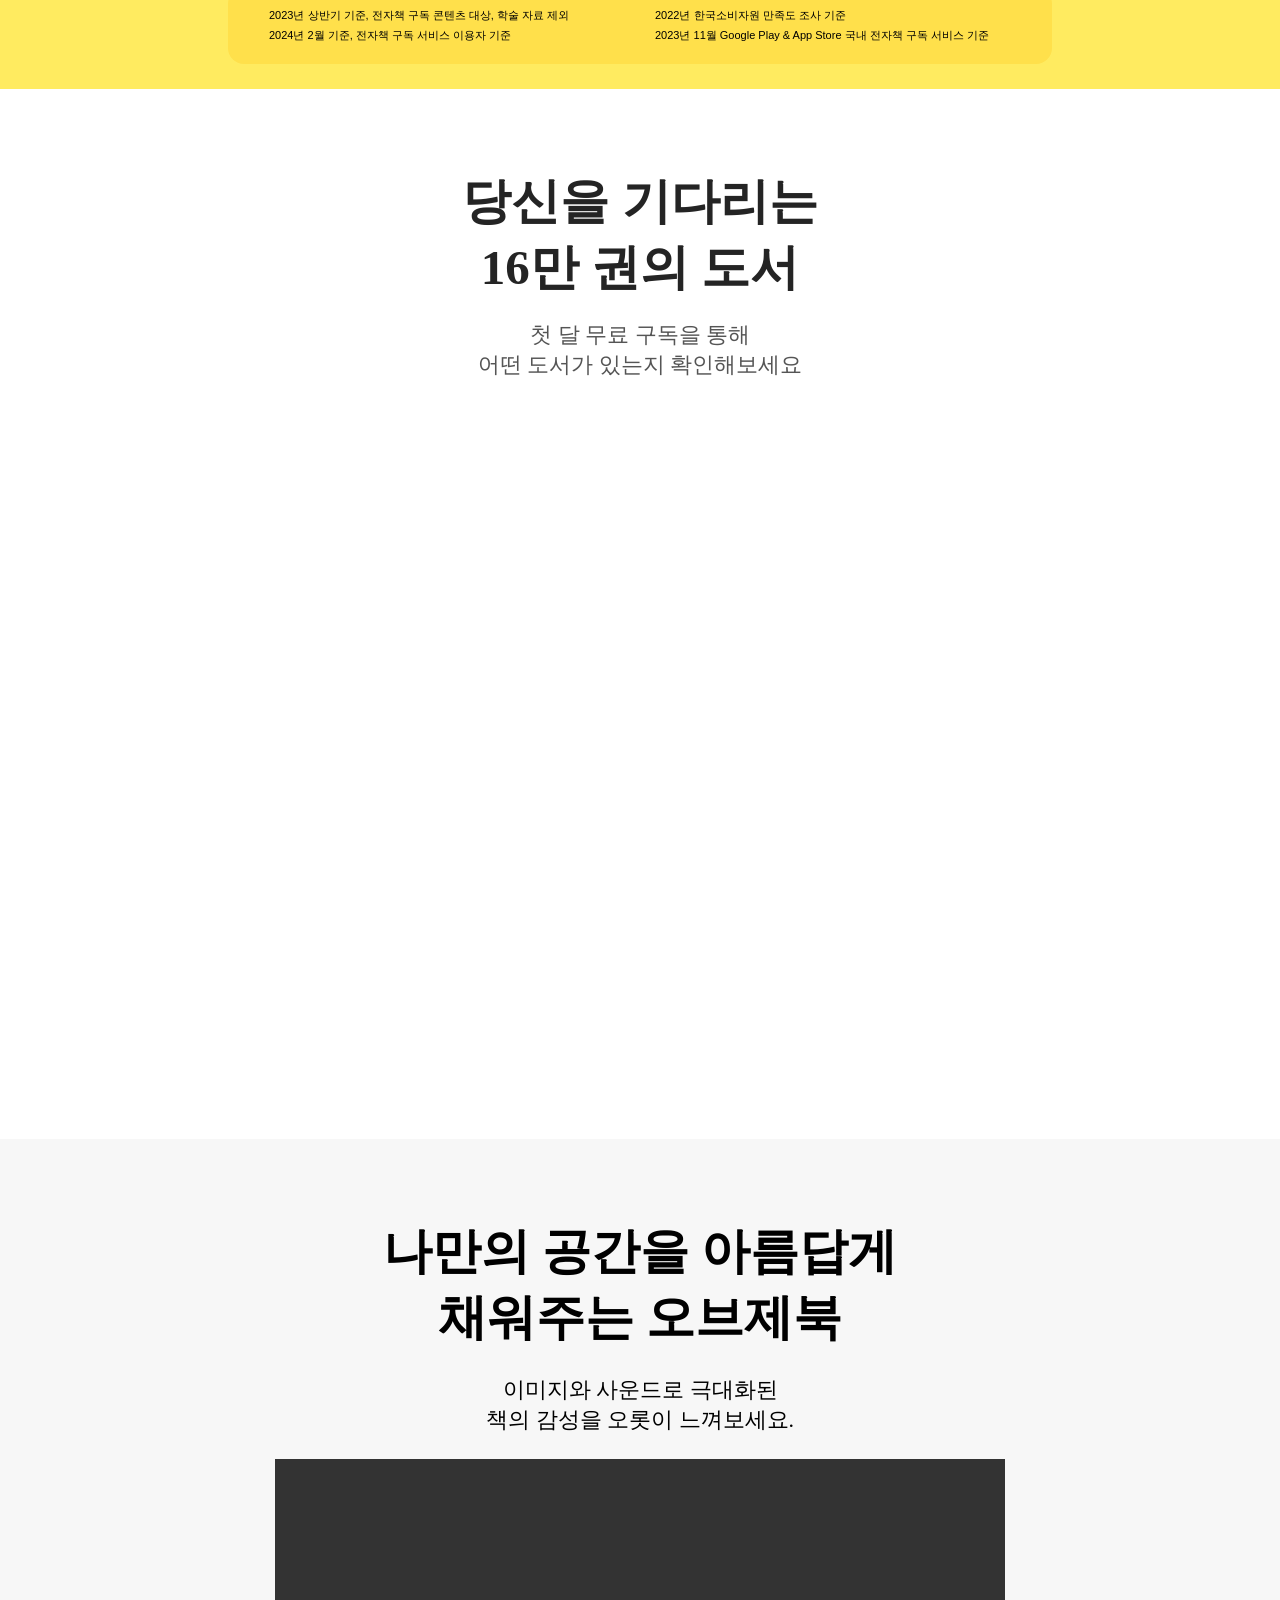
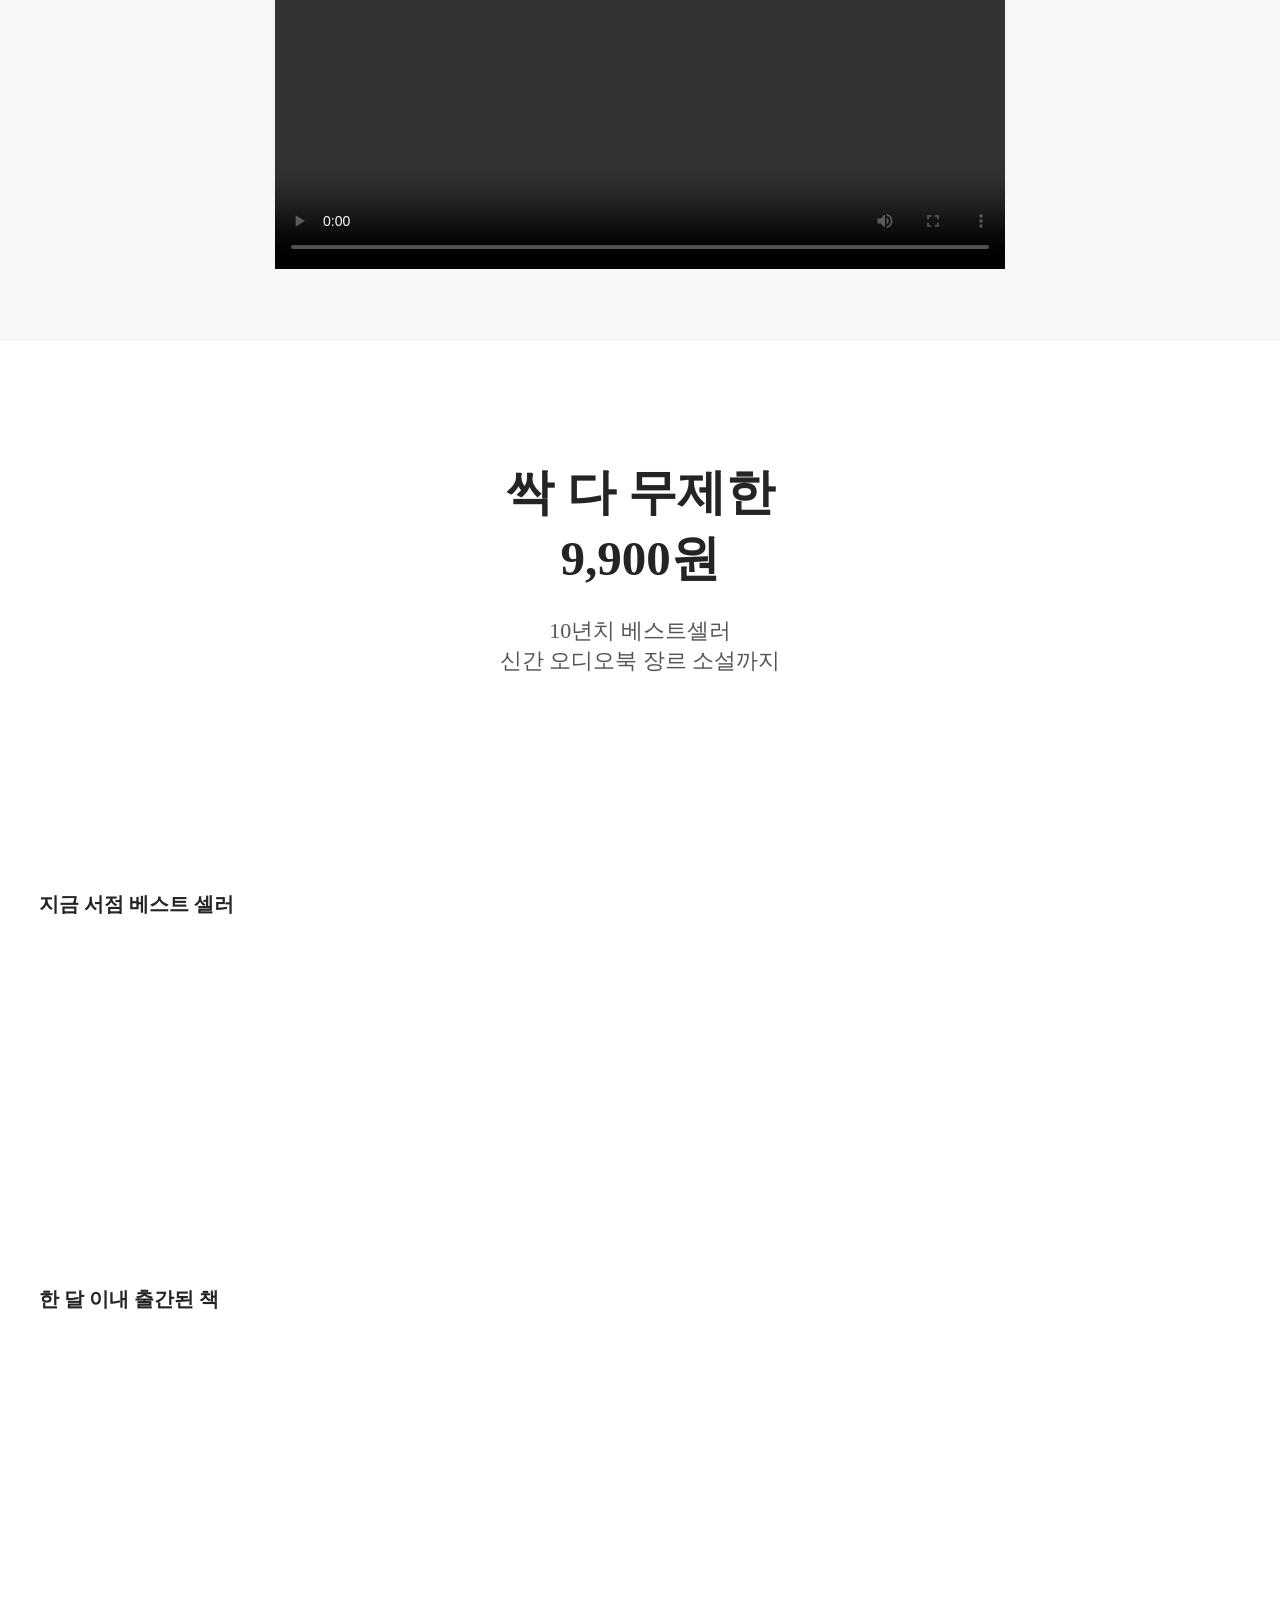
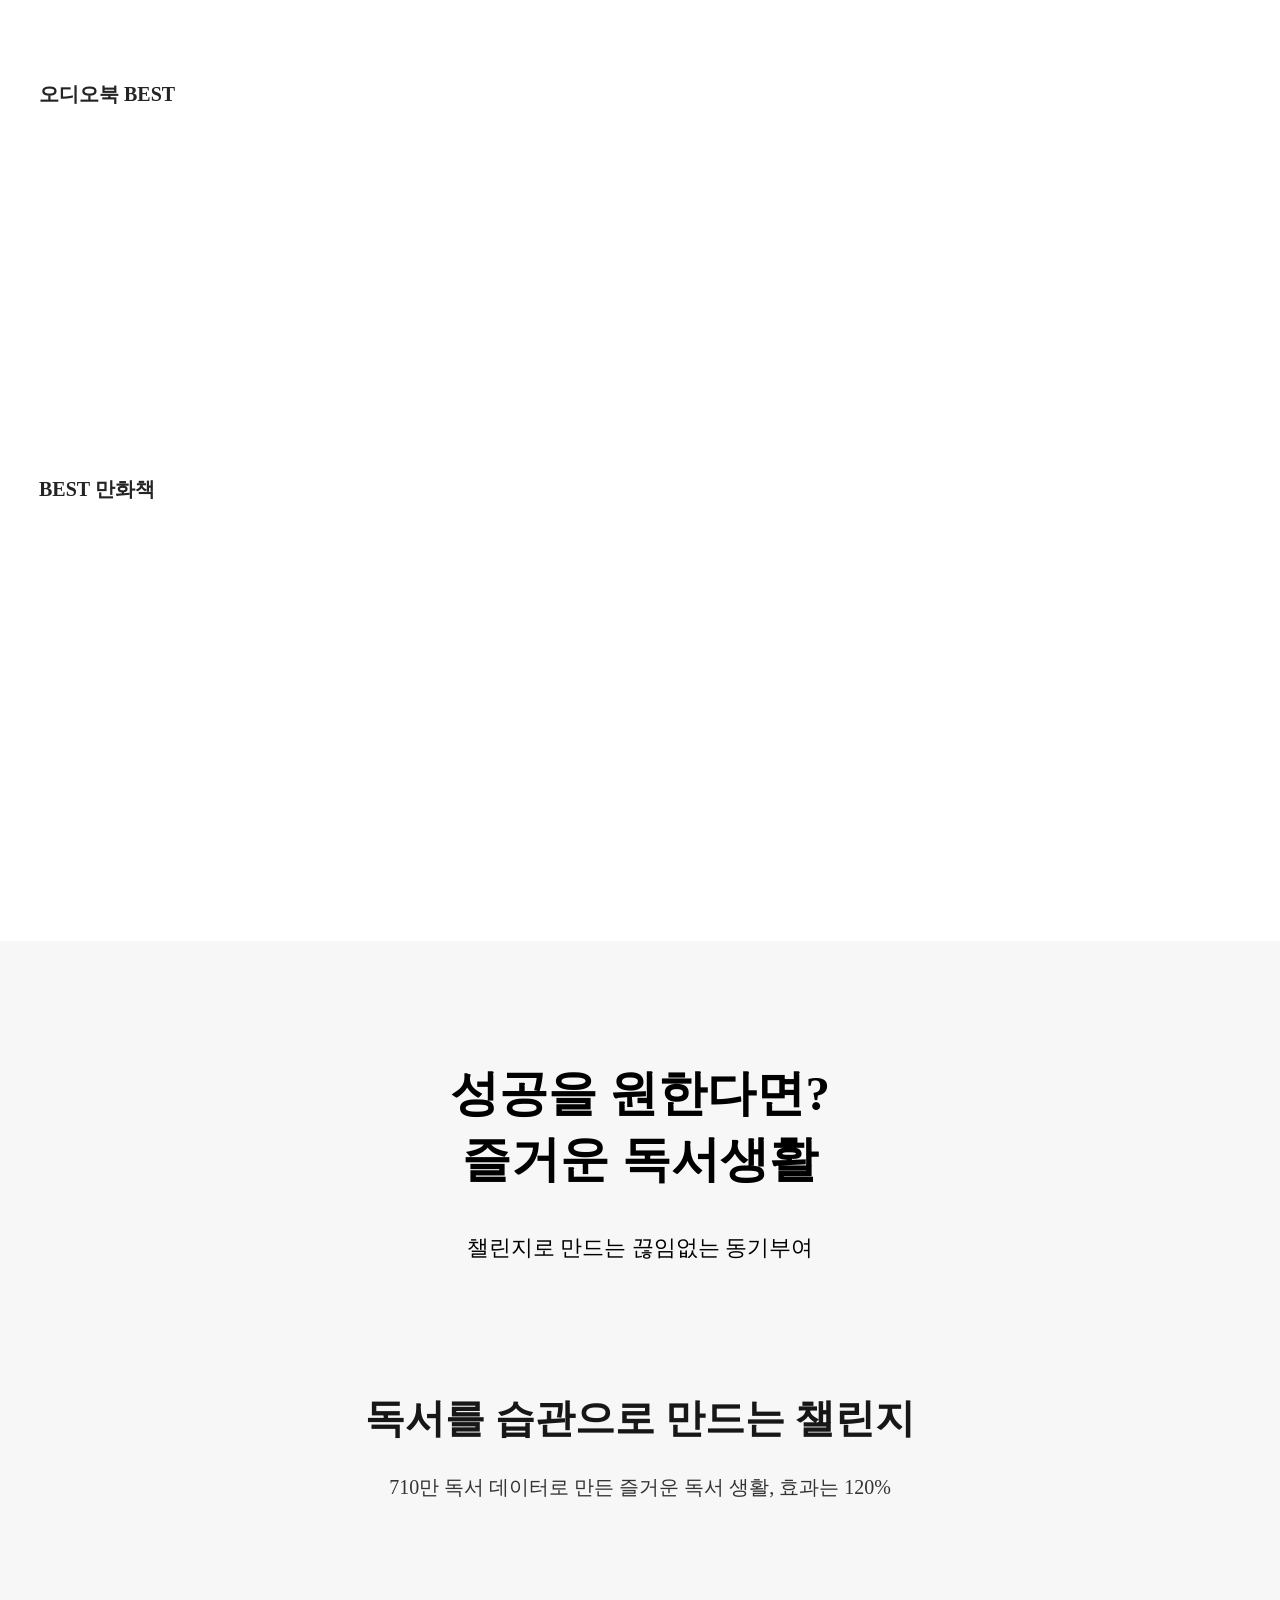
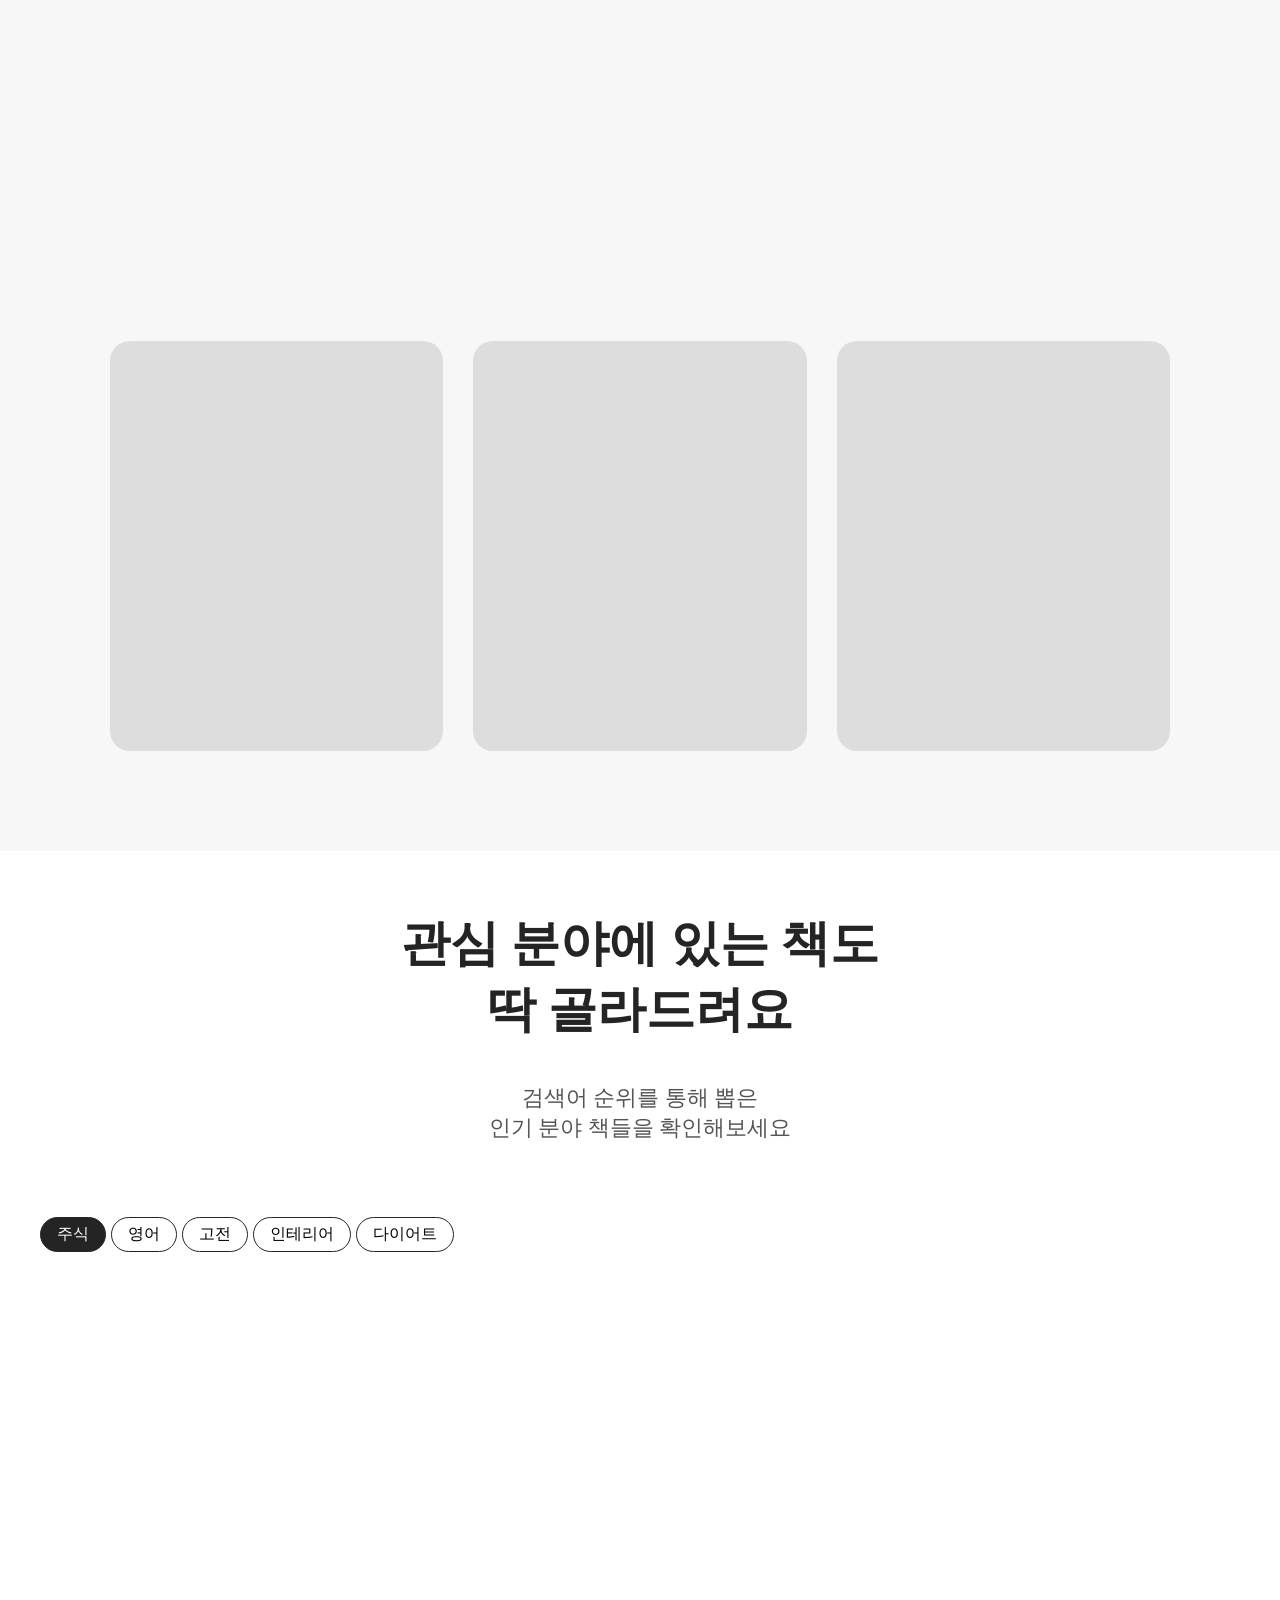
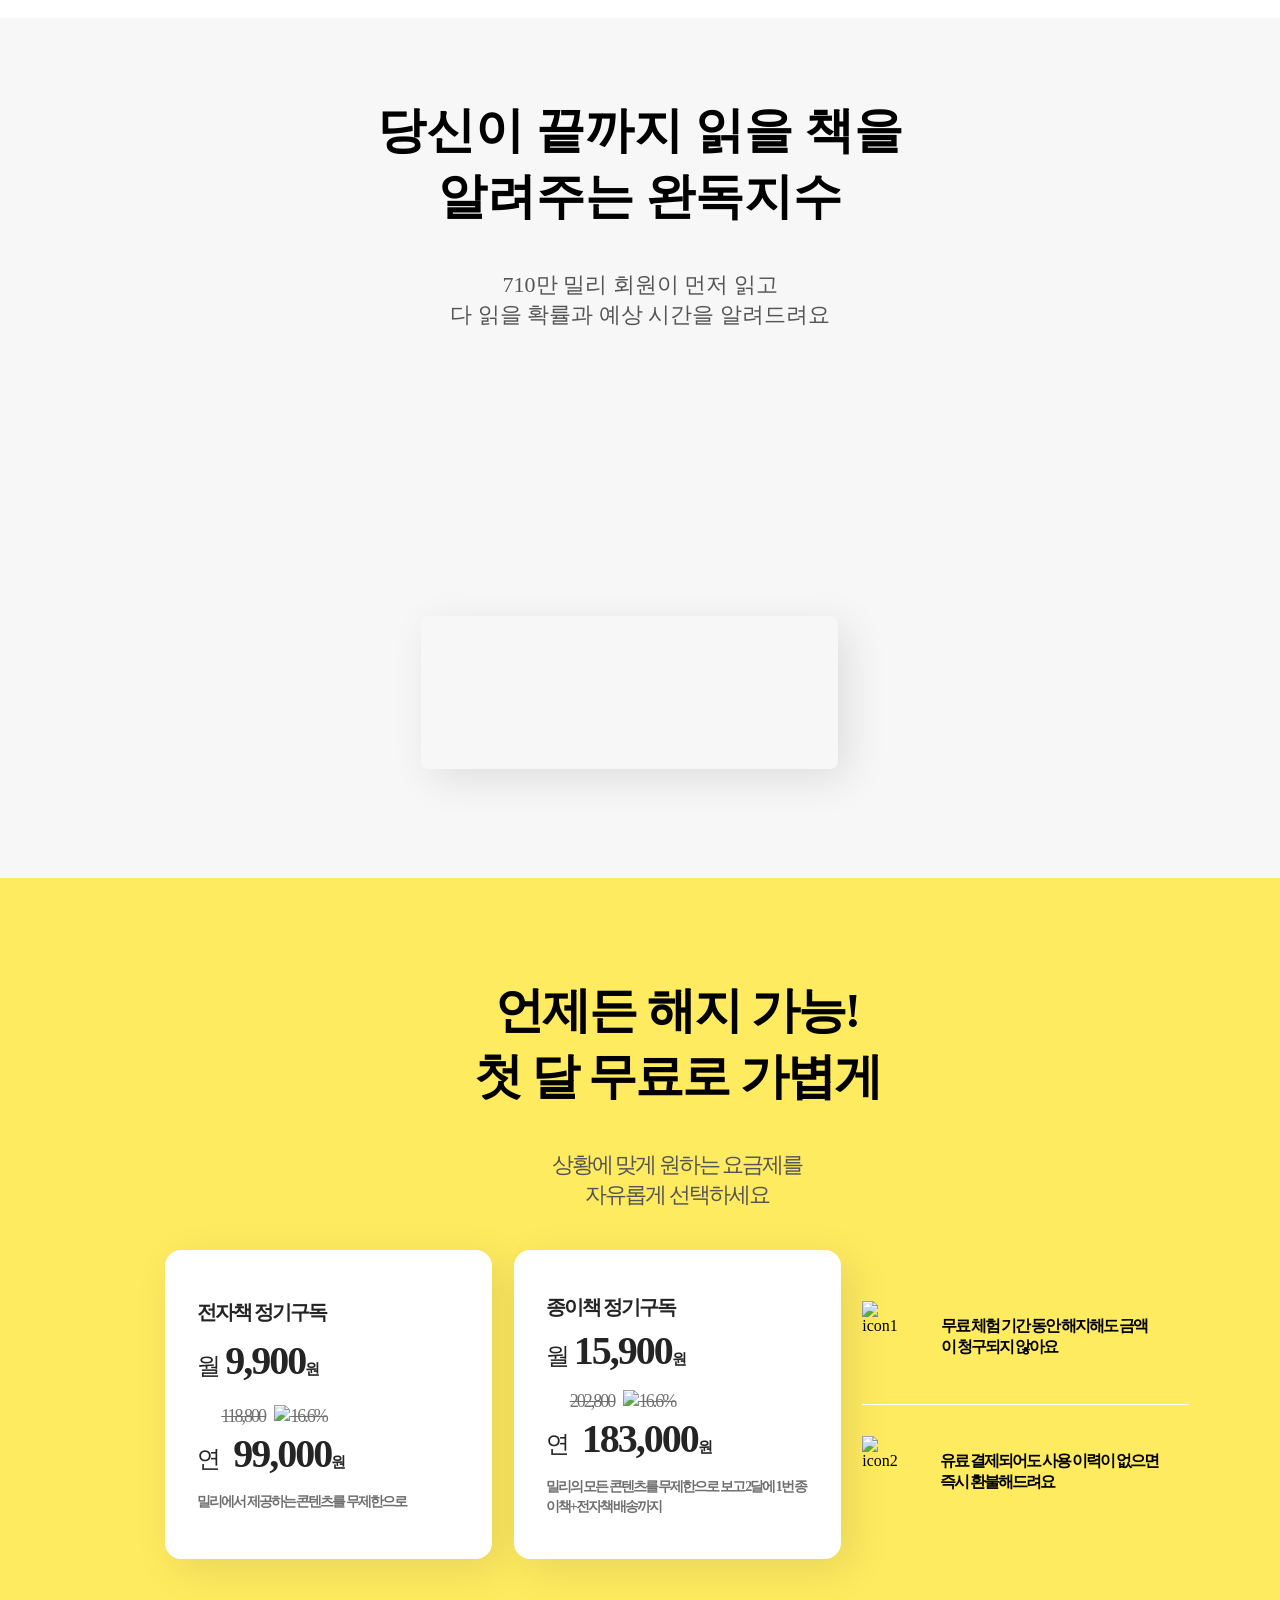
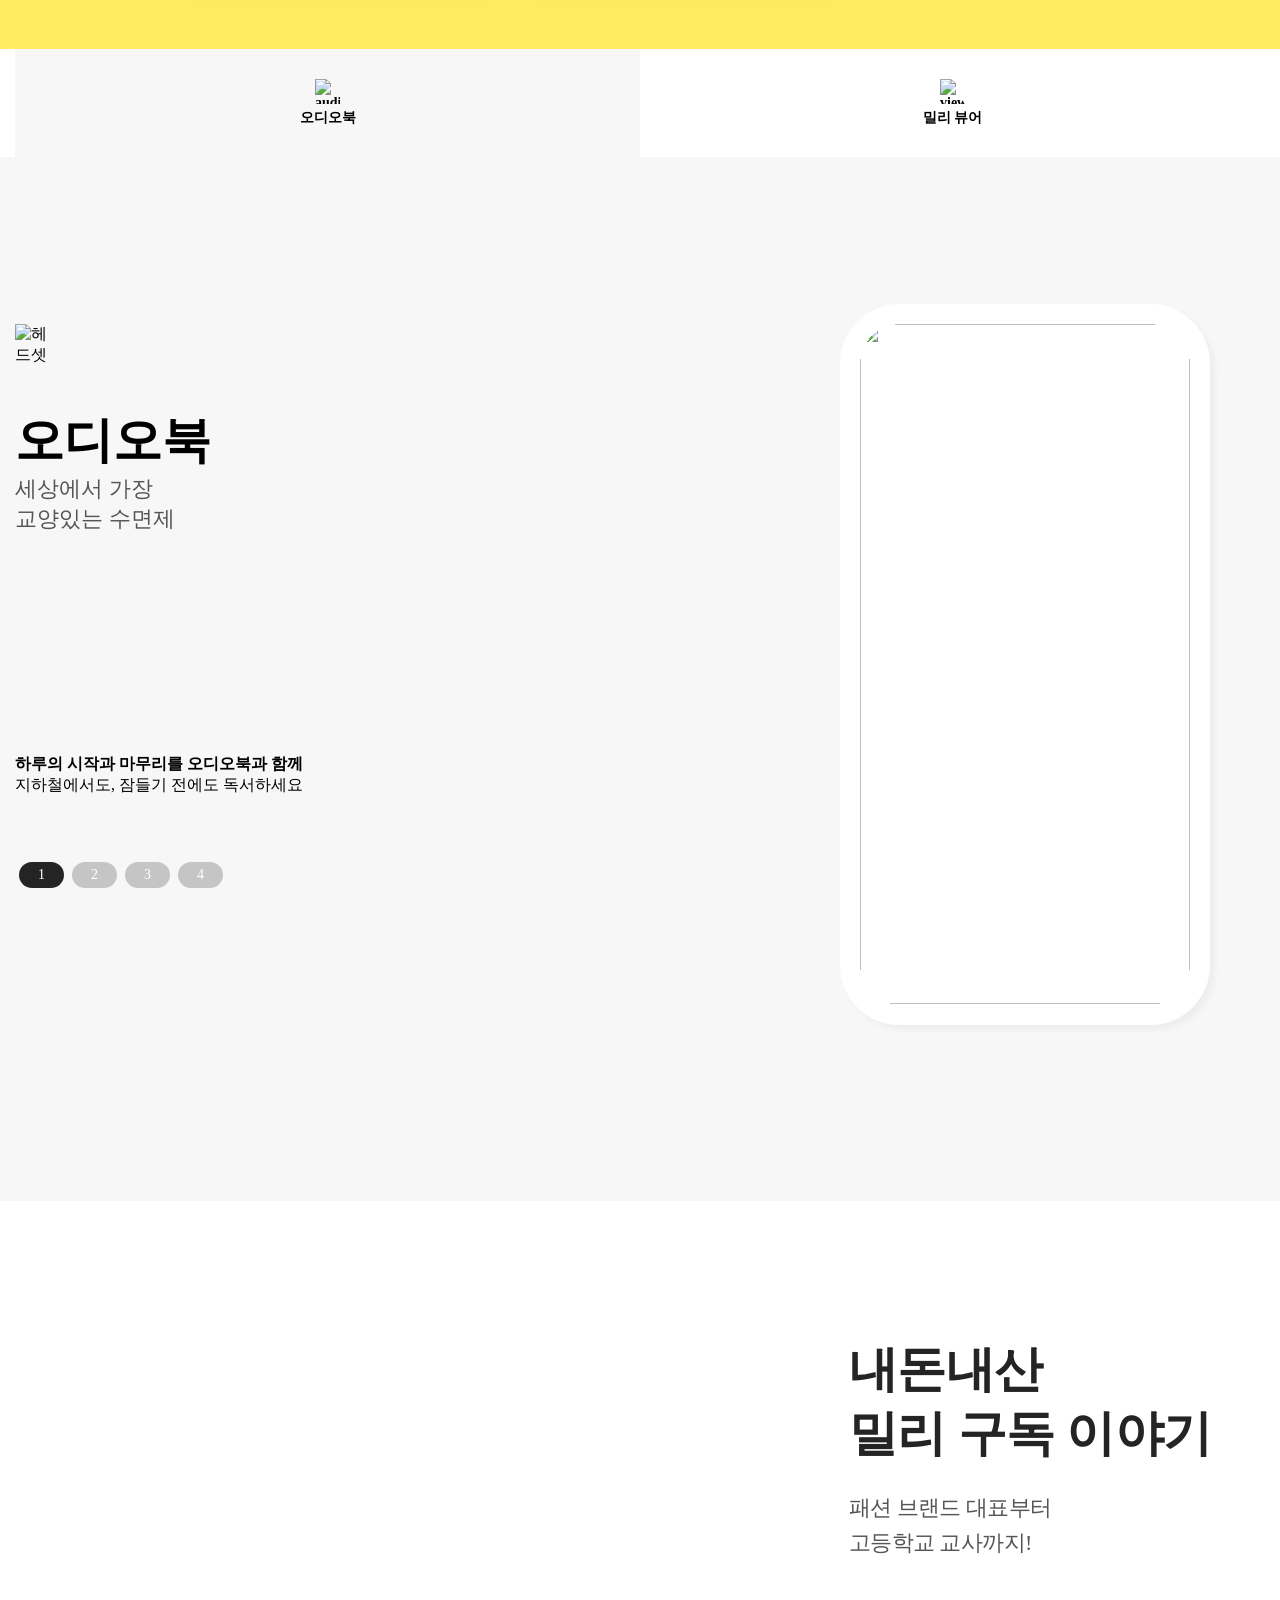
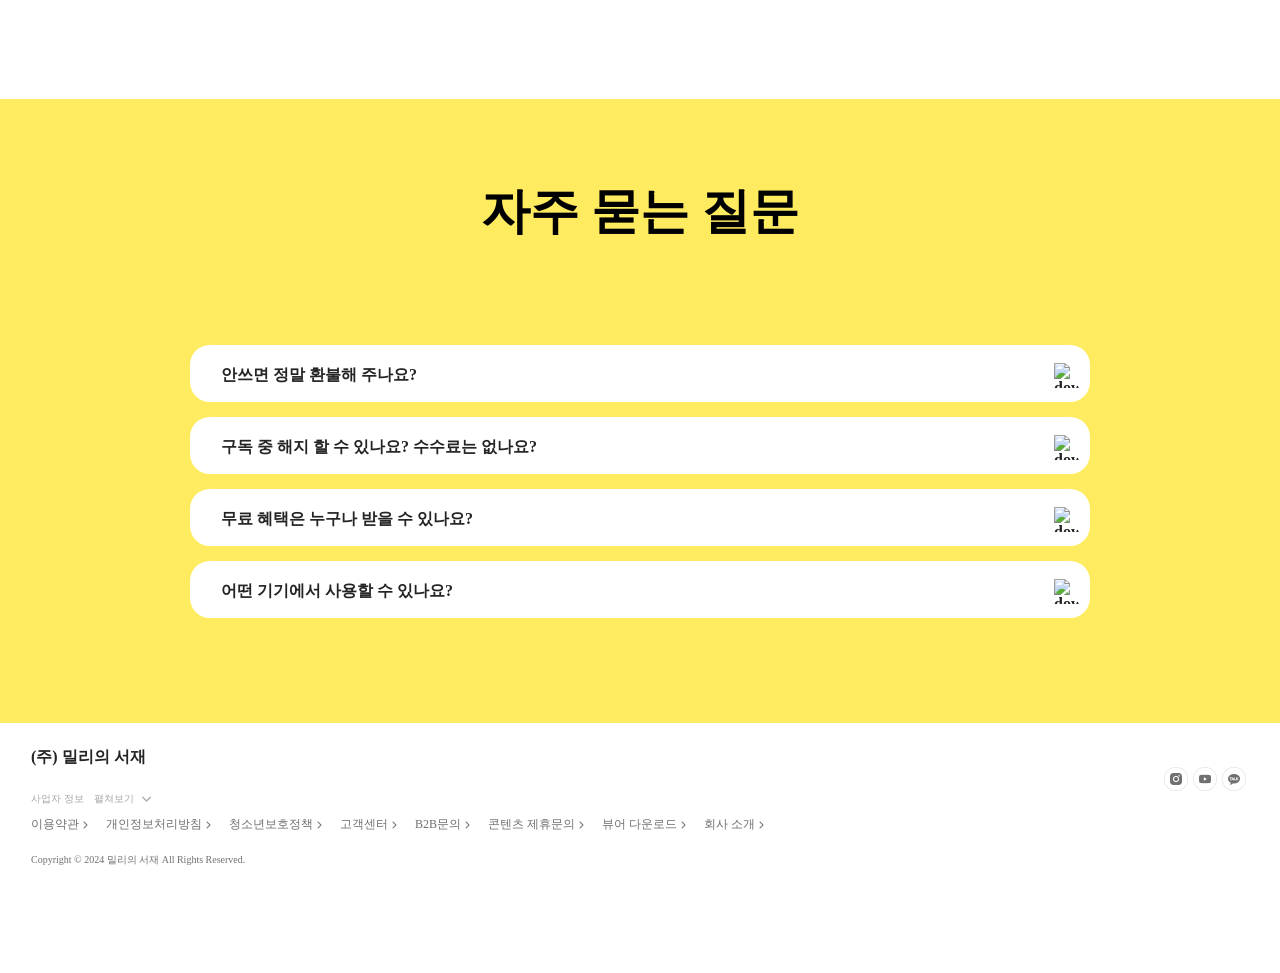
==== commit 34063aa0: "0405" ====
--- a/millie.html
+++ b/millie.html
@@ -4,30 +4,34 @@
 <head>
     <meta charset="UTF-8">
     <meta name="viewport" content="width=device-width, initial-scale=1.0">
-    <title>Milliebook</title>
+    <title>브랜드 | 밀리의 서재</title>
+    <script src="https://ajax.googleapis.com/ajax/libs/jquery/3.7.1/jquery.min.js"></script>
+    <script src="https://cdn.jsdelivr.net/npm/swiper@11/swiper-bundle.min.js"></script>
+    <script src="js/swiper.js"></script>
+    <script src="js/slide.js"></script>
+    <script src="js/api.js"></script>
+    <script src="js/click.js"></script>
+    <script src="js/scroll.js"></script>
+
+    <link rel="stylesheet" href="https://cdn.jsdelivr.net/npm/swiper@11/swiper-bundle.min.css" />
+    <link rel="stylesheet" href="css/index.css">
+    <link rel="stylesheet" href="css/common.css">
 </head>
-<script src="https://ajax.googleapis.com/ajax/libs/jquery/3.7.1/jquery.min.js"> </script>
-<script src="https://cdn.jsdelivr.net/npm/swiper@11/swiper-bundle.min.js"></script>
-<script src="js/swiper.js"></script>
-<script src="js/slide.js"></script>
-<script src="js/api.js"></script>
-<script src="js/click.js"></script>
-<script src="js/scroll.js"></script>
-
-<link rel="stylesheet" href="https://cdn.jsdelivr.net/npm/swiper@11/swiper-bundle.min.css" />
-<link rel="stylesheet" href="css/index.css">
-<link rel="stylesheet" href="css/common.css">
+
 
 <body>
+    
     <div class="wrap">
         <header>
-            <div class="logo"><a href="millie.html"><img src="image/millie-logo.png" alt="밀리의서재로고"></a></div>
+            <div class="logo"><a href="sub.html"><img src="image/millie-logo.png" alt="밀리의서재로고"></a></div>
             <nav>
+                <a href="sub.html">
                 <ul>
                     <li>기업문의</li>
                     <li>회사소개</li>
                     <li>계정관리</li>
                 </ul>
+            </a>
             </nav>
             <button class="login">로그인</button>
         </header>
@@ -118,7 +122,7 @@
 
         <section id="best_seller">
 
-            <div id="text_box">
+            <div class="text_box">
                 <h2>싹 다 무제한<br>9,900원</h2>
                 <p>10년치 베스트셀러<br>신간 오디오북 장르 소설까지</p>
             </div>
@@ -182,7 +186,7 @@
             </div>
         </section>
         <section id="challenge_page">
-            <div id="text_box">
+            <div class="text_box">
                 <h2>성공을 원한다면?<br>즐거운 독서생활</h2>
                 <p>챌린지로 만드는 끊임없는 동기부여</p>
             </div>
@@ -319,11 +323,11 @@
                             <div class="year">
                                 <p class="line-th">118,800
                                     <img src="https://d3udu241ivsax2.cloudfront.net/v3/images/brand/discount.8f423f8b2d39ebc92448a033200683ab.png"
-                                        alt="16.6%" width="57px" ; height="29px">
+                                        alt="16.6%" width="57"  height="29">
                                 </p>
                                 <p><span>연</span>
                                     99,000<b>원</b></p>
-                                <p class="sub-info">밀리에서 제공한는 콘텐츠를 무제한으로</p>
+                                <p class="sub-info">밀리에서 제공하는 콘텐츠를 무제한으로</p>
                             </div>
 
 
@@ -342,7 +346,8 @@
                             <div class="year">
                                 <p class="line-th">202,800
                                     <img src="https://d3udu241ivsax2.cloudfront.net/v3/images/brand/discount.8f423f8b2d39ebc92448a033200683ab.png"
-                                        alt="16.6%" width="57px" ; height="29px">
+                                        alt="16.6%" width="57"
+                                        height="29">
                                 </p>
                                 <p><span>연</span>
                                     183,000<b>원</b></p>
@@ -361,18 +366,19 @@
                     <div id="refund-list">
                         <div class="bottom"><img
                                 src="https://d3udu241ivsax2.cloudfront.net/v3/images/brand/price01.d638e23876085f686632b1e9410616c3.png"
-                                alt="icon1" width="72px" ; height="72px">
+                                alt="icon1" width="72"
+                                height="72">
                             <p>무료 체험 기간 동안 해지해도
                                 금액이 청구되지 않아요</p>
                         </div>
                         <div class="class">
                             <img src="https://d3udu241ivsax2.cloudfront.net/v3/images/brand/price02.94d35cb1e54610f94749dc24cb1b0e70.png"
-                                alt="icon2" width="72px" ; height="72px" ;>
+                                alt="icon2" width="72" height="72">
                             <p>유료 결제되어도 사용 이력이
                                 없으면 즉시 환불해드려요</p>
                         </div>
                     </div>
-                    </ul>
+                
                 </div>
             </div>
         </section>
@@ -395,13 +401,13 @@
                     <div class="audio-textbox">
                         <div class="audio-text">
                             <img src="https://d3udu241ivsax2.cloudfront.net/v3/images/brand/audiobook-icon.ecfb1fa3014a2e0be79342716dc8a86f.png"
-                                width="44px" height="44px" alt="헤드셋">
+                                width="44" height="44" alt="헤드셋">
                                 <div class="textbox">
                             <h2>오디오북</h2>
                             <p>세상에서 가장<br>
                                 교양있는 수면제</p></div>
                         </div>
-                        <div id="slidewrap">
+                        <div class="slidewrap">
 
                             <div class="slidetext">
                                 <p>
@@ -432,7 +438,7 @@
                         </div>
                     </div>
 
-                    <div id="phonewrap">
+                    <div class="phonewrap">
                         <div class="swiper mySwiper1">
                             <div class="swiper-wrapper">
                                 <div class="swiper-slide"><img
@@ -455,13 +461,13 @@
                     <div class="audio-textbox">
                         <div class="audio-text">
                             <img src="https://d3udu241ivsax2.cloudfront.net/v3/images/brand/audiobook-icon.ecfb1fa3014a2e0be79342716dc8a86f.png"
-                                width="44px" height="44px" alt="헤드셋">
+                                width="44" height="44" alt="헤드셋">
                                 <div class="textbox">
                             <h2>밀리 뷰어</h2>
                             <p>독서를 위한 가장<br>
                                 완벽한 도구</p></div>
                         </div>
-                        <div id="slidewrap">
+                        <div class="slidewrap">
 
                             <div class="slidetext">
                                 <p>
@@ -493,26 +499,27 @@
                             <div class="swiper-pagination page2"></div>
                         </div>
                     </div>
-                    <div id="phonewrap">
+                    <div class="phonewrap">
 
                         <div class="swiper mySwiper2">
                             <div class="swiper-wrapper">
                                 <div class="swiper-slide">
                                     <video src="https://d3udu241ivsax2.cloudfront.net/common/video/brand/sight2.mp4?v1"
-                                        alt="video1" autoplay muted>
+                                        autoplay muted></video>
                                 </div>
+
                                 <div class="swiper-slide">
                                     <img src="https://d3udu241ivsax2.cloudfront.net/common/video/brand/viewer-content01.png?v1"
-                                        alt="">
-                                </div>
+                                        alt=""></div>
                                 <div class="swiper-slide">
                                     <video src="https://d3udu241ivsax2.cloudfront.net/common/video/brand/darkmode2.mp4"
                                         autoplay muted></video>
                                 </div>
-                                <div class="swiper-slide"> <video
+                                <div class="swiper-slide"> 
+                                    <video
                                         src="https://d3udu241ivsax2.cloudfront.net/common/video/brand/viewer_system2.mp4?v1"
-                                        alt="video4" autoplay muted>
-                                        alt=""></div>
+                                         autoplay muted></video>
+                                       </div>
                             </div>
                         </div>
                     </div>
@@ -525,8 +532,8 @@
         </section>
         <section id="review_bg">
             <div id="reviewsize">
-                <div id="bg-re" style="overflow: hidden;"><iframe width="100%" height="100%"
-                        src="https://www.youtube.com/embed/c-XG8k_w1LM" title="내돈내산! 밀리 구독 후기" frameborder="0"
+                <div id="bg-re"><iframe width="470" height="477" style="border: 0;"
+                        src="https://www.youtube.com/embed/c-XG8k_w1LM" title="내돈내산! 밀리 구독 후기" 
                         allow="accelerometer; autoplay; clipboard-write; encrypted-media; gyroscope; picture-in-picture; web-share"
                         allowfullscreen></iframe></div>
                 <div class="textbox">
@@ -602,12 +609,12 @@
         <footer>
             <div id="footer_box">
                 <div id="footer_box_top">
-                    <h1>(주) 밀리의 서재</h1>
+                    <a href="millie.html"><h1>(주) 밀리의 서재</h1></a>
 
                     <p>
-                        <a href=""><img src="image/footerlogo1.png" alt="icon"></a>
-                        <a href=""><img src="image/footerlogo2.png" alt="icon"></a>
-                        <a href=""><img src="image/footerlogo3.png" alt="icon"></a>
+                        <a href="https://www.instagram.com/millie_bookclub/"><img src="image/footerlogo1.png" alt="icon"></a>
+                        <a href="https://www.youtube.com/channel/UC6bk8AaEXA1hBnGXcLyj1QQ"><img src="image/footerlogo2.png" alt="icon"></a>
+                        <a href="https://pf.kakao.com/_MhGhC"><img src="image/footerlogo3.png" alt="icon"></a>
 
                     </p>
                 </div>
--- a/css/index.css
+++ b/css/index.css
@@ -129,17 +129,17 @@
   justify-content: space-around;
   text-align: center;
 }
-#best_seller #text_box {
+#best_seller .text_box {
   transform: translateY(50px);
   opacity: 0;
   transition: 2s;
 }
-#best_seller #text_box h2 {
+#best_seller .text_box h2 {
   font-size: 49px;
   color: #242424;
   margin: 24px;
 }
-#best_seller #text_box p {
+#best_seller .text_box p {
   font-size: 22px;
   color: #555555;
 }
@@ -196,17 +196,17 @@
   background-color: #f7f7f7;
   padding: 80px 0 0 0;
 }
-#challenge_page #text_box {
+#challenge_page .text_box {
   text-align: center;
   transform: translateY(100px);
   opacity: 0;
   transition: 2s;
 }
-#challenge_page #text_box h2 {
+#challenge_page .text_box h2 {
   font-size: 49px;
   margin: 40px 0 0 0;
 }
-#challenge_page #text_box p {
+#challenge_page .text_box p {
   font-size: 22px;
   margin: 40px 0 0 0;
 }
@@ -650,18 +650,18 @@
   font-size: 22px;
   color: #555555;
 }
-.audio_wrap .introduce .audio-textbox #slidewrap {
+.audio_wrap .introduce .audio-textbox .slidewrap {
   width: 100%;
   height: 300px;
   margin-top: 200px;
   position: relative;
 }
-.audio_wrap .introduce .audio-textbox #slidewrap .slidetext {
+.audio_wrap .introduce .audio-textbox .slidewrap .slidetext {
   position: absolute;
   top: 0;
   left: 0;
 }
-.audio_wrap .introduce .audio-textbox #slidewrap .slidetext:not(:first-of-type) {
+.audio_wrap .introduce .audio-textbox .slidewrap .slidetext:not(:first-of-type) {
   display: none;
 }
 .audio_wrap .introduce .audio-textbox .audio-text {
@@ -681,7 +681,7 @@
   width: 330px;
   height: 680px;
 }
-.audio_wrap #phonewrap {
+.audio_wrap .phonewrap {
   transform: translateY(100px);
   opacity: 0;
   transition: 1s;
@@ -954,11 +954,10 @@
   padding: 0px 24px;
 }
 header ul li {
-  font-style: normal;
-  font-weight: normal;
-  font-size: 18px;
-  font-family: sans-serif;
-  color: #333;
+  font-size: 16px;
+  color: #242424;
+  cursor: pointer;
+  font-weight: bold;
 }
 header button {
   cursor: pointer;
